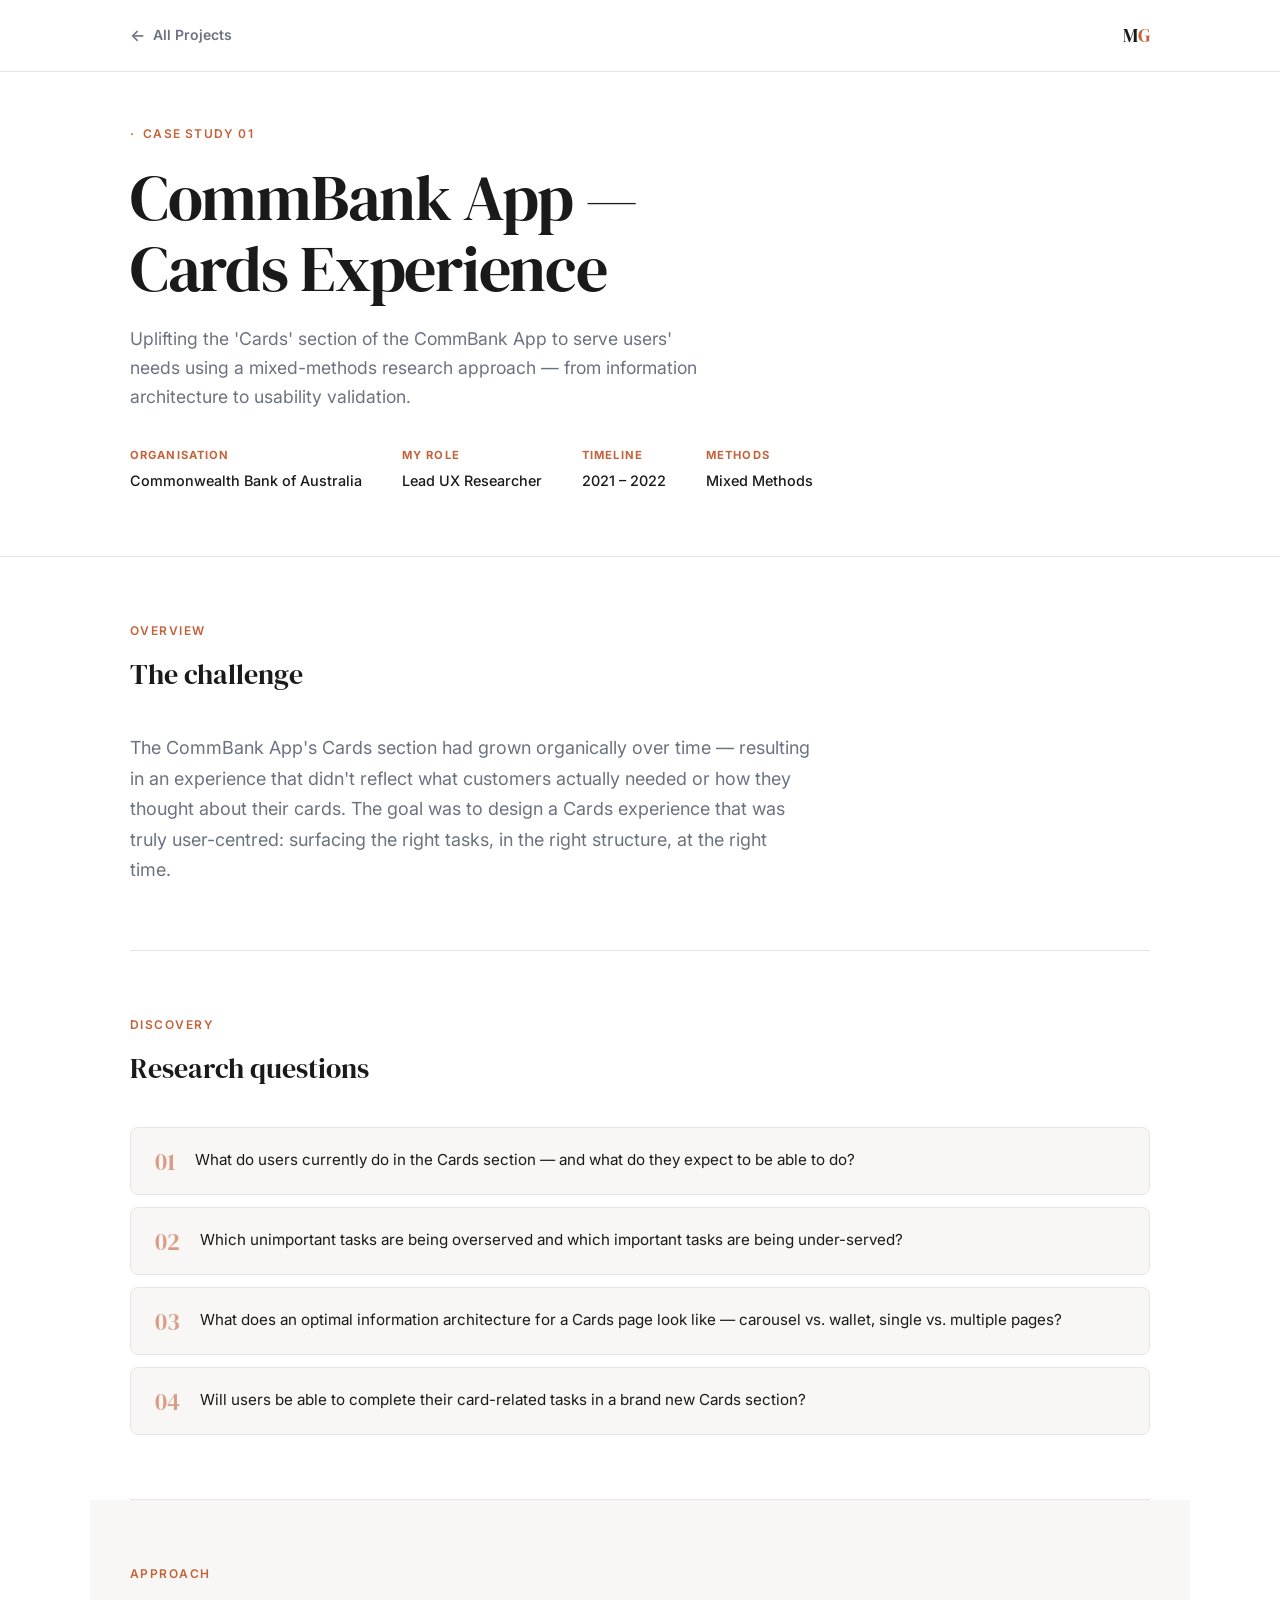
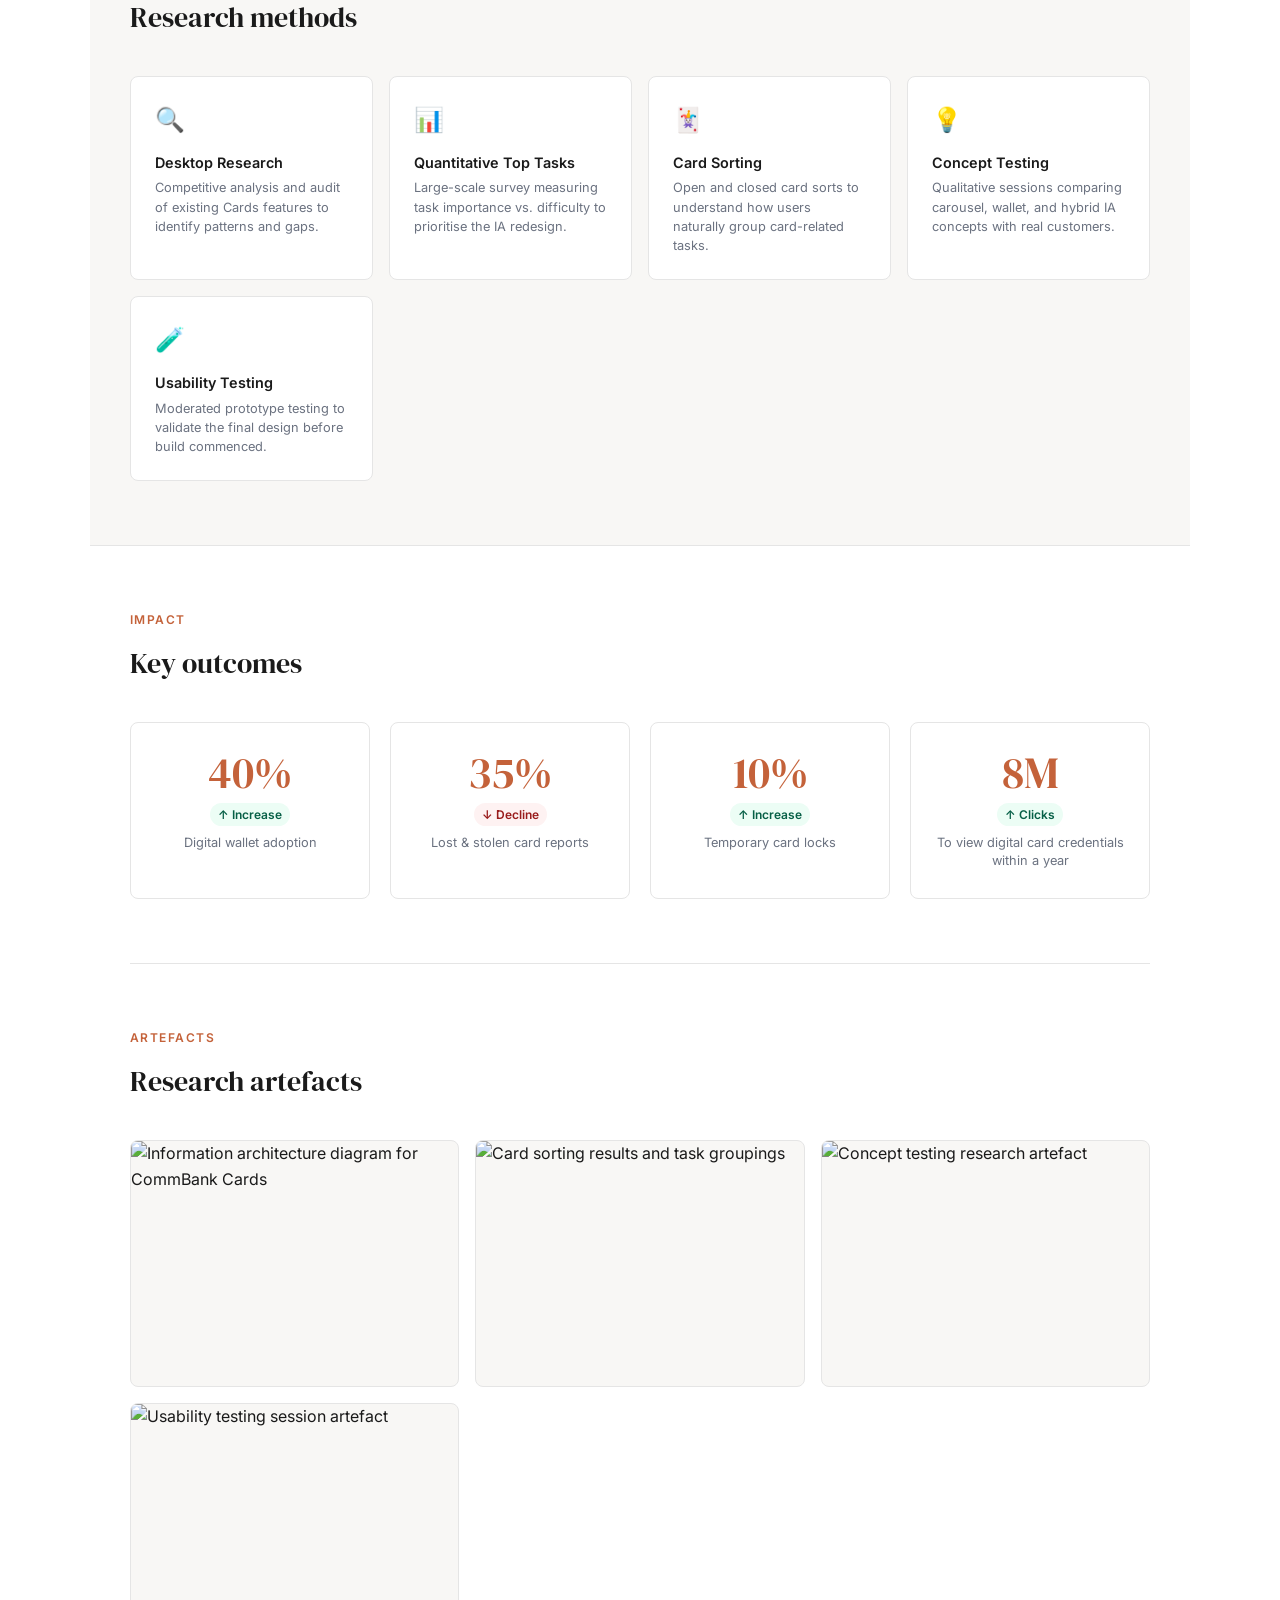
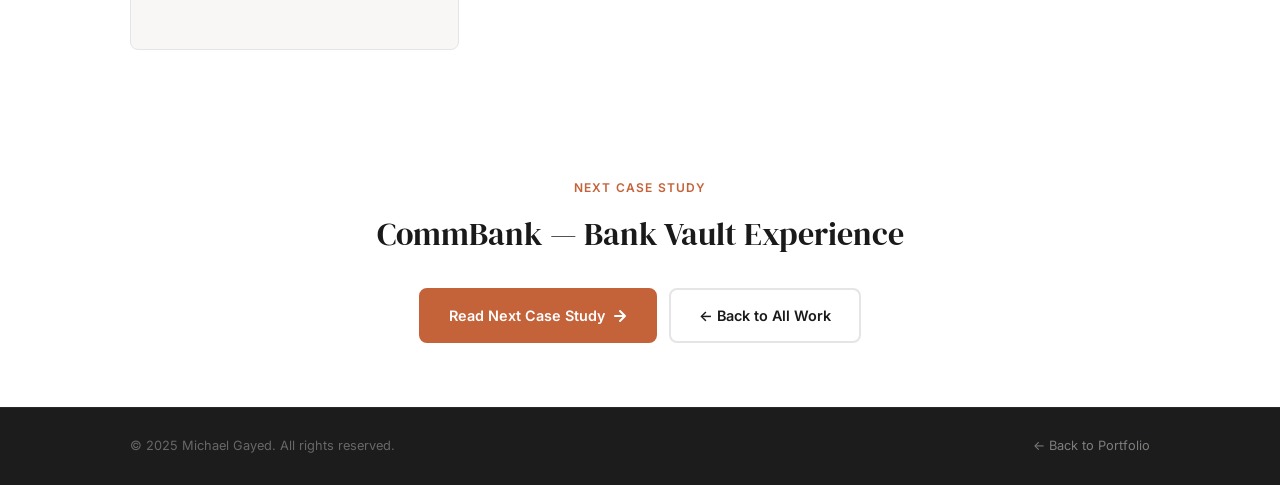
==== case-study-1.html @ c7fc8586 "Add portfolio website — HTML/CSS/JS with two case studies Builds the full personal portfolio for Mic" ====
<!DOCTYPE html>
<html lang="en">
<head>
  <meta charset="UTF-8" />
  <meta name="viewport" content="width=device-width, initial-scale=1.0" />
  <title>CommBank App — Cards Experience | Michael Gayed</title>
  <meta name="description" content="UX research case study: Uplifting the CommBank App Cards experience using mixed-methods research, resulting in 40% digital wallet adoption growth." />
  <link rel="preconnect" href="https://fonts.googleapis.com" />
  <link rel="preconnect" href="https://fonts.gstatic.com" crossorigin />
  <link href="https://fonts.googleapis.com/css2?family=DM+Serif+Display:ital@0;1&family=Inter:wght@400;500;600;700&display=swap" rel="stylesheet" />
  <link rel="stylesheet" href="css/styles.css" />
</head>
<body>

  <!-- NAV -->
  <nav class="cs-nav" role="navigation" aria-label="Case study navigation">
    <div class="cs-nav__inner">
      <a href="index.html#work" class="cs-nav__back">
        <span class="cs-nav__back-arrow">←</span>
        All Projects
      </a>
      <a href="index.html" class="cs-nav__logo">M<span>G</span></a>
    </div>
  </nav>

  <!-- HERO -->
  <header class="cs-hero">
    <div class="container">
      <div class="cs-hero__label fade-in">
        <span>·</span>
        Case Study 01
      </div>

      <h1 class="cs-hero__title fade-in fade-in-delay-1">
        CommBank App —<br>Cards Experience
      </h1>

      <p class="cs-hero__subtitle fade-in fade-in-delay-2">
        Uplifting the 'Cards' section of the CommBank App to serve users' needs using a mixed-methods research approach — from information architecture to usability validation.
      </p>

      <div class="cs-meta fade-in fade-in-delay-3">
        <div class="cs-meta__item">
          <div class="cs-meta__label">Organisation</div>
          <div class="cs-meta__value">Commonwealth Bank of Australia</div>
        </div>
        <div class="cs-meta__item">
          <div class="cs-meta__label">My Role</div>
          <div class="cs-meta__value">Lead UX Researcher</div>
        </div>
        <div class="cs-meta__item">
          <div class="cs-meta__label">Timeline</div>
          <div class="cs-meta__value">2021 – 2022</div>
        </div>
        <div class="cs-meta__item">
          <div class="cs-meta__label">Methods</div>
          <div class="cs-meta__value">Mixed Methods</div>
        </div>
      </div>
    </div>
  </header>

  <main>
    <div class="container">

      <!-- OVERVIEW -->
      <section class="cs-section fade-in">
        <div class="cs-section__header">
          <span class="section-label">Overview</span>
          <h2 class="cs-section__title">The challenge</h2>
        </div>
        <p class="body-lg text-secondary" style="max-width:680px">
          The CommBank App's Cards section had grown organically over time — resulting in an experience that didn't reflect what customers actually needed or how they thought about their cards. The goal was to design a Cards experience that was truly user-centred: surfacing the right tasks, in the right structure, at the right time.
        </p>
      </section>

      <!-- RESEARCH QUESTIONS -->
      <section class="cs-section">
        <div class="cs-section__header fade-in">
          <span class="section-label">Discovery</span>
          <h2 class="cs-section__title">Research questions</h2>
        </div>
        <div class="rq-list">
          <div class="rq-item fade-in fade-in-delay-1">
            <p class="rq-item__text">What do users currently do in the Cards section — and what do they expect to be able to do?</p>
          </div>
          <div class="rq-item fade-in fade-in-delay-2">
            <p class="rq-item__text">Which unimportant tasks are being overserved and which important tasks are being under-served?</p>
          </div>
          <div class="rq-item fade-in fade-in-delay-3">
            <p class="rq-item__text">What does an optimal information architecture for a Cards page look like — carousel vs. wallet, single vs. multiple pages?</p>
          </div>
          <div class="rq-item fade-in fade-in-delay-4">
            <p class="rq-item__text">Will users be able to complete their card-related tasks in a brand new Cards section?</p>
          </div>
        </div>
      </section>

      <!-- METHODS -->
      <section class="cs-section section--surface" style="padding-inline:0;margin-inline:-40px;padding-inline:40px">
        <div class="cs-section__header fade-in">
          <span class="section-label">Approach</span>
          <h2 class="cs-section__title">Research methods</h2>
        </div>
        <div class="methods-grid">
          <div class="method-card fade-in fade-in-delay-1">
            <div class="method-card__icon">🔍</div>
            <div class="method-card__name">Desktop Research</div>
            <div class="method-card__desc">Competitive analysis and audit of existing Cards features to identify patterns and gaps.</div>
          </div>
          <div class="method-card fade-in fade-in-delay-2">
            <div class="method-card__icon">📊</div>
            <div class="method-card__name">Quantitative Top Tasks</div>
            <div class="method-card__desc">Large-scale survey measuring task importance vs. difficulty to prioritise the IA redesign.</div>
          </div>
          <div class="method-card fade-in fade-in-delay-3">
            <div class="method-card__icon">🃏</div>
            <div class="method-card__name">Card Sorting</div>
            <div class="method-card__desc">Open and closed card sorts to understand how users naturally group card-related tasks.</div>
          </div>
          <div class="method-card fade-in fade-in-delay-4">
            <div class="method-card__icon">💡</div>
            <div class="method-card__name">Concept Testing</div>
            <div class="method-card__desc">Qualitative sessions comparing carousel, wallet, and hybrid IA concepts with real customers.</div>
          </div>
          <div class="method-card fade-in fade-in-delay-1">
            <div class="method-card__icon">🧪</div>
            <div class="method-card__name">Usability Testing</div>
            <div class="method-card__desc">Moderated prototype testing to validate the final design before build commenced.</div>
          </div>
        </div>
      </section>

      <!-- OUTCOMES -->
      <section class="cs-section">
        <div class="cs-section__header fade-in">
          <span class="section-label">Impact</span>
          <h2 class="cs-section__title">Key outcomes</h2>
        </div>
        <div class="stats-grid">
          <div class="stat-card fade-in fade-in-delay-1">
            <div class="stat-card__number">40%</div>
            <div class="stat-card__direction stat-card__direction--up">↑ Increase</div>
            <div class="stat-card__label">Digital wallet adoption</div>
          </div>
          <div class="stat-card fade-in fade-in-delay-2">
            <div class="stat-card__number">35%</div>
            <div class="stat-card__direction stat-card__direction--down">↓ Decline</div>
            <div class="stat-card__label">Lost &amp; stolen card reports</div>
          </div>
          <div class="stat-card fade-in fade-in-delay-3">
            <div class="stat-card__number">10%</div>
            <div class="stat-card__direction stat-card__direction--up">↑ Increase</div>
            <div class="stat-card__label">Temporary card locks</div>
          </div>
          <div class="stat-card fade-in fade-in-delay-4">
            <div class="stat-card__number">8M</div>
            <div class="stat-card__direction stat-card__direction--up">↑ Clicks</div>
            <div class="stat-card__label">To view digital card credentials within a year</div>
          </div>
        </div>
      </section>

      <!-- IMAGE GALLERY -->
      <section class="cs-section">
        <div class="cs-section__header fade-in">
          <span class="section-label">Artefacts</span>
          <h2 class="cs-section__title">Research artefacts</h2>
        </div>
        <div class="gallery">
          <div class="gallery__item fade-in fade-in-delay-1">
            <img
              src="Content/Assests/images/Case study 1 images/image 12.png"
              alt="Information architecture diagram for CommBank Cards"
              loading="lazy"
            />
          </div>
          <div class="gallery__item fade-in fade-in-delay-2">
            <img
              src="Content/Assests/images/Case study 1 images/image 23.png"
              alt="Card sorting results and task groupings"
              loading="lazy"
            />
          </div>
          <div class="gallery__item fade-in fade-in-delay-3">
            <img
              src="Content/Assests/images/Case study 1 images/image 23 (1).png"
              alt="Concept testing research artefact"
              loading="lazy"
            />
          </div>
          <div class="gallery__item fade-in fade-in-delay-4">
            <img
              src="Content/Assests/images/Case study 1 images/image 8.png"
              alt="Usability testing session artefact"
              loading="lazy"
            />
          </div>
        </div>
      </section>

    </div>

    <!-- CTA -->
    <div class="cs-cta container fade-in">
      <div class="cs-cta__label">Next Case Study</div>
      <h3 class="cs-cta__title">CommBank — Bank Vault Experience</h3>
      <div class="cs-cta__buttons">
        <a href="case-study-2.html" class="btn btn--primary">
          Read Next Case Study
          <svg width="14" height="14" viewBox="0 0 14 14" fill="none" stroke="currentColor" stroke-width="2" stroke-linecap="round" stroke-linejoin="round"><path d="M2 7h10M7 2l5 5-5 5"/></svg>
        </a>
        <a href="index.html#work" class="btn btn--outline">← Back to All Work</a>
      </div>
    </div>

  </main>

  <!-- FOOTER -->
  <footer class="footer">
    <div class="footer__inner">
      <span class="footer__copy">© 2025 Michael Gayed. All rights reserved.</span>
      <a href="index.html" class="footer__back">← Back to Portfolio</a>
    </div>
  </footer>

  <script src="js/main.js"></script>
</body>
</html>
---- css/styles.css ----
/* ============================================================
   DESIGN TOKENS
   ============================================================ */
:root {
  --white:        #FFFFFF;
  --surface:      #F8F7F5;
  --border:       #E5E5E5;
  --text-primary: #1A1A1A;
  --text-secondary:#6B7280;
  --accent:       #C4623A;
  --accent-light: #F2E8E4;
  --accent-dark:  #A34E2D;
  --dark-bg:      #1C1C1C;
  --dark-text:    #F5F4F2;

  --font-display: 'DM Serif Display', Georgia, serif;
  --font-body:    'Inter', -apple-system, sans-serif;

  --radius-sm:    4px;
  --radius-md:    8px;
  --radius-lg:    16px;

  --shadow-sm:    0 1px 3px rgba(0,0,0,0.06), 0 1px 2px rgba(0,0,0,0.04);
  --shadow-md:    0 4px 16px rgba(0,0,0,0.08), 0 2px 6px rgba(0,0,0,0.05);
  --shadow-lg:    0 12px 40px rgba(0,0,0,0.12), 0 4px 12px rgba(0,0,0,0.06);

  --max-width:    1100px;
  --section-pad:  96px;
}

/* ============================================================
   RESET & BASE
   ============================================================ */
*, *::before, *::after { box-sizing: border-box; margin: 0; padding: 0; }

html {
  scroll-behavior: smooth;
  font-size: 16px;
  -webkit-text-size-adjust: 100%;
}

body {
  font-family: var(--font-body);
  color: var(--text-primary);
  background: var(--white);
  line-height: 1.6;
  -webkit-font-smoothing: antialiased;
}

img {
  display: block;
  max-width: 100%;
  height: auto;
}

a {
  color: inherit;
  text-decoration: none;
}

ul { list-style: none; }

/* ============================================================
   TYPOGRAPHY
   ============================================================ */
.display-xl {
  font-family: var(--font-display);
  font-size: clamp(3rem, 6vw, 5.5rem);
  font-weight: 400;
  line-height: 1.08;
  letter-spacing: -0.02em;
}

.display-lg {
  font-family: var(--font-display);
  font-size: clamp(2rem, 4vw, 3.5rem);
  font-weight: 400;
  line-height: 1.15;
  letter-spacing: -0.01em;
}

.display-md {
  font-family: var(--font-display);
  font-size: clamp(1.5rem, 2.5vw, 2.25rem);
  font-weight: 400;
  line-height: 1.2;
}

h1, h2, h3, h4 {
  font-family: var(--font-body);
  font-weight: 600;
}

.section-label {
  font-size: 0.75rem;
  font-weight: 600;
  letter-spacing: 0.12em;
  text-transform: uppercase;
  color: var(--accent);
  display: block;
  margin-bottom: 12px;
}

.body-lg { font-size: 1.125rem; line-height: 1.7; }
.body-md { font-size: 1rem;     line-height: 1.6; }
.body-sm { font-size: 0.875rem; line-height: 1.55; }
.text-secondary { color: var(--text-secondary); }

/* ============================================================
   LAYOUT
   ============================================================ */
.container {
  width: 100%;
  max-width: var(--max-width);
  margin-inline: auto;
  padding-inline: 40px;
}

.section {
  padding-block: var(--section-pad);
}

.section--surface {
  background: var(--surface);
}

.section--dark {
  background: var(--dark-bg);
  color: var(--dark-text);
}

.grid-2 {
  display: grid;
  grid-template-columns: 1fr 1fr;
  gap: 32px;
}

.grid-3 {
  display: grid;
  grid-template-columns: repeat(3, 1fr);
  gap: 24px;
}

.flex-between {
  display: flex;
  align-items: center;
  justify-content: space-between;
}

/* ============================================================
   NAV
   ============================================================ */
.nav {
  position: fixed;
  top: 0;
  left: 0;
  right: 0;
  z-index: 100;
  padding: 20px 0;
  transition: background 0.3s, box-shadow 0.3s, padding 0.3s;
}

.nav.scrolled {
  background: rgba(255,255,255,0.92);
  backdrop-filter: blur(12px);
  -webkit-backdrop-filter: blur(12px);
  box-shadow: 0 1px 0 var(--border);
  padding: 14px 0;
}

.nav__inner {
  display: flex;
  align-items: center;
  justify-content: space-between;
  max-width: var(--max-width);
  margin-inline: auto;
  padding-inline: 40px;
}

.nav__logo {
  font-family: var(--font-display);
  font-size: 1.375rem;
  font-weight: 400;
  color: var(--text-primary);
  letter-spacing: -0.01em;
}

.nav__logo span {
  color: var(--accent);
}

.nav__links {
  display: flex;
  gap: 36px;
  align-items: center;
}

.nav__links a {
  font-size: 0.9rem;
  font-weight: 500;
  color: var(--text-secondary);
  transition: color 0.2s;
}

.nav__links a:hover {
  color: var(--text-primary);
}

/* ============================================================
   BUTTONS
   ============================================================ */
.btn {
  display: inline-flex;
  align-items: center;
  gap: 8px;
  font-family: var(--font-body);
  font-size: 0.9rem;
  font-weight: 600;
  border-radius: var(--radius-md);
  padding: 14px 28px;
  cursor: pointer;
  border: 2px solid transparent;
  transition: background 0.2s, color 0.2s, border-color 0.2s, transform 0.15s, box-shadow 0.2s;
  white-space: nowrap;
  text-decoration: none;
}

.btn:hover { transform: translateY(-1px); }
.btn:active { transform: translateY(0); }

.btn--primary {
  background: var(--accent);
  color: var(--white);
  border-color: var(--accent);
}

.btn--primary:hover {
  background: var(--accent-dark);
  border-color: var(--accent-dark);
  box-shadow: 0 4px 16px rgba(196,98,58,0.3);
}

.btn--outline {
  background: transparent;
  color: var(--text-primary);
  border-color: var(--border);
}

.btn--outline:hover {
  border-color: var(--text-primary);
  box-shadow: var(--shadow-sm);
}

.btn--outline-white {
  background: transparent;
  color: var(--dark-text);
  border-color: rgba(255,255,255,0.3);
}

.btn--outline-white:hover {
  border-color: rgba(255,255,255,0.7);
}

.btn--sm {
  font-size: 0.8rem;
  padding: 10px 20px;
}

/* ============================================================
   HERO
   ============================================================ */
.hero {
  min-height: 100vh;
  display: flex;
  align-items: center;
  padding-top: 80px;
  overflow: hidden;
  position: relative;
}

.hero__inner {
  display: grid;
  grid-template-columns: 1fr 0.55fr;
  gap: 60px;
  align-items: center;
  width: 100%;
}

.hero__eyebrow {
  display: flex;
  align-items: center;
  gap: 12px;
  margin-bottom: 28px;
}

.hero__eyebrow-line {
  width: 32px;
  height: 2px;
  background: var(--accent);
}

.hero__eyebrow-text {
  font-size: 0.8rem;
  font-weight: 600;
  letter-spacing: 0.1em;
  text-transform: uppercase;
  color: var(--accent);
}

.hero__name {
  font-family: var(--font-display);
  font-size: clamp(3.5rem, 7vw, 6.5rem);
  font-weight: 400;
  line-height: 1.04;
  letter-spacing: -0.025em;
  margin-bottom: 16px;
}

.hero__title {
  font-size: clamp(1.1rem, 2vw, 1.5rem);
  font-weight: 400;
  color: var(--text-secondary);
  margin-bottom: 20px;
  font-family: var(--font-display);
  font-style: italic;
}

.hero__tagline {
  font-size: 1.05rem;
  color: var(--text-secondary);
  max-width: 480px;
  line-height: 1.65;
  margin-bottom: 40px;
}

.hero__ctas {
  display: flex;
  gap: 16px;
  flex-wrap: wrap;
}

.hero__visual {
  position: relative;
  display: flex;
  align-items: center;
  justify-content: center;
}

.hero__abstract {
  position: relative;
  width: 100%;
  aspect-ratio: 1;
  max-width: 380px;
  margin-inline: auto;
}

.hero__abstract-text {
  font-family: var(--font-display);
  font-size: clamp(7rem, 14vw, 12rem);
  font-weight: 400;
  color: var(--accent-light);
  line-height: 1;
  user-select: none;
  position: absolute;
  top: 50%;
  left: 50%;
  transform: translate(-50%, -50%);
  white-space: nowrap;
}

.hero__badge-stack {
  position: absolute;
  bottom: 0;
  right: 0;
  display: flex;
  flex-direction: column;
  gap: 10px;
}

.hero__badge {
  background: var(--white);
  border: 1px solid var(--border);
  border-radius: var(--radius-md);
  padding: 12px 16px;
  box-shadow: var(--shadow-md);
  display: flex;
  align-items: center;
  gap: 10px;
  min-width: 180px;
}

.hero__badge-dot {
  width: 8px;
  height: 8px;
  border-radius: 50%;
  background: var(--accent);
  flex-shrink: 0;
}

.hero__badge-label {
  font-size: 0.8rem;
  font-weight: 600;
  color: var(--text-primary);
}

.hero__badge-sub {
  font-size: 0.7rem;
  color: var(--text-secondary);
  margin-top: 1px;
}

.hero__scroll {
  position: absolute;
  bottom: 40px;
  left: 50%;
  transform: translateX(-50%);
  display: flex;
  flex-direction: column;
  align-items: center;
  gap: 8px;
  color: var(--text-secondary);
  font-size: 0.75rem;
  font-weight: 500;
  letter-spacing: 0.05em;
  text-transform: uppercase;
}

.hero__scroll-line {
  width: 1px;
  height: 40px;
  background: linear-gradient(to bottom, var(--accent), transparent);
  animation: scroll-pulse 2s ease-in-out infinite;
}

@keyframes scroll-pulse {
  0%, 100% { opacity: 0.4; transform: scaleY(1); }
  50% { opacity: 1; transform: scaleY(1.1); }
}

/* ============================================================
   CASE STUDY CARDS
   ============================================================ */
.work__header {
  display: flex;
  align-items: flex-end;
  justify-content: space-between;
  margin-bottom: 56px;
  gap: 24px;
}

.work__heading-group {}

.card {
  background: var(--white);
  border: 1px solid var(--border);
  border-radius: var(--radius-lg);
  overflow: hidden;
  transition: transform 0.25s ease, box-shadow 0.25s ease, border-color 0.25s ease;
  display: flex;
  flex-direction: column;
}

.card:hover {
  transform: translateY(-6px);
  box-shadow: var(--shadow-lg);
  border-color: transparent;
}

.card__thumb {
  aspect-ratio: 16/10;
  overflow: hidden;
  background: var(--surface);
  position: relative;
}

.card__thumb img {
  width: 100%;
  height: 100%;
  object-fit: cover;
  transition: transform 0.4s ease;
}

.card:hover .card__thumb img {
  transform: scale(1.03);
}

.card__thumb-placeholder {
  width: 100%;
  height: 100%;
  display: flex;
  align-items: center;
  justify-content: center;
  background: linear-gradient(135deg, var(--accent-light) 0%, #EDD5C8 100%);
}

.card__thumb-icon {
  font-family: var(--font-display);
  font-size: 3rem;
  color: var(--accent);
  opacity: 0.5;
}

.card__tags {
  position: absolute;
  top: 16px;
  left: 16px;
  display: flex;
  gap: 6px;
  flex-wrap: wrap;
}

.tag {
  font-size: 0.7rem;
  font-weight: 600;
  letter-spacing: 0.05em;
  padding: 4px 10px;
  border-radius: 99px;
  background: rgba(255,255,255,0.9);
  backdrop-filter: blur(4px);
  color: var(--text-primary);
  border: 1px solid rgba(255,255,255,0.6);
}

.card__body {
  padding: 28px 28px 24px;
  flex: 1;
  display: flex;
  flex-direction: column;
}

.card__org {
  font-size: 0.75rem;
  font-weight: 600;
  letter-spacing: 0.08em;
  text-transform: uppercase;
  color: var(--accent);
  margin-bottom: 8px;
}

.card__title {
  font-family: var(--font-display);
  font-size: 1.5rem;
  font-weight: 400;
  line-height: 1.2;
  margin-bottom: 12px;
  color: var(--text-primary);
}

.card__summary {
  font-size: 0.95rem;
  color: var(--text-secondary);
  line-height: 1.6;
  margin-bottom: 24px;
  flex: 1;
}

.card__footer {
  display: flex;
  align-items: center;
  justify-content: space-between;
  padding-top: 20px;
  border-top: 1px solid var(--border);
}

.card__link {
  display: inline-flex;
  align-items: center;
  gap: 6px;
  font-size: 0.875rem;
  font-weight: 600;
  color: var(--accent);
  transition: gap 0.2s;
}

.card__link:hover { gap: 10px; }

.card__meta-row {
  display: flex;
  gap: 12px;
}

.card__meta-item {
  font-size: 0.75rem;
  color: var(--text-secondary);
  display: flex;
  align-items: center;
  gap: 4px;
}

/* ============================================================
   CV / ABOUT
   ============================================================ */
.about__top {
  display: grid;
  grid-template-columns: 1.1fr 0.9fr;
  gap: 60px;
  margin-bottom: 64px;
}

.about__bio {
  font-size: 1.1rem;
  line-height: 1.75;
  color: var(--text-secondary);
}

.about__bio p + p { margin-top: 16px; }

.about__bio strong {
  color: var(--text-primary);
  font-weight: 600;
}

.skills-grid {
  display: grid;
  grid-template-columns: 1fr 1fr;
  gap: 24px;
}

.skills-group__label {
  font-size: 0.7rem;
  font-weight: 700;
  letter-spacing: 0.1em;
  text-transform: uppercase;
  color: var(--accent);
  margin-bottom: 12px;
}

.skills-group__tags {
  display: flex;
  flex-wrap: wrap;
  gap: 8px;
}

.skill-tag {
  font-size: 0.8rem;
  font-weight: 500;
  padding: 5px 12px;
  border-radius: 99px;
  background: var(--surface);
  color: var(--text-primary);
  border: 1px solid var(--border);
  transition: background 0.15s, border-color 0.15s;
}

.skill-tag:hover {
  background: var(--accent-light);
  border-color: var(--accent);
  color: var(--accent-dark);
}

/* Timeline */
.timeline {
  position: relative;
  margin-bottom: 48px;
}

.timeline::before {
  content: '';
  position: absolute;
  left: 0;
  top: 8px;
  bottom: 0;
  width: 1px;
  background: var(--border);
}

.timeline__item {
  position: relative;
  padding-left: 28px;
  padding-bottom: 40px;
}

.timeline__item:last-child { padding-bottom: 0; }

.timeline__dot {
  position: absolute;
  left: -5px;
  top: 8px;
  width: 11px;
  height: 11px;
  border-radius: 50%;
  background: var(--accent);
  border: 2px solid var(--white);
  box-shadow: 0 0 0 2px var(--accent);
}

.timeline__date {
  font-size: 0.75rem;
  font-weight: 600;
  color: var(--accent);
  letter-spacing: 0.05em;
  margin-bottom: 4px;
}

.timeline__role {
  font-size: 1rem;
  font-weight: 600;
  color: var(--text-primary);
  margin-bottom: 2px;
}

.timeline__org {
  font-size: 0.875rem;
  color: var(--text-secondary);
  margin-bottom: 12px;
}

.timeline__desc {
  font-size: 0.9rem;
  color: var(--text-secondary);
  line-height: 1.6;
  margin-bottom: 12px;
}

.timeline__achievements {
  list-style: none;
  display: flex;
  flex-direction: column;
  gap: 8px;
}

.timeline__achievements li {
  font-size: 0.875rem;
  color: var(--text-secondary);
  line-height: 1.55;
  padding-left: 16px;
  position: relative;
}

.timeline__achievements li::before {
  content: '→';
  position: absolute;
  left: 0;
  color: var(--accent);
  font-size: 0.75rem;
  top: 1px;
}

.about__bottom {
  display: grid;
  grid-template-columns: 1fr 1fr;
  gap: 32px;
  margin-bottom: 48px;
}

.about__section-title {
  font-size: 0.7rem;
  font-weight: 700;
  letter-spacing: 0.1em;
  text-transform: uppercase;
  color: var(--accent);
  margin-bottom: 16px;
}

.edu-item {
  margin-bottom: 16px;
}

.edu-item__degree {
  font-size: 0.95rem;
  font-weight: 600;
  color: var(--text-primary);
  margin-bottom: 2px;
}

.edu-item__school {
  font-size: 0.875rem;
  color: var(--text-secondary);
}

.pub-item {
  font-size: 0.875rem;
  color: var(--text-secondary);
  line-height: 1.55;
  padding-left: 16px;
  position: relative;
  margin-bottom: 12px;
}

.pub-item::before {
  content: '↗';
  position: absolute;
  left: 0;
  color: var(--accent);
  font-size: 0.75rem;
  top: 2px;
}

.pub-item strong {
  color: var(--text-primary);
  display: block;
  margin-bottom: 2px;
}

.about__cv-cta {
  display: flex;
  align-items: center;
  gap: 20px;
  padding: 28px 32px;
  background: var(--surface);
  border-radius: var(--radius-lg);
  border: 1px solid var(--border);
}

.about__cv-text {
  flex: 1;
}

.about__cv-text h4 {
  font-size: 1rem;
  font-weight: 600;
  margin-bottom: 4px;
}

.about__cv-text p {
  font-size: 0.875rem;
  color: var(--text-secondary);
}

/* ============================================================
   CONTACT
   ============================================================ */
.contact__inner {
  max-width: 680px;
  margin-inline: auto;
  text-align: center;
}

.contact__heading {
  font-family: var(--font-display);
  font-size: clamp(2.2rem, 4vw, 3.5rem);
  font-weight: 400;
  color: var(--dark-text);
  margin-bottom: 16px;
  line-height: 1.15;
}

.contact__sub {
  font-size: 1.05rem;
  color: rgba(245,244,242,0.6);
  margin-bottom: 48px;
  line-height: 1.6;
}

.contact__links {
  display: flex;
  flex-direction: column;
  gap: 12px;
  margin-bottom: 40px;
}

.contact__link {
  display: flex;
  align-items: center;
  justify-content: space-between;
  padding: 20px 28px;
  border: 1px solid rgba(255,255,255,0.12);
  border-radius: var(--radius-md);
  transition: background 0.2s, border-color 0.2s;
  background: rgba(255,255,255,0.04);
}

.contact__link:hover {
  background: rgba(255,255,255,0.08);
  border-color: rgba(255,255,255,0.25);
}

.contact__link-left {
  display: flex;
  align-items: center;
  gap: 16px;
}

.contact__link-icon {
  width: 40px;
  height: 40px;
  border-radius: var(--radius-sm);
  background: rgba(255,255,255,0.1);
  display: flex;
  align-items: center;
  justify-content: center;
  flex-shrink: 0;
}

.contact__link-icon svg {
  width: 18px;
  height: 18px;
  fill: var(--dark-text);
}

.contact__link-label {
  font-size: 0.75rem;
  font-weight: 600;
  letter-spacing: 0.08em;
  text-transform: uppercase;
  color: rgba(245,244,242,0.5);
  margin-bottom: 2px;
}

.contact__link-value {
  font-size: 0.95rem;
  font-weight: 500;
  color: var(--dark-text);
}

.contact__arrow {
  color: rgba(245,244,242,0.4);
  font-size: 1.2rem;
  transition: color 0.2s, transform 0.2s;
}

.contact__link:hover .contact__arrow {
  color: var(--dark-text);
  transform: translateX(4px);
}

/* ============================================================
   FOOTER
   ============================================================ */
.footer {
  background: var(--dark-bg);
  border-top: 1px solid rgba(255,255,255,0.06);
  padding: 28px 0;
}

.footer__inner {
  display: flex;
  align-items: center;
  justify-content: space-between;
  max-width: var(--max-width);
  margin-inline: auto;
  padding-inline: 40px;
}

.footer__copy {
  font-size: 0.8rem;
  color: rgba(245,244,242,0.35);
}

.footer__back {
  font-size: 0.8rem;
  color: rgba(245,244,242,0.45);
  transition: color 0.2s;
}

.footer__back:hover { color: var(--dark-text); }

/* ============================================================
   CASE STUDY PAGE
   ============================================================ */
.cs-nav {
  position: fixed;
  top: 0; left: 0; right: 0;
  z-index: 100;
  padding: 20px 0;
  background: rgba(255,255,255,0.92);
  backdrop-filter: blur(12px);
  -webkit-backdrop-filter: blur(12px);
  border-bottom: 1px solid var(--border);
  transition: padding 0.3s;
}

.cs-nav__inner {
  display: flex;
  align-items: center;
  justify-content: space-between;
  max-width: var(--max-width);
  margin-inline: auto;
  padding-inline: 40px;
}

.cs-nav__back {
  display: inline-flex;
  align-items: center;
  gap: 8px;
  font-size: 0.875rem;
  font-weight: 600;
  color: var(--text-secondary);
  transition: color 0.2s, gap 0.2s;
}

.cs-nav__back:hover {
  color: var(--text-primary);
  gap: 12px;
}

.cs-nav__back-arrow {
  font-size: 1rem;
  transition: transform 0.2s;
}

.cs-nav__back:hover .cs-nav__back-arrow {
  transform: translateX(-3px);
}

.cs-nav__logo {
  font-family: var(--font-display);
  font-size: 1.2rem;
  color: var(--text-primary);
}

.cs-nav__logo span { color: var(--accent); }

/* Case study hero */
.cs-hero {
  padding-top: 120px;
  padding-bottom: 64px;
  border-bottom: 1px solid var(--border);
}

.cs-hero__label {
  display: inline-flex;
  align-items: center;
  gap: 8px;
  font-size: 0.75rem;
  font-weight: 600;
  letter-spacing: 0.1em;
  text-transform: uppercase;
  color: var(--accent);
  margin-bottom: 20px;
}

.cs-hero__title {
  font-family: var(--font-display);
  font-size: clamp(2.2rem, 5vw, 4rem);
  font-weight: 400;
  line-height: 1.1;
  letter-spacing: -0.02em;
  max-width: 700px;
  margin-bottom: 20px;
}

.cs-hero__subtitle {
  font-size: 1.1rem;
  color: var(--text-secondary);
  max-width: 580px;
  line-height: 1.65;
  margin-bottom: 36px;
}

.cs-meta {
  display: flex;
  gap: 40px;
  flex-wrap: wrap;
}

.cs-meta__item {}

.cs-meta__label {
  font-size: 0.7rem;
  font-weight: 700;
  letter-spacing: 0.1em;
  text-transform: uppercase;
  color: var(--accent);
  margin-bottom: 4px;
}

.cs-meta__value {
  font-size: 0.9rem;
  font-weight: 500;
  color: var(--text-primary);
}

/* Case study sections */
.cs-section {
  padding-block: 64px;
  border-bottom: 1px solid var(--border);
}

.cs-section:last-of-type { border-bottom: none; }

.cs-section__header {
  margin-bottom: 36px;
}

.cs-section__title {
  font-family: var(--font-display);
  font-size: 1.75rem;
  font-weight: 400;
  color: var(--text-primary);
  margin-top: 8px;
}

/* Research questions */
.rq-list {
  display: flex;
  flex-direction: column;
  gap: 12px;
  counter-reset: rq;
}

.rq-item {
  display: flex;
  align-items: flex-start;
  gap: 20px;
  padding: 20px 24px;
  background: var(--surface);
  border-radius: var(--radius-md);
  border: 1px solid var(--border);
  counter-increment: rq;
}

.rq-item::before {
  content: counter(rq, decimal-leading-zero);
  font-family: var(--font-display);
  font-size: 1.5rem;
  color: var(--accent);
  opacity: 0.6;
  flex-shrink: 0;
  line-height: 1;
  margin-top: 2px;
}

.rq-item__text {
  font-size: 0.95rem;
  line-height: 1.6;
  color: var(--text-primary);
}

/* Methods */
.methods-grid {
  display: grid;
  grid-template-columns: repeat(auto-fit, minmax(200px, 1fr));
  gap: 16px;
}

.method-card {
  padding: 24px;
  border: 1px solid var(--border);
  border-radius: var(--radius-md);
  background: var(--white);
  transition: border-color 0.2s, box-shadow 0.2s;
}

.method-card:hover {
  border-color: var(--accent);
  box-shadow: 0 4px 16px rgba(196,98,58,0.1);
}

.method-card__icon {
  font-size: 1.5rem;
  margin-bottom: 12px;
}

.method-card__name {
  font-size: 0.9rem;
  font-weight: 600;
  color: var(--text-primary);
  margin-bottom: 4px;
}

.method-card__desc {
  font-size: 0.8rem;
  color: var(--text-secondary);
  line-height: 1.5;
}

/* Stats */
.stats-grid {
  display: grid;
  grid-template-columns: repeat(auto-fit, minmax(180px, 1fr));
  gap: 20px;
}

.stat-card {
  padding: 28px 24px;
  border-radius: var(--radius-md);
  background: var(--white);
  border: 1px solid var(--border);
  text-align: center;
  transition: border-color 0.2s, transform 0.2s;
}

.stat-card:hover {
  border-color: var(--accent);
  transform: translateY(-2px);
}

.stat-card__number {
  font-family: var(--font-display);
  font-size: 2.75rem;
  font-weight: 400;
  color: var(--accent);
  line-height: 1;
  margin-bottom: 6px;
}

.stat-card__direction {
  display: inline-flex;
  align-items: center;
  gap: 4px;
  font-size: 0.75rem;
  font-weight: 600;
  padding: 2px 8px;
  border-radius: 99px;
  margin-bottom: 8px;
}

.stat-card__direction--up {
  background: #ECFDF5;
  color: #065F46;
}

.stat-card__direction--down {
  background: #FEF2F2;
  color: #991B1B;
}

.stat-card__label {
  font-size: 0.8rem;
  color: var(--text-secondary);
  line-height: 1.4;
}

/* Insights */
.insights-grid {
  display: grid;
  grid-template-columns: 1fr 1fr;
  gap: 20px;
  margin-bottom: 32px;
}

.insight-card {
  padding: 28px;
  border-radius: var(--radius-md);
  border: 1px solid var(--border);
  background: var(--white);
}

.insight-card--accent {
  background: var(--accent-light);
  border-color: rgba(196,98,58,0.2);
}

.insight-card__icon {
  font-size: 1.75rem;
  margin-bottom: 12px;
}

.insight-card__title {
  font-size: 1rem;
  font-weight: 700;
  color: var(--text-primary);
  margin-bottom: 8px;
}

.insight-card__text {
  font-size: 0.875rem;
  color: var(--text-secondary);
  line-height: 1.6;
}

/* Gallery */
.gallery {
  display: grid;
  grid-template-columns: repeat(auto-fit, minmax(260px, 1fr));
  gap: 16px;
}

.gallery__item {
  border-radius: var(--radius-md);
  overflow: hidden;
  background: var(--surface);
  border: 1px solid var(--border);
  aspect-ratio: 4/3;
}

.gallery__item img {
  width: 100%;
  height: 100%;
  object-fit: cover;
  transition: transform 0.4s ease;
}

.gallery__item:hover img {
  transform: scale(1.04);
}

/* Outcome block */
.outcome-block {
  padding: 36px;
  background: var(--dark-bg);
  border-radius: var(--radius-lg);
  color: var(--dark-text);
}

.outcome-block__title {
  font-family: var(--font-display);
  font-size: 1.4rem;
  font-weight: 400;
  margin-bottom: 12px;
  color: var(--dark-text);
}

.outcome-block__text {
  font-size: 0.95rem;
  line-height: 1.7;
  color: rgba(245,244,242,0.7);
}

/* Case study CTA */
.cs-cta {
  padding-block: 64px;
  text-align: center;
}

.cs-cta__label {
  font-size: 0.75rem;
  font-weight: 600;
  letter-spacing: 0.1em;
  text-transform: uppercase;
  color: var(--accent);
  margin-bottom: 12px;
}

.cs-cta__title {
  font-family: var(--font-display);
  font-size: 2rem;
  font-weight: 400;
  color: var(--text-primary);
  margin-bottom: 28px;
}

.cs-cta__buttons {
  display: flex;
  gap: 12px;
  justify-content: center;
  flex-wrap: wrap;
}

/* ============================================================
   ANIMATIONS
   ============================================================ */
.fade-in {
  opacity: 0;
  transform: translateY(24px);
  transition: opacity 0.65s ease, transform 0.65s ease;
}

.fade-in.visible {
  opacity: 1;
  transform: translateY(0);
}

.fade-in-delay-1 { transition-delay: 0.1s; }
.fade-in-delay-2 { transition-delay: 0.2s; }
.fade-in-delay-3 { transition-delay: 0.3s; }
.fade-in-delay-4 { transition-delay: 0.4s; }

/* ============================================================
   RESPONSIVE
   ============================================================ */
@media (max-width: 768px) {
  :root {
    --section-pad: 56px;
  }

  .container { padding-inline: 20px; }

  /* nav */
  .nav__links { display: none; }
  .nav__inner { padding-inline: 20px; }

  /* hero */
  .hero__inner {
    grid-template-columns: 1fr;
    text-align: left;
    gap: 40px;
  }

  .hero__visual { display: none; }

  .hero__ctas { gap: 12px; }

  .hero__scroll { display: none; }

  /* work */
  .work__header { flex-direction: column; align-items: flex-start; }
  .grid-2 { grid-template-columns: 1fr; }
  .grid-3 { grid-template-columns: 1fr; }

  /* about */
  .about__top { grid-template-columns: 1fr; gap: 40px; }
  .about__bottom { grid-template-columns: 1fr; }
  .skills-grid { grid-template-columns: 1fr; }
  .about__cv-cta { flex-direction: column; text-align: center; }

  /* contact */
  .contact__link { padding: 16px 20px; }

  /* footer */
  .footer__inner { flex-direction: column; gap: 8px; text-align: center; }
  .footer__inner { padding-inline: 20px; }

  /* case study */
  .cs-nav__inner { padding-inline: 20px; }
  .cs-meta { gap: 20px; }
  .stats-grid { grid-template-columns: 1fr 1fr; }
  .insights-grid { grid-template-columns: 1fr; }
  .methods-grid { grid-template-columns: 1fr 1fr; }
}

@media (max-width: 480px) {
  .hero__ctas { flex-direction: column; }
  .hero__ctas .btn { width: 100%; justify-content: center; }
  .stats-grid { grid-template-columns: 1fr; }
  .methods-grid { grid-template-columns: 1fr; }
  .cs-cta__buttons { flex-direction: column; align-items: center; }
}
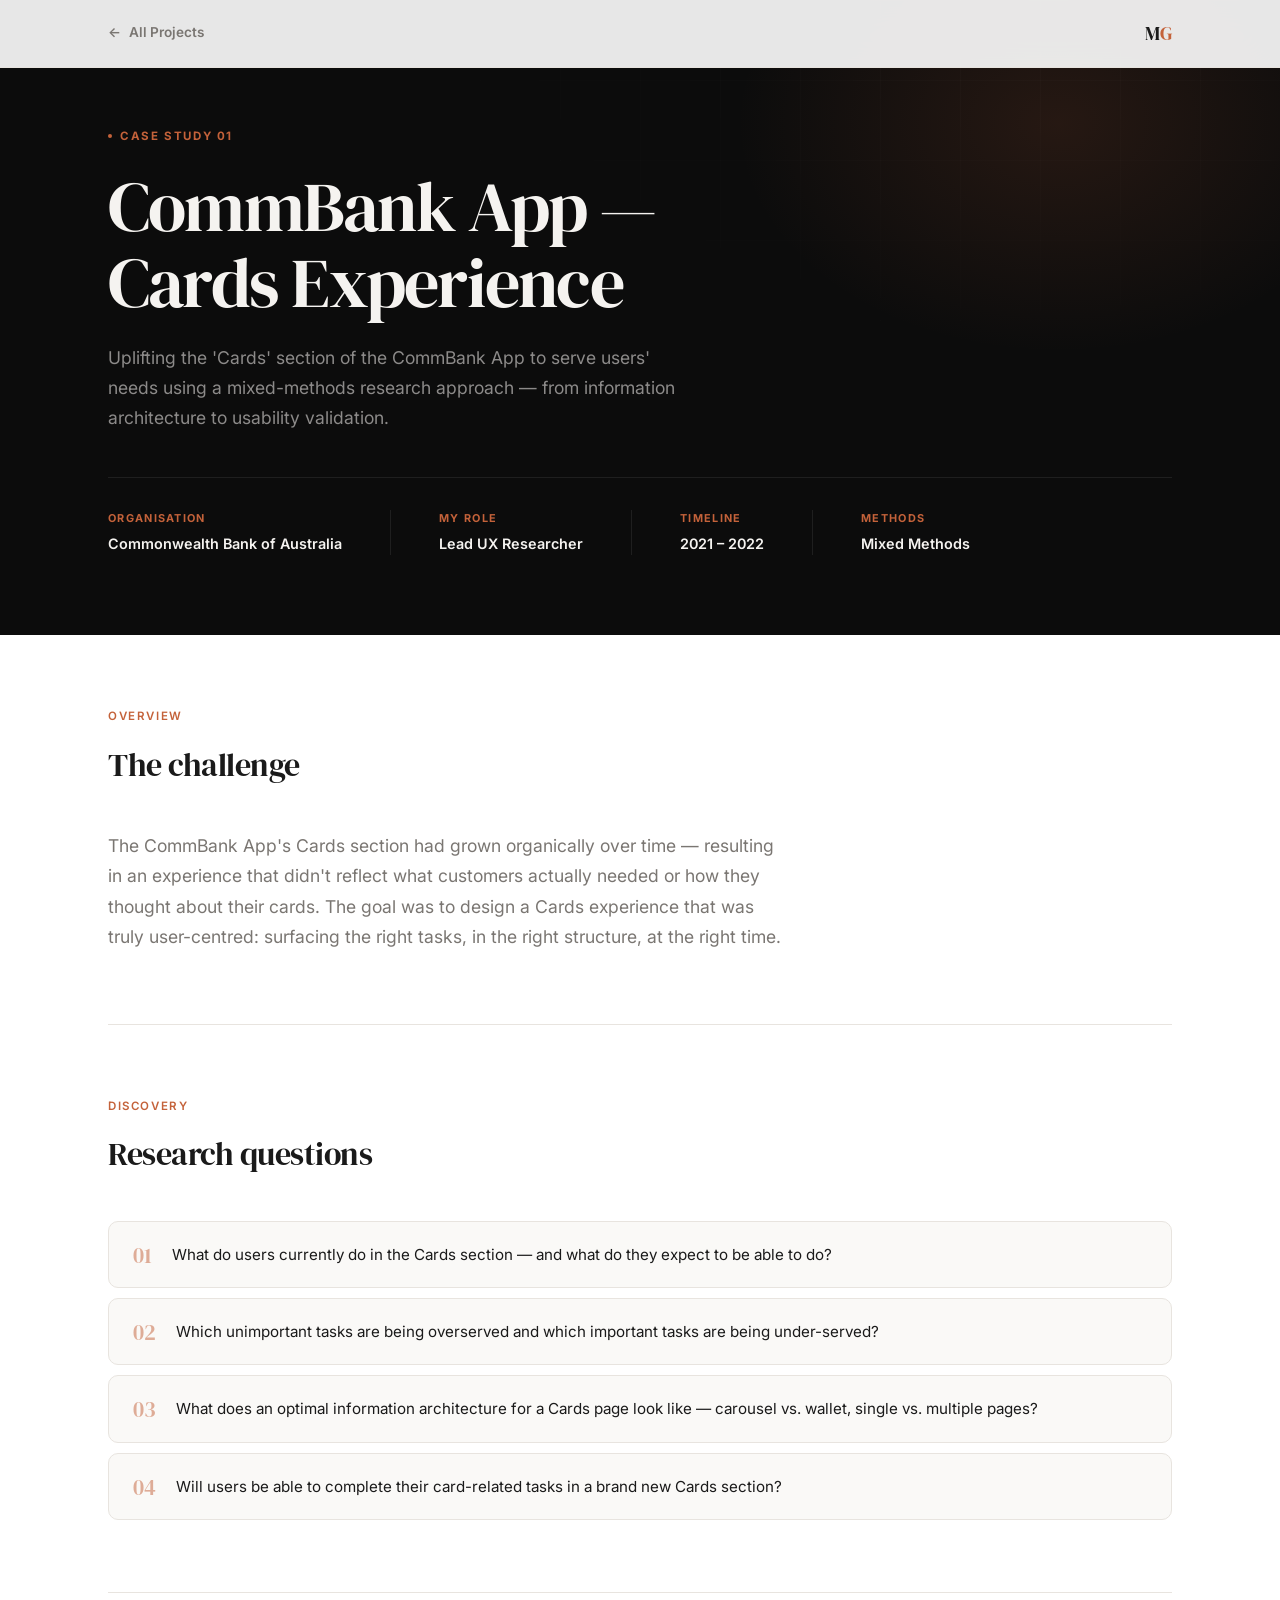
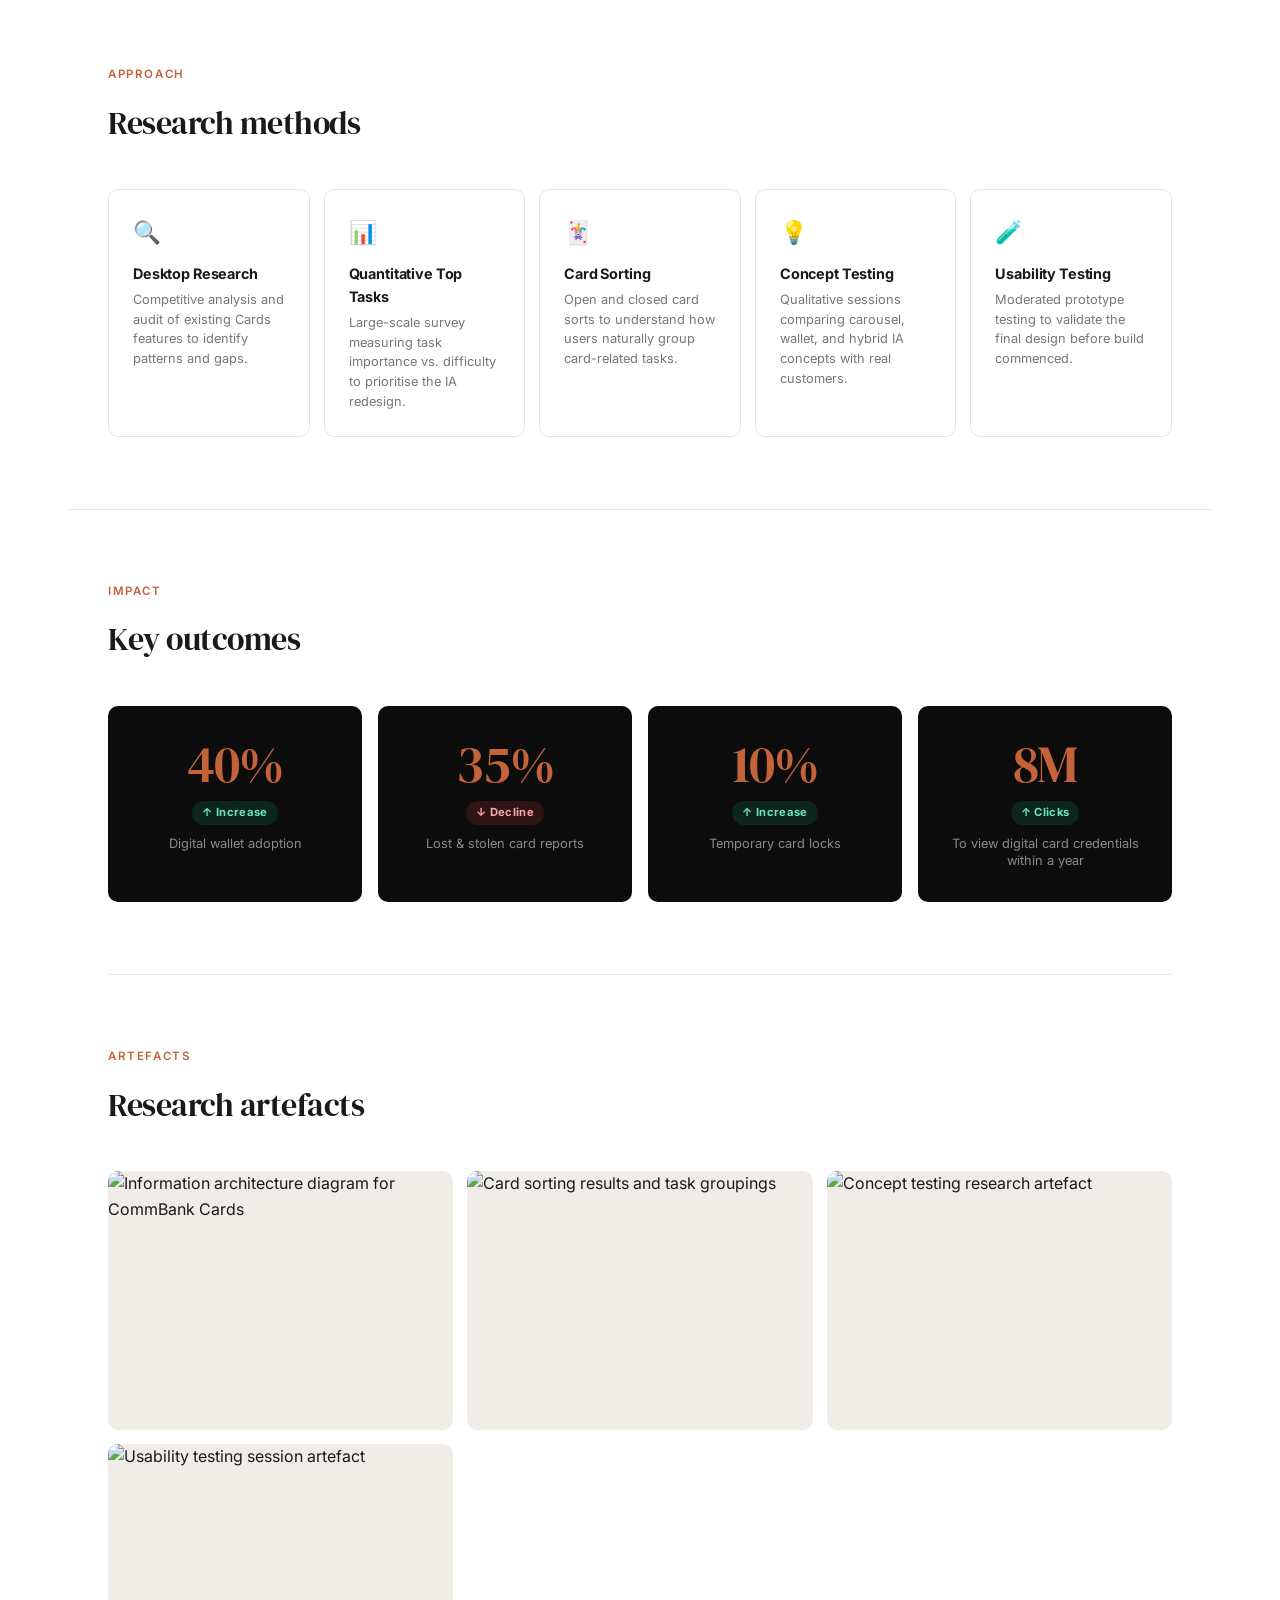
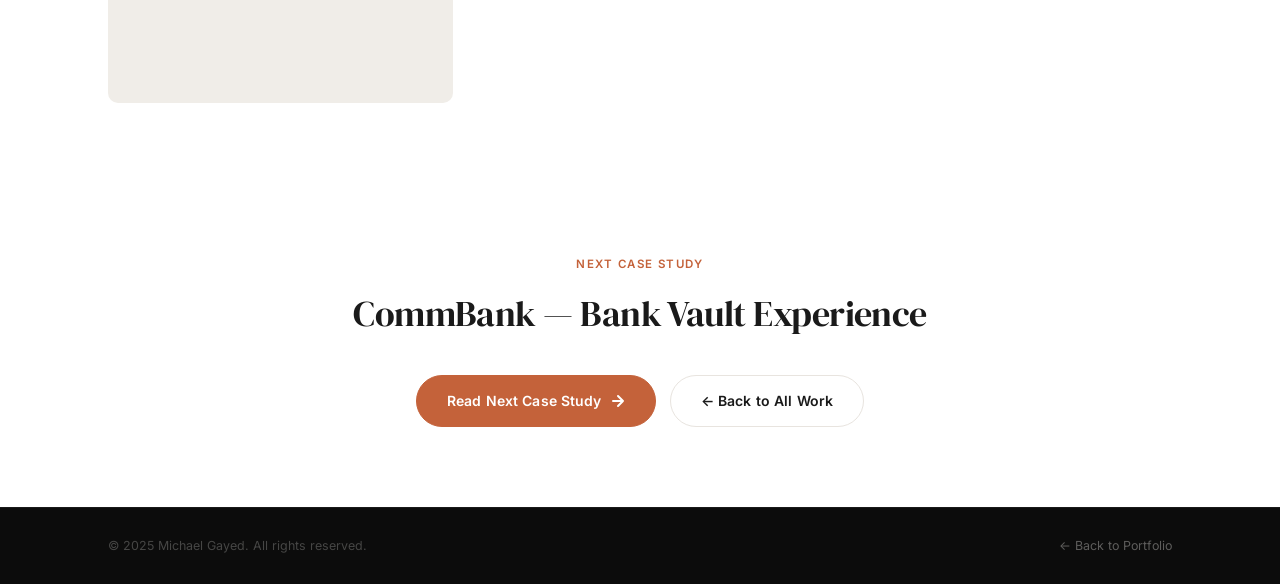
==== commit f307c39e: "Redesign: dark hero, stats band, editorial cards, refined typography - Hero: cinematic near-black ba" ====
--- a/case-study-1.html
+++ b/case-study-1.html
@@ -25,9 +25,9 @@
 
   <!-- HERO -->
   <header class="cs-hero">
-    <div class="container">
+    <div class="container cs-hero__inner">
       <div class="cs-hero__label fade-in">
-        <span>·</span>
+        <span class="cs-hero__label-dot"></span>
         Case Study 01
       </div>
 
--- a/css/styles.css
+++ b/css/styles.css
@@ -2,30 +2,44 @@
    DESIGN TOKENS
    ============================================================ */
 :root {
+  /* Palette */
   --white:        #FFFFFF;
-  --surface:      #F8F7F5;
-  --border:       #E5E5E5;
+  --cream:        #FAF9F7;
+  --sand:         #F0EDE8;
+  --border:       #E8E4DF;
+  --border-dark:  rgba(255,255,255,0.1);
   --text-primary: #1A1A1A;
-  --text-secondary:#6B7280;
+  --text-mid:     #4A4A4A;
+  --text-secondary:#7A7672;
   --accent:       #C4623A;
-  --accent-light: #F2E8E4;
+  --accent-light: #F5EBE5;
   --accent-dark:  #A34E2D;
-  --dark-bg:      #1C1C1C;
-  --dark-text:    #F5F4F2;
-
+  --accent-glow:  rgba(196, 98, 58, 0.18);
+  --ink:          #0C0C0C;
+  --ink-text:     #F5F3F0;
+  --ink-mid:      rgba(245,243,240,0.55);
+  --ink-faint:    rgba(245,243,240,0.12);
+
+  /* Type */
   --font-display: 'DM Serif Display', Georgia, serif;
-  --font-body:    'Inter', -apple-system, sans-serif;
-
+  --font-body:    'Inter', -apple-system, BlinkMacSystemFont, sans-serif;
+
+  /* Radii */
   --radius-sm:    4px;
-  --radius-md:    8px;
-  --radius-lg:    16px;
-
-  --shadow-sm:    0 1px 3px rgba(0,0,0,0.06), 0 1px 2px rgba(0,0,0,0.04);
-  --shadow-md:    0 4px 16px rgba(0,0,0,0.08), 0 2px 6px rgba(0,0,0,0.05);
-  --shadow-lg:    0 12px 40px rgba(0,0,0,0.12), 0 4px 12px rgba(0,0,0,0.06);
-
-  --max-width:    1100px;
-  --section-pad:  96px;
+  --radius-md:    10px;
+  --radius-lg:    20px;
+  --radius-pill:  999px;
+
+  /* Shadows */
+  --shadow-sm:  0 1px 4px rgba(0,0,0,0.06);
+  --shadow-md:  0 4px 20px rgba(0,0,0,0.09), 0 1px 4px rgba(0,0,0,0.04);
+  --shadow-lg:  0 16px 56px rgba(0,0,0,0.14), 0 4px 16px rgba(0,0,0,0.06);
+  --shadow-xl:  0 24px 80px rgba(0,0,0,0.18), 0 8px 24px rgba(0,0,0,0.08);
+  --shadow-accent: 0 8px 28px rgba(196,98,58,0.35);
+
+  /* Layout */
+  --max-width:   1160px;
+  --section-pad: 112px;
 }
 
 /* ============================================================
@@ -45,65 +59,39 @@
   background: var(--white);
   line-height: 1.6;
   -webkit-font-smoothing: antialiased;
-}
-
-img {
-  display: block;
-  max-width: 100%;
-  height: auto;
-}
-
-a {
-  color: inherit;
-  text-decoration: none;
-}
-
+  -moz-osx-font-smoothing: grayscale;
+}
+
+img { display: block; max-width: 100%; height: auto; }
+a { color: inherit; text-decoration: none; }
 ul { list-style: none; }
 
 /* ============================================================
    TYPOGRAPHY
    ============================================================ */
-.display-xl {
-  font-family: var(--font-display);
-  font-size: clamp(3rem, 6vw, 5.5rem);
-  font-weight: 400;
-  line-height: 1.08;
-  letter-spacing: -0.02em;
-}
-
-.display-lg {
-  font-family: var(--font-display);
-  font-size: clamp(2rem, 4vw, 3.5rem);
-  font-weight: 400;
-  line-height: 1.15;
-  letter-spacing: -0.01em;
-}
-
-.display-md {
-  font-family: var(--font-display);
-  font-size: clamp(1.5rem, 2.5vw, 2.25rem);
-  font-weight: 400;
-  line-height: 1.2;
-}
-
-h1, h2, h3, h4 {
-  font-family: var(--font-body);
+.section-label {
+  font-size: 0.72rem;
   font-weight: 600;
-}
-
-.section-label {
-  font-size: 0.75rem;
-  font-weight: 600;
-  letter-spacing: 0.12em;
+  letter-spacing: 0.14em;
   text-transform: uppercase;
   color: var(--accent);
   display: block;
-  margin-bottom: 12px;
-}
-
-.body-lg { font-size: 1.125rem; line-height: 1.7; }
-.body-md { font-size: 1rem;     line-height: 1.6; }
-.body-sm { font-size: 0.875rem; line-height: 1.55; }
+  margin-bottom: 14px;
+}
+
+.section-label--dark { color: rgba(196,98,58,0.85); }
+
+.display-lg {
+  font-family: var(--font-display);
+  font-size: clamp(2.2rem, 4vw, 3.75rem);
+  font-weight: 400;
+  line-height: 1.1;
+  letter-spacing: -0.02em;
+}
+
+.body-lg { font-size: 1.1rem; line-height: 1.72; }
+.body-md { font-size: 1rem;   line-height: 1.65; }
+.body-sm { font-size: 0.875rem; line-height: 1.6; }
 .text-secondary { color: var(--text-secondary); }
 
 /* ============================================================
@@ -113,60 +101,60 @@
   width: 100%;
   max-width: var(--max-width);
   margin-inline: auto;
-  padding-inline: 40px;
-}
-
-.section {
-  padding-block: var(--section-pad);
-}
-
-.section--surface {
-  background: var(--surface);
-}
-
-.section--dark {
-  background: var(--dark-bg);
-  color: var(--dark-text);
-}
-
-.grid-2 {
-  display: grid;
-  grid-template-columns: 1fr 1fr;
-  gap: 32px;
-}
-
-.grid-3 {
-  display: grid;
-  grid-template-columns: repeat(3, 1fr);
-  gap: 24px;
-}
-
-.flex-between {
-  display: flex;
-  align-items: center;
-  justify-content: space-between;
-}
+  padding-inline: 48px;
+}
+
+.section { padding-block: var(--section-pad); }
+.section--cream { background: var(--cream); }
+.section--sand  { background: var(--sand);  }
+.section--ink   { background: var(--ink); color: var(--ink-text); }
 
 /* ============================================================
    NAV
    ============================================================ */
 .nav {
   position: fixed;
-  top: 0;
-  left: 0;
-  right: 0;
+  top: 0; left: 0; right: 0;
   z-index: 100;
-  padding: 20px 0;
-  transition: background 0.3s, box-shadow 0.3s, padding 0.3s;
-}
-
+  padding: 24px 0;
+  transition: padding 0.35s ease, background 0.35s ease, box-shadow 0.35s ease;
+}
+
+/* Default state: nav sits over dark hero — show light text */
+.nav__logo {
+  font-family: var(--font-display);
+  font-size: 1.4rem;
+  font-weight: 400;
+  letter-spacing: -0.01em;
+  color: var(--ink-text);
+  transition: color 0.35s ease;
+}
+.nav__logo span { color: var(--accent); }
+
+.nav__links {
+  display: flex;
+  gap: 40px;
+  align-items: center;
+}
+.nav__links a {
+  font-size: 0.875rem;
+  font-weight: 500;
+  color: var(--ink-mid);
+  transition: color 0.2s;
+}
+.nav__links a:hover { color: var(--ink-text); }
+
+/* Scrolled: frosted glass, dark text */
 .nav.scrolled {
-  background: rgba(255,255,255,0.92);
-  backdrop-filter: blur(12px);
-  -webkit-backdrop-filter: blur(12px);
-  box-shadow: 0 1px 0 var(--border);
-  padding: 14px 0;
-}
+  background: rgba(255,255,255,0.88);
+  backdrop-filter: blur(16px);
+  -webkit-backdrop-filter: blur(16px);
+  box-shadow: 0 1px 0 var(--border), 0 4px 24px rgba(0,0,0,0.04);
+  padding: 16px 0;
+}
+.nav.scrolled .nav__logo { color: var(--text-primary); }
+.nav.scrolled .nav__links a { color: var(--text-secondary); }
+.nav.scrolled .nav__links a:hover { color: var(--text-primary); }
 
 .nav__inner {
   display: flex;
@@ -174,36 +162,7 @@
   justify-content: space-between;
   max-width: var(--max-width);
   margin-inline: auto;
-  padding-inline: 40px;
-}
-
-.nav__logo {
-  font-family: var(--font-display);
-  font-size: 1.375rem;
-  font-weight: 400;
-  color: var(--text-primary);
-  letter-spacing: -0.01em;
-}
-
-.nav__logo span {
-  color: var(--accent);
-}
-
-.nav__links {
-  display: flex;
-  gap: 36px;
-  align-items: center;
-}
-
-.nav__links a {
-  font-size: 0.9rem;
-  font-weight: 500;
-  color: var(--text-secondary);
-  transition: color 0.2s;
-}
-
-.nav__links a:hover {
-  color: var(--text-primary);
+  padding-inline: 48px;
 }
 
 /* ============================================================
@@ -212,20 +171,20 @@
 .btn {
   display: inline-flex;
   align-items: center;
-  gap: 8px;
+  gap: 9px;
   font-family: var(--font-body);
-  font-size: 0.9rem;
+  font-size: 0.875rem;
   font-weight: 600;
-  border-radius: var(--radius-md);
-  padding: 14px 28px;
+  border-radius: var(--radius-pill);
+  padding: 14px 30px;
   cursor: pointer;
-  border: 2px solid transparent;
-  transition: background 0.2s, color 0.2s, border-color 0.2s, transform 0.15s, box-shadow 0.2s;
+  border: 1.5px solid transparent;
+  transition: background 0.22s ease, color 0.22s ease, border-color 0.22s ease,
+              transform 0.18s ease, box-shadow 0.22s ease;
   white-space: nowrap;
-  text-decoration: none;
-}
-
-.btn:hover { transform: translateY(-1px); }
+  letter-spacing: 0.01em;
+}
+.btn:hover  { transform: translateY(-2px); }
 .btn:active { transform: translateY(0); }
 
 .btn--primary {
@@ -233,11 +192,20 @@
   color: var(--white);
   border-color: var(--accent);
 }
-
 .btn--primary:hover {
   background: var(--accent-dark);
   border-color: var(--accent-dark);
-  box-shadow: 0 4px 16px rgba(196,98,58,0.3);
+  box-shadow: var(--shadow-accent);
+}
+
+.btn--outline-dark {
+  background: transparent;
+  color: var(--ink-text);
+  border-color: rgba(255,255,255,0.22);
+}
+.btn--outline-dark:hover {
+  background: rgba(255,255,255,0.07);
+  border-color: rgba(255,255,255,0.5);
 }
 
 .btn--outline {
@@ -245,170 +213,189 @@
   color: var(--text-primary);
   border-color: var(--border);
 }
-
 .btn--outline:hover {
   border-color: var(--text-primary);
-  box-shadow: var(--shadow-sm);
-}
-
-.btn--outline-white {
+  background: var(--cream);
+}
+
+.btn--ghost {
   background: transparent;
-  color: var(--dark-text);
-  border-color: rgba(255,255,255,0.3);
-}
-
-.btn--outline-white:hover {
-  border-color: rgba(255,255,255,0.7);
-}
-
-.btn--sm {
-  font-size: 0.8rem;
-  padding: 10px 20px;
-}
-
-/* ============================================================
-   HERO
+  color: var(--text-secondary);
+  border-color: transparent;
+  padding-inline: 4px;
+}
+.btn--ghost:hover { color: var(--text-primary); transform: none; }
+
+/* ============================================================
+   HERO  (dark section)
    ============================================================ */
 .hero {
+  background: var(--ink);
+  color: var(--ink-text);
   min-height: 100vh;
   display: flex;
-  align-items: center;
-  padding-top: 80px;
+  flex-direction: column;
+  justify-content: center;
+  padding-top: 88px;
+  padding-bottom: 80px;
+  position: relative;
   overflow: hidden;
+}
+
+/* Radial warm glow from top */
+.hero::before {
+  content: '';
+  position: absolute;
+  top: -10%;
+  left: 50%;
+  transform: translateX(-50%);
+  width: 900px;
+  height: 600px;
+  background: radial-gradient(ellipse at center top,
+    rgba(196,98,58,0.22) 0%,
+    rgba(196,98,58,0.06) 45%,
+    transparent 70%);
+  pointer-events: none;
+}
+
+/* Subtle grid texture */
+.hero::after {
+  content: '';
+  position: absolute;
+  inset: 0;
+  background-image:
+    linear-gradient(rgba(255,255,255,0.025) 1px, transparent 1px),
+    linear-gradient(90deg, rgba(255,255,255,0.025) 1px, transparent 1px);
+  background-size: 80px 80px;
+  pointer-events: none;
+  mask-image: radial-gradient(ellipse 80% 100% at 50% 0%, black 30%, transparent 80%);
+}
+
+.hero__inner {
   position: relative;
-}
-
-.hero__inner {
+  z-index: 1;
   display: grid;
-  grid-template-columns: 1fr 0.55fr;
-  gap: 60px;
-  align-items: center;
-  width: 100%;
-}
+  grid-template-columns: 1fr auto;
+  gap: 64px;
+  align-items: center;
+}
+
+/* Left content */
+.hero__content {}
 
 .hero__eyebrow {
-  display: flex;
-  align-items: center;
-  gap: 12px;
-  margin-bottom: 28px;
-}
-
-.hero__eyebrow-line {
-  width: 32px;
-  height: 2px;
+  display: inline-flex;
+  align-items: center;
+  gap: 10px;
+  margin-bottom: 36px;
+  padding: 7px 16px;
+  border-radius: var(--radius-pill);
+  border: 1px solid var(--ink-faint);
+  background: rgba(255,255,255,0.04);
+}
+.hero__eyebrow-dot {
+  width: 6px;
+  height: 6px;
+  border-radius: 50%;
   background: var(--accent);
-}
-
+  box-shadow: 0 0 8px var(--accent);
+  animation: pulse-dot 2.5s ease-in-out infinite;
+}
+@keyframes pulse-dot {
+  0%, 100% { opacity: 1; box-shadow: 0 0 8px var(--accent); }
+  50%       { opacity: 0.6; box-shadow: 0 0 16px var(--accent), 0 0 4px var(--accent); }
+}
 .hero__eyebrow-text {
-  font-size: 0.8rem;
+  font-size: 0.75rem;
   font-weight: 600;
   letter-spacing: 0.1em;
   text-transform: uppercase;
-  color: var(--accent);
+  color: var(--ink-mid);
 }
 
 .hero__name {
   font-family: var(--font-display);
-  font-size: clamp(3.5rem, 7vw, 6.5rem);
-  font-weight: 400;
-  line-height: 1.04;
-  letter-spacing: -0.025em;
-  margin-bottom: 16px;
+  font-size: clamp(4rem, 8vw, 7.5rem);
+  font-weight: 400;
+  line-height: 1.0;
+  letter-spacing: -0.03em;
+  margin-bottom: 20px;
+  color: var(--ink-text);
 }
 
 .hero__title {
-  font-size: clamp(1.1rem, 2vw, 1.5rem);
-  font-weight: 400;
-  color: var(--text-secondary);
-  margin-bottom: 20px;
   font-family: var(--font-display);
   font-style: italic;
+  font-size: clamp(1.1rem, 2vw, 1.6rem);
+  color: var(--ink-mid);
+  margin-bottom: 24px;
+  font-weight: 400;
 }
 
 .hero__tagline {
   font-size: 1.05rem;
-  color: var(--text-secondary);
-  max-width: 480px;
-  line-height: 1.65;
-  margin-bottom: 40px;
+  color: rgba(245,243,240,0.6);
+  max-width: 460px;
+  line-height: 1.7;
+  margin-bottom: 44px;
 }
 
 .hero__ctas {
   display: flex;
-  gap: 16px;
+  gap: 14px;
   flex-wrap: wrap;
 }
 
+/* Right — decorative number stack */
 .hero__visual {
-  position: relative;
-  display: flex;
-  align-items: center;
-  justify-content: center;
-}
-
-.hero__abstract {
-  position: relative;
-  width: 100%;
-  aspect-ratio: 1;
-  max-width: 380px;
-  margin-inline: auto;
-}
-
-.hero__abstract-text {
-  font-family: var(--font-display);
-  font-size: clamp(7rem, 14vw, 12rem);
-  font-weight: 400;
-  color: var(--accent-light);
-  line-height: 1;
+  display: flex;
+  flex-direction: column;
+  align-items: flex-end;
+  gap: 0;
   user-select: none;
-  position: absolute;
-  top: 50%;
-  left: 50%;
-  transform: translate(-50%, -50%);
-  white-space: nowrap;
-}
-
-.hero__badge-stack {
-  position: absolute;
-  bottom: 0;
-  right: 0;
+}
+
+.hero__big-num {
+  font-family: var(--font-display);
+  font-size: clamp(5rem, 10vw, 9rem);
+  font-weight: 400;
+  line-height: 0.9;
+  letter-spacing: -0.04em;
+  color: transparent;
+  -webkit-text-stroke: 1px rgba(255,255,255,0.12);
+  transition: color 0.3s, -webkit-text-stroke 0.3s;
+}
+.hero__big-num--accent {
+  color: transparent;
+  -webkit-text-stroke: 1px rgba(196,98,58,0.35);
+}
+
+.hero__micro-stats {
+  margin-top: 24px;
   display: flex;
   flex-direction: column;
-  gap: 10px;
-}
-
-.hero__badge {
-  background: var(--white);
-  border: 1px solid var(--border);
-  border-radius: var(--radius-md);
-  padding: 12px 16px;
-  box-shadow: var(--shadow-md);
-  display: flex;
-  align-items: center;
-  gap: 10px;
-  min-width: 180px;
-}
-
-.hero__badge-dot {
-  width: 8px;
-  height: 8px;
-  border-radius: 50%;
-  background: var(--accent);
-  flex-shrink: 0;
-}
-
-.hero__badge-label {
-  font-size: 0.8rem;
-  font-weight: 600;
-  color: var(--text-primary);
-}
-
-.hero__badge-sub {
-  font-size: 0.7rem;
-  color: var(--text-secondary);
-  margin-top: 1px;
-}
-
+  gap: 2px;
+  align-items: flex-end;
+}
+.hero__micro-stat {
+  display: flex;
+  align-items: baseline;
+  gap: 8px;
+}
+.hero__micro-num {
+  font-family: var(--font-display);
+  font-size: 1.1rem;
+  font-weight: 400;
+  color: var(--accent);
+}
+.hero__micro-label {
+  font-size: 0.72rem;
+  font-weight: 500;
+  color: var(--ink-mid);
+  letter-spacing: 0.04em;
+}
+
+/* Scroll indicator */
 .hero__scroll {
   position: absolute;
   bottom: 40px;
@@ -417,993 +404,933 @@
   display: flex;
   flex-direction: column;
   align-items: center;
-  gap: 8px;
+  gap: 10px;
+  z-index: 1;
+}
+.hero__scroll-track {
+  width: 1px;
+  height: 44px;
+  background: rgba(255,255,255,0.1);
+  border-radius: 1px;
+  overflow: hidden;
+}
+.hero__scroll-fill {
+  width: 100%;
+  height: 50%;
+  background: var(--accent);
+  border-radius: 1px;
+  animation: scroll-drop 2s ease-in-out infinite;
+}
+@keyframes scroll-drop {
+  0%   { transform: translateY(-100%); opacity: 1; }
+  60%  { transform: translateY(200%);  opacity: 0.4; }
+  61%  { transform: translateY(-100%); opacity: 0; }
+  100% { transform: translateY(-100%); opacity: 1; }
+}
+.hero__scroll-label {
+  font-size: 0.65rem;
+  font-weight: 600;
+  letter-spacing: 0.15em;
+  text-transform: uppercase;
+  color: rgba(255,255,255,0.25);
+}
+
+/* ============================================================
+   STATS BAND
+   ============================================================ */
+.stats-band {
+  background: #141414;
+  border-top: 1px solid rgba(255,255,255,0.06);
+  border-bottom: 1px solid rgba(255,255,255,0.06);
+  padding-block: 36px;
+}
+
+.stats-band__inner {
+  display: grid;
+  grid-template-columns: repeat(4, 1fr);
+  gap: 0;
+  max-width: var(--max-width);
+  margin-inline: auto;
+  padding-inline: 48px;
+}
+
+.stats-band__item {
+  padding: 8px 32px;
+  border-right: 1px solid rgba(255,255,255,0.07);
+  text-align: center;
+}
+.stats-band__item:first-child { border-left: 1px solid rgba(255,255,255,0.07); }
+
+.stats-band__num {
+  font-family: var(--font-display);
+  font-size: clamp(2rem, 3.5vw, 2.75rem);
+  font-weight: 400;
+  color: var(--ink-text);
+  line-height: 1;
+  margin-bottom: 6px;
+}
+.stats-band__num em {
+  font-style: normal;
+  color: var(--accent);
+}
+
+.stats-band__label {
+  font-size: 0.78rem;
+  font-weight: 500;
+  color: rgba(245,243,240,0.45);
+  letter-spacing: 0.03em;
+  line-height: 1.4;
+}
+
+/* ============================================================
+   WORK / CASE STUDY CARDS
+   ============================================================ */
+.work__header {
+  display: grid;
+  grid-template-columns: 1fr 1fr;
+  align-items: end;
+  gap: 32px;
+  margin-bottom: 64px;
+}
+
+.work__desc {
+  font-size: 1.05rem;
   color: var(--text-secondary);
-  font-size: 0.75rem;
-  font-weight: 500;
-  letter-spacing: 0.05em;
-  text-transform: uppercase;
-}
-
-.hero__scroll-line {
-  width: 1px;
-  height: 40px;
-  background: linear-gradient(to bottom, var(--accent), transparent);
-  animation: scroll-pulse 2s ease-in-out infinite;
-}
-
-@keyframes scroll-pulse {
-  0%, 100% { opacity: 0.4; transform: scaleY(1); }
-  50% { opacity: 1; transform: scaleY(1.1); }
-}
-
-/* ============================================================
-   CASE STUDY CARDS
-   ============================================================ */
-.work__header {
-  display: flex;
-  align-items: flex-end;
-  justify-content: space-between;
-  margin-bottom: 56px;
-  gap: 24px;
-}
-
-.work__heading-group {}
+  line-height: 1.7;
+  max-width: 380px;
+  justify-self: end;
+}
+
+/* Cards grid */
+.cards-grid {
+  display: grid;
+  grid-template-columns: 1fr 1fr;
+  gap: 28px;
+}
 
 .card {
   background: var(--white);
-  border: 1px solid var(--border);
   border-radius: var(--radius-lg);
   overflow: hidden;
-  transition: transform 0.25s ease, box-shadow 0.25s ease, border-color 0.25s ease;
   display: flex;
   flex-direction: column;
-}
-
+  transition: transform 0.3s cubic-bezier(0.34, 1.56, 0.64, 1),
+              box-shadow 0.3s ease;
+  box-shadow: var(--shadow-md);
+  position: relative;
+}
+.card::before {
+  content: '';
+  position: absolute;
+  inset: 0;
+  border-radius: var(--radius-lg);
+  border: 1px solid var(--border);
+  pointer-events: none;
+  z-index: 2;
+  transition: border-color 0.25s;
+}
 .card:hover {
-  transform: translateY(-6px);
-  box-shadow: var(--shadow-lg);
+  transform: translateY(-8px);
+  box-shadow: var(--shadow-xl);
+}
+.card:hover::before {
   border-color: transparent;
 }
 
 .card__thumb {
-  aspect-ratio: 16/10;
+  aspect-ratio: 16/9;
   overflow: hidden;
-  background: var(--surface);
+  background: var(--sand);
   position: relative;
 }
-
 .card__thumb img {
   width: 100%;
   height: 100%;
   object-fit: cover;
-  transition: transform 0.4s ease;
-}
-
-.card:hover .card__thumb img {
-  transform: scale(1.03);
-}
-
-.card__thumb-placeholder {
-  width: 100%;
-  height: 100%;
-  display: flex;
-  align-items: center;
-  justify-content: center;
-  background: linear-gradient(135deg, var(--accent-light) 0%, #EDD5C8 100%);
-}
-
-.card__thumb-icon {
-  font-family: var(--font-display);
-  font-size: 3rem;
-  color: var(--accent);
-  opacity: 0.5;
+  transition: transform 0.5s cubic-bezier(0.25, 0.46, 0.45, 0.94);
+}
+.card:hover .card__thumb img { transform: scale(1.05); }
+
+.card__num {
+  position: absolute;
+  top: 20px;
+  right: 20px;
+  font-family: var(--font-display);
+  font-size: 0.85rem;
+  font-weight: 400;
+  padding: 6px 14px;
+  border-radius: var(--radius-pill);
+  background: rgba(12,12,12,0.55);
+  backdrop-filter: blur(8px);
+  -webkit-backdrop-filter: blur(8px);
+  color: rgba(255,255,255,0.7);
+  letter-spacing: 0.04em;
+  z-index: 1;
 }
 
 .card__tags {
   position: absolute;
-  top: 16px;
+  bottom: 16px;
   left: 16px;
   display: flex;
   gap: 6px;
-  flex-wrap: wrap;
-}
-
+}
 .tag {
-  font-size: 0.7rem;
+  font-size: 0.68rem;
   font-weight: 600;
   letter-spacing: 0.05em;
-  padding: 4px 10px;
-  border-radius: 99px;
-  background: rgba(255,255,255,0.9);
-  backdrop-filter: blur(4px);
+  padding: 4px 11px;
+  border-radius: var(--radius-pill);
+  background: rgba(255,255,255,0.92);
+  backdrop-filter: blur(6px);
   color: var(--text-primary);
-  border: 1px solid rgba(255,255,255,0.6);
 }
 
 .card__body {
-  padding: 28px 28px 24px;
+  padding: 28px 32px 28px;
   flex: 1;
   display: flex;
   flex-direction: column;
 }
 
 .card__org {
-  font-size: 0.75rem;
-  font-weight: 600;
-  letter-spacing: 0.08em;
-  text-transform: uppercase;
-  color: var(--accent);
-  margin-bottom: 8px;
-}
-
-.card__title {
-  font-family: var(--font-display);
-  font-size: 1.5rem;
-  font-weight: 400;
-  line-height: 1.2;
-  margin-bottom: 12px;
-  color: var(--text-primary);
-}
-
-.card__summary {
-  font-size: 0.95rem;
-  color: var(--text-secondary);
-  line-height: 1.6;
-  margin-bottom: 24px;
-  flex: 1;
-}
-
-.card__footer {
-  display: flex;
-  align-items: center;
-  justify-content: space-between;
-  padding-top: 20px;
-  border-top: 1px solid var(--border);
-}
-
-.card__link {
-  display: inline-flex;
-  align-items: center;
-  gap: 6px;
-  font-size: 0.875rem;
-  font-weight: 600;
-  color: var(--accent);
-  transition: gap 0.2s;
-}
-
-.card__link:hover { gap: 10px; }
-
-.card__meta-row {
-  display: flex;
-  gap: 12px;
-}
-
-.card__meta-item {
-  font-size: 0.75rem;
-  color: var(--text-secondary);
-  display: flex;
-  align-items: center;
-  gap: 4px;
-}
-
-/* ============================================================
-   CV / ABOUT
-   ============================================================ */
-.about__top {
-  display: grid;
-  grid-template-columns: 1.1fr 0.9fr;
-  gap: 60px;
-  margin-bottom: 64px;
-}
-
-.about__bio {
-  font-size: 1.1rem;
-  line-height: 1.75;
-  color: var(--text-secondary);
-}
-
-.about__bio p + p { margin-top: 16px; }
-
-.about__bio strong {
-  color: var(--text-primary);
-  font-weight: 600;
-}
-
-.skills-grid {
-  display: grid;
-  grid-template-columns: 1fr 1fr;
-  gap: 24px;
-}
-
-.skills-group__label {
   font-size: 0.7rem;
   font-weight: 700;
   letter-spacing: 0.1em;
   text-transform: uppercase;
   color: var(--accent);
+  margin-bottom: 10px;
+}
+
+.card__title {
+  font-family: var(--font-display);
+  font-size: 1.6rem;
+  font-weight: 400;
+  line-height: 1.15;
+  margin-bottom: 14px;
+  color: var(--text-primary);
+  letter-spacing: -0.01em;
+}
+
+.card__summary {
+  font-size: 0.925rem;
+  color: var(--text-secondary);
+  line-height: 1.65;
+  margin-bottom: 28px;
+  flex: 1;
+}
+
+.card__footer {
+  display: flex;
+  align-items: center;
+  justify-content: space-between;
+  padding-top: 20px;
+  border-top: 1px solid var(--border);
+}
+
+.card__link {
+  display: inline-flex;
+  align-items: center;
+  gap: 7px;
+  font-size: 0.85rem;
+  font-weight: 700;
+  color: var(--accent);
+  letter-spacing: 0.01em;
+  transition: gap 0.2s;
+}
+.card__link:hover { gap: 12px; }
+
+.card__year {
+  font-size: 0.75rem;
+  color: var(--text-secondary);
+  font-weight: 500;
+}
+
+/* ============================================================
+   ABOUT / CV
+   ============================================================ */
+.about__header {
+  margin-bottom: 72px;
+}
+
+.about__top {
+  display: grid;
+  grid-template-columns: 1fr 1fr;
+  gap: 64px;
+  align-items: start;
+  margin-bottom: 72px;
+}
+
+.about__bio {
+  font-size: 1.1rem;
+  line-height: 1.78;
+  color: var(--text-secondary);
+}
+.about__bio p + p { margin-top: 18px; }
+.about__bio strong { color: var(--text-primary); font-weight: 600; }
+
+/* Skills */
+.skills-panel {
+  display: flex;
+  flex-direction: column;
+  gap: 28px;
+}
+.skills-group__label {
+  font-size: 0.68rem;
+  font-weight: 700;
+  letter-spacing: 0.12em;
+  text-transform: uppercase;
+  color: var(--accent);
   margin-bottom: 12px;
 }
-
 .skills-group__tags {
   display: flex;
   flex-wrap: wrap;
   gap: 8px;
 }
-
 .skill-tag {
   font-size: 0.8rem;
   font-weight: 500;
-  padding: 5px 12px;
-  border-radius: 99px;
-  background: var(--surface);
-  color: var(--text-primary);
+  padding: 6px 14px;
+  border-radius: var(--radius-pill);
+  background: var(--cream);
+  color: var(--text-mid);
   border: 1px solid var(--border);
-  transition: background 0.15s, border-color 0.15s;
-}
-
+  transition: background 0.15s, border-color 0.15s, color 0.15s;
+  cursor: default;
+}
 .skill-tag:hover {
   background: var(--accent-light);
-  border-color: var(--accent);
+  border-color: rgba(196,98,58,0.3);
   color: var(--accent-dark);
 }
 
 /* Timeline */
 .timeline {
   position: relative;
-  margin-bottom: 48px;
-}
-
+  margin-bottom: 60px;
+}
 .timeline::before {
   content: '';
   position: absolute;
-  left: 0;
-  top: 8px;
-  bottom: 0;
+  left: 0; top: 10px; bottom: 0;
   width: 1px;
-  background: var(--border);
+  background: linear-gradient(to bottom, var(--accent) 0%, var(--border) 100%);
 }
 
 .timeline__item {
   position: relative;
-  padding-left: 28px;
-  padding-bottom: 40px;
-}
-
+  padding-left: 32px;
+  padding-bottom: 48px;
+}
 .timeline__item:last-child { padding-bottom: 0; }
 
 .timeline__dot {
   position: absolute;
-  left: -5px;
-  top: 8px;
-  width: 11px;
-  height: 11px;
+  left: -6px; top: 6px;
+  width: 13px; height: 13px;
   border-radius: 50%;
   background: var(--accent);
-  border: 2px solid var(--white);
-  box-shadow: 0 0 0 2px var(--accent);
+  border: 3px solid var(--white);
+  box-shadow: 0 0 0 1px var(--accent);
 }
 
 .timeline__date {
-  font-size: 0.75rem;
-  font-weight: 600;
+  font-size: 0.72rem;
+  font-weight: 700;
   color: var(--accent);
-  letter-spacing: 0.05em;
-  margin-bottom: 4px;
-}
-
+  letter-spacing: 0.06em;
+  text-transform: uppercase;
+  margin-bottom: 6px;
+}
 .timeline__role {
-  font-size: 1rem;
-  font-weight: 600;
+  font-size: 1.05rem;
+  font-weight: 700;
   color: var(--text-primary);
   margin-bottom: 2px;
-}
-
+  letter-spacing: -0.01em;
+}
 .timeline__org {
   font-size: 0.875rem;
   color: var(--text-secondary);
-  margin-bottom: 12px;
-}
-
+  margin-bottom: 14px;
+  font-weight: 500;
+}
 .timeline__desc {
   font-size: 0.9rem;
   color: var(--text-secondary);
-  line-height: 1.6;
-  margin-bottom: 12px;
-}
-
+  line-height: 1.65;
+  margin-bottom: 14px;
+}
 .timeline__achievements {
-  list-style: none;
   display: flex;
   flex-direction: column;
-  gap: 8px;
-}
-
+  gap: 9px;
+}
 .timeline__achievements li {
   font-size: 0.875rem;
   color: var(--text-secondary);
-  line-height: 1.55;
-  padding-left: 16px;
+  line-height: 1.6;
+  padding-left: 18px;
   position: relative;
 }
-
 .timeline__achievements li::before {
   content: '→';
   position: absolute;
   left: 0;
   color: var(--accent);
-  font-size: 0.75rem;
-  top: 1px;
-}
-
-.about__bottom {
+  font-size: 0.72rem;
+  top: 3px;
+}
+
+/* Education + Pubs */
+.about__lower {
   display: grid;
   grid-template-columns: 1fr 1fr;
-  gap: 32px;
-  margin-bottom: 48px;
-}
-
-.about__section-title {
+  gap: 40px;
+  margin-bottom: 56px;
+}
+.about__lower-label {
+  font-size: 0.68rem;
+  font-weight: 700;
+  letter-spacing: 0.12em;
+  text-transform: uppercase;
+  color: var(--accent);
+  margin-bottom: 18px;
+}
+.edu-item { margin-bottom: 18px; }
+.edu-item__degree {
+  font-size: 0.95rem;
+  font-weight: 700;
+  color: var(--text-primary);
+  letter-spacing: -0.01em;
+  margin-bottom: 2px;
+}
+.edu-item__school { font-size: 0.875rem; color: var(--text-secondary); }
+
+.pub-item {
+  font-size: 0.875rem;
+  color: var(--text-secondary);
+  line-height: 1.6;
+  padding-left: 18px;
+  position: relative;
+  margin-bottom: 14px;
+}
+.pub-item::before {
+  content: '↗';
+  position: absolute;
+  left: 0; top: 2px;
+  color: var(--accent);
+  font-size: 0.72rem;
+}
+.pub-item strong { color: var(--text-primary); display: block; margin-bottom: 2px; }
+
+/* CV CTA banner */
+.cv-banner {
+  display: flex;
+  align-items: center;
+  gap: 24px;
+  padding: 32px 36px;
+  background: var(--ink);
+  border-radius: var(--radius-lg);
+  color: var(--ink-text);
+}
+.cv-banner__text { flex: 1; }
+.cv-banner__title {
+  font-family: var(--font-display);
+  font-size: 1.3rem;
+  font-weight: 400;
+  margin-bottom: 4px;
+  letter-spacing: -0.01em;
+}
+.cv-banner__sub {
+  font-size: 0.875rem;
+  color: var(--ink-mid);
+}
+
+/* ============================================================
+   CONTACT
+   ============================================================ */
+.contact__body {
+  display: grid;
+  grid-template-columns: 1fr 1fr;
+  gap: 80px;
+  align-items: center;
+}
+
+.contact__left {}
+.contact__heading {
+  font-family: var(--font-display);
+  font-size: clamp(2.5rem, 5vw, 4.25rem);
+  font-weight: 400;
+  color: var(--ink-text);
+  line-height: 1.08;
+  letter-spacing: -0.025em;
+  margin-bottom: 20px;
+}
+.contact__desc {
+  font-size: 1rem;
+  color: var(--ink-mid);
+  line-height: 1.7;
+  max-width: 380px;
+}
+
+.contact__links {
+  display: flex;
+  flex-direction: column;
+  gap: 14px;
+}
+.contact__link {
+  display: flex;
+  align-items: center;
+  justify-content: space-between;
+  padding: 22px 24px;
+  border: 1px solid var(--ink-faint);
+  border-radius: var(--radius-md);
+  background: rgba(255,255,255,0.03);
+  transition: background 0.2s, border-color 0.2s, transform 0.2s;
+}
+.contact__link:hover {
+  background: rgba(255,255,255,0.07);
+  border-color: rgba(255,255,255,0.2);
+  transform: translateX(4px);
+}
+.contact__link-left {
+  display: flex;
+  align-items: center;
+  gap: 16px;
+}
+.contact__link-icon {
+  width: 42px; height: 42px;
+  border-radius: var(--radius-sm);
+  background: rgba(255,255,255,0.08);
+  display: flex; align-items: center; justify-content: center;
+  flex-shrink: 0;
+  transition: background 0.2s;
+}
+.contact__link:hover .contact__link-icon { background: rgba(196,98,58,0.2); }
+.contact__link-icon svg { width: 18px; height: 18px; fill: var(--ink-text); }
+.contact__link-label {
   font-size: 0.7rem;
   font-weight: 700;
   letter-spacing: 0.1em;
   text-transform: uppercase;
-  color: var(--accent);
-  margin-bottom: 16px;
-}
-
-.edu-item {
-  margin-bottom: 16px;
-}
-
-.edu-item__degree {
-  font-size: 0.95rem;
-  font-weight: 600;
-  color: var(--text-primary);
-  margin-bottom: 2px;
-}
-
-.edu-item__school {
-  font-size: 0.875rem;
-  color: var(--text-secondary);
-}
-
-.pub-item {
-  font-size: 0.875rem;
-  color: var(--text-secondary);
-  line-height: 1.55;
-  padding-left: 16px;
-  position: relative;
-  margin-bottom: 12px;
-}
-
-.pub-item::before {
-  content: '↗';
-  position: absolute;
-  left: 0;
-  color: var(--accent);
-  font-size: 0.75rem;
-  top: 2px;
-}
-
-.pub-item strong {
-  color: var(--text-primary);
-  display: block;
-  margin-bottom: 2px;
-}
-
-.about__cv-cta {
-  display: flex;
-  align-items: center;
-  gap: 20px;
-  padding: 28px 32px;
-  background: var(--surface);
-  border-radius: var(--radius-lg);
-  border: 1px solid var(--border);
-}
-
-.about__cv-text {
-  flex: 1;
-}
-
-.about__cv-text h4 {
-  font-size: 1rem;
-  font-weight: 600;
-  margin-bottom: 4px;
-}
-
-.about__cv-text p {
-  font-size: 0.875rem;
-  color: var(--text-secondary);
-}
-
-/* ============================================================
-   CONTACT
-   ============================================================ */
-.contact__inner {
-  max-width: 680px;
-  margin-inline: auto;
-  text-align: center;
-}
-
-.contact__heading {
-  font-family: var(--font-display);
-  font-size: clamp(2.2rem, 4vw, 3.5rem);
-  font-weight: 400;
-  color: var(--dark-text);
-  margin-bottom: 16px;
-  line-height: 1.15;
-}
-
-.contact__sub {
-  font-size: 1.05rem;
-  color: rgba(245,244,242,0.6);
-  margin-bottom: 48px;
-  line-height: 1.6;
-}
-
-.contact__links {
-  display: flex;
-  flex-direction: column;
-  gap: 12px;
-  margin-bottom: 40px;
-}
-
-.contact__link {
-  display: flex;
-  align-items: center;
-  justify-content: space-between;
-  padding: 20px 28px;
-  border: 1px solid rgba(255,255,255,0.12);
-  border-radius: var(--radius-md);
-  transition: background 0.2s, border-color 0.2s;
-  background: rgba(255,255,255,0.04);
-}
-
-.contact__link:hover {
-  background: rgba(255,255,255,0.08);
-  border-color: rgba(255,255,255,0.25);
-}
-
-.contact__link-left {
-  display: flex;
-  align-items: center;
-  gap: 16px;
-}
-
-.contact__link-icon {
-  width: 40px;
-  height: 40px;
-  border-radius: var(--radius-sm);
-  background: rgba(255,255,255,0.1);
-  display: flex;
-  align-items: center;
-  justify-content: center;
-  flex-shrink: 0;
-}
-
-.contact__link-icon svg {
-  width: 18px;
-  height: 18px;
-  fill: var(--dark-text);
-}
-
-.contact__link-label {
-  font-size: 0.75rem;
-  font-weight: 600;
-  letter-spacing: 0.08em;
-  text-transform: uppercase;
-  color: rgba(245,244,242,0.5);
-  margin-bottom: 2px;
-}
-
-.contact__link-value {
-  font-size: 0.95rem;
-  font-weight: 500;
-  color: var(--dark-text);
-}
-
+  color: rgba(245,243,240,0.4);
+  margin-bottom: 3px;
+}
+.contact__link-value { font-size: 0.95rem; font-weight: 500; color: var(--ink-text); }
 .contact__arrow {
-  color: rgba(245,244,242,0.4);
-  font-size: 1.2rem;
+  font-size: 1.1rem;
+  color: rgba(245,243,240,0.3);
   transition: color 0.2s, transform 0.2s;
 }
-
-.contact__link:hover .contact__arrow {
-  color: var(--dark-text);
-  transform: translateX(4px);
-}
+.contact__link:hover .contact__arrow { color: var(--accent); transform: translateX(0); }
 
 /* ============================================================
    FOOTER
    ============================================================ */
 .footer {
-  background: var(--dark-bg);
+  background: var(--ink);
   border-top: 1px solid rgba(255,255,255,0.06);
   padding: 28px 0;
 }
-
 .footer__inner {
   display: flex;
   align-items: center;
   justify-content: space-between;
   max-width: var(--max-width);
   margin-inline: auto;
-  padding-inline: 40px;
-}
-
-.footer__copy {
-  font-size: 0.8rem;
-  color: rgba(245,244,242,0.35);
-}
-
-.footer__back {
-  font-size: 0.8rem;
-  color: rgba(245,244,242,0.45);
-  transition: color 0.2s;
-}
-
-.footer__back:hover { color: var(--dark-text); }
-
-/* ============================================================
-   CASE STUDY PAGE
+  padding-inline: 48px;
+}
+.footer__copy { font-size: 0.78rem; color: rgba(245,243,240,0.25); }
+.footer__back { font-size: 0.78rem; color: rgba(245,243,240,0.35); transition: color 0.2s; }
+.footer__back:hover { color: var(--ink-text); }
+
+/* ============================================================
+   CASE STUDY PAGES
    ============================================================ */
 .cs-nav {
   position: fixed;
   top: 0; left: 0; right: 0;
   z-index: 100;
-  padding: 20px 0;
-  background: rgba(255,255,255,0.92);
-  backdrop-filter: blur(12px);
-  -webkit-backdrop-filter: blur(12px);
+  padding: 18px 0;
+  background: rgba(255,255,255,0.9);
+  backdrop-filter: blur(16px);
+  -webkit-backdrop-filter: blur(16px);
   border-bottom: 1px solid var(--border);
-  transition: padding 0.3s;
-}
-
+}
 .cs-nav__inner {
   display: flex;
   align-items: center;
   justify-content: space-between;
   max-width: var(--max-width);
   margin-inline: auto;
-  padding-inline: 40px;
-}
-
+  padding-inline: 48px;
+}
 .cs-nav__back {
   display: inline-flex;
   align-items: center;
   gap: 8px;
-  font-size: 0.875rem;
+  font-size: 0.85rem;
   font-weight: 600;
   color: var(--text-secondary);
-  transition: color 0.2s, gap 0.2s;
-}
-
-.cs-nav__back:hover {
-  color: var(--text-primary);
-  gap: 12px;
-}
-
-.cs-nav__back-arrow {
-  font-size: 1rem;
-  transition: transform 0.2s;
-}
-
-.cs-nav__back:hover .cs-nav__back-arrow {
-  transform: translateX(-3px);
-}
-
-.cs-nav__logo {
-  font-family: var(--font-display);
-  font-size: 1.2rem;
-  color: var(--text-primary);
-}
-
+  transition: color 0.2s;
+}
+.cs-nav__back:hover { color: var(--accent); }
+.cs-nav__back-arrow { transition: transform 0.2s; }
+.cs-nav__back:hover .cs-nav__back-arrow { transform: translateX(-4px); }
+.cs-nav__logo { font-family: var(--font-display); font-size: 1.2rem; color: var(--text-primary); }
 .cs-nav__logo span { color: var(--accent); }
 
-/* Case study hero */
+/* Case study dark hero */
 .cs-hero {
+  background: var(--ink);
+  color: var(--ink-text);
   padding-top: 120px;
-  padding-bottom: 64px;
-  border-bottom: 1px solid var(--border);
+  padding-bottom: 80px;
+  position: relative;
+  overflow: hidden;
+}
+.cs-hero::before {
+  content: '';
+  position: absolute;
+  top: -20%;
+  right: -10%;
+  width: 700px;
+  height: 500px;
+  background: radial-gradient(ellipse at center,
+    rgba(196,98,58,0.14) 0%,
+    transparent 65%);
+  pointer-events: none;
+}
+.cs-hero::after {
+  content: '';
+  position: absolute;
+  inset: 0;
+  background-image:
+    linear-gradient(rgba(255,255,255,0.02) 1px, transparent 1px),
+    linear-gradient(90deg, rgba(255,255,255,0.02) 1px, transparent 1px);
+  background-size: 80px 80px;
+  pointer-events: none;
+  mask-image: radial-gradient(ellipse 80% 100% at 80% 0%, black 0%, transparent 70%);
+}
+
+.cs-hero__inner {
+  position: relative;
+  z-index: 1;
 }
 
 .cs-hero__label {
   display: inline-flex;
   align-items: center;
   gap: 8px;
-  font-size: 0.75rem;
-  font-weight: 600;
-  letter-spacing: 0.1em;
+  font-size: 0.72rem;
+  font-weight: 700;
+  letter-spacing: 0.14em;
   text-transform: uppercase;
   color: var(--accent);
-  margin-bottom: 20px;
+  margin-bottom: 24px;
+}
+.cs-hero__label-dot {
+  width: 4px; height: 4px;
+  border-radius: 50%;
+  background: var(--accent);
 }
 
 .cs-hero__title {
   font-family: var(--font-display);
-  font-size: clamp(2.2rem, 5vw, 4rem);
-  font-weight: 400;
-  line-height: 1.1;
-  letter-spacing: -0.02em;
-  max-width: 700px;
-  margin-bottom: 20px;
-}
-
+  font-size: clamp(2.5rem, 5.5vw, 4.5rem);
+  font-weight: 400;
+  line-height: 1.08;
+  letter-spacing: -0.025em;
+  max-width: 760px;
+  margin-bottom: 22px;
+  color: var(--ink-text);
+}
 .cs-hero__subtitle {
   font-size: 1.1rem;
-  color: var(--text-secondary);
+  color: var(--ink-mid);
   max-width: 580px;
-  line-height: 1.65;
-  margin-bottom: 36px;
-}
-
+  line-height: 1.7;
+  margin-bottom: 44px;
+}
 .cs-meta {
   display: flex;
-  gap: 40px;
+  gap: 0;
   flex-wrap: wrap;
-}
-
-.cs-meta__item {}
-
+  border-top: 1px solid rgba(255,255,255,0.08);
+  padding-top: 32px;
+}
+.cs-meta__item {
+  padding-right: 48px;
+  margin-right: 48px;
+  border-right: 1px solid rgba(255,255,255,0.08);
+}
+.cs-meta__item:last-child { border-right: none; margin-right: 0; padding-right: 0; }
 .cs-meta__label {
-  font-size: 0.7rem;
+  font-size: 0.68rem;
   font-weight: 700;
-  letter-spacing: 0.1em;
+  letter-spacing: 0.12em;
   text-transform: uppercase;
   color: var(--accent);
-  margin-bottom: 4px;
-}
-
+  margin-bottom: 5px;
+}
 .cs-meta__value {
   font-size: 0.9rem;
-  font-weight: 500;
-  color: var(--text-primary);
-}
-
-/* Case study sections */
+  font-weight: 600;
+  color: var(--ink-text);
+}
+
+/* Case study content sections */
 .cs-section {
-  padding-block: 64px;
+  padding-block: 72px;
   border-bottom: 1px solid var(--border);
 }
-
 .cs-section:last-of-type { border-bottom: none; }
-
-.cs-section__header {
-  margin-bottom: 36px;
-}
-
+.cs-section__header { margin-bottom: 40px; }
 .cs-section__title {
   font-family: var(--font-display);
-  font-size: 1.75rem;
+  font-size: 2rem;
   font-weight: 400;
   color: var(--text-primary);
   margin-top: 8px;
+  letter-spacing: -0.015em;
 }
 
 /* Research questions */
 .rq-list {
   display: flex;
   flex-direction: column;
-  gap: 12px;
+  gap: 10px;
   counter-reset: rq;
 }
-
 .rq-item {
   display: flex;
   align-items: flex-start;
   gap: 20px;
   padding: 20px 24px;
-  background: var(--surface);
+  background: var(--cream);
   border-radius: var(--radius-md);
   border: 1px solid var(--border);
   counter-increment: rq;
-}
-
+  transition: border-color 0.2s, background 0.2s;
+}
+.rq-item:hover { border-color: rgba(196,98,58,0.3); background: var(--accent-light); }
 .rq-item::before {
   content: counter(rq, decimal-leading-zero);
   font-family: var(--font-display);
-  font-size: 1.5rem;
+  font-size: 1.4rem;
   color: var(--accent);
-  opacity: 0.6;
+  opacity: 0.5;
   flex-shrink: 0;
   line-height: 1;
-  margin-top: 2px;
-}
-
-.rq-item__text {
-  font-size: 0.95rem;
-  line-height: 1.6;
-  color: var(--text-primary);
-}
+  margin-top: 3px;
+}
+.rq-item__text { font-size: 0.95rem; line-height: 1.65; color: var(--text-primary); }
 
 /* Methods */
 .methods-grid {
   display: grid;
-  grid-template-columns: repeat(auto-fit, minmax(200px, 1fr));
-  gap: 16px;
-}
-
+  grid-template-columns: repeat(auto-fit, minmax(190px, 1fr));
+  gap: 14px;
+}
 .method-card {
   padding: 24px;
   border: 1px solid var(--border);
   border-radius: var(--radius-md);
   background: var(--white);
-  transition: border-color 0.2s, box-shadow 0.2s;
-}
-
+  transition: border-color 0.2s, box-shadow 0.2s, transform 0.2s;
+}
 .method-card:hover {
   border-color: var(--accent);
-  box-shadow: 0 4px 16px rgba(196,98,58,0.1);
-}
-
-.method-card__icon {
-  font-size: 1.5rem;
-  margin-bottom: 12px;
-}
-
-.method-card__name {
-  font-size: 0.9rem;
-  font-weight: 600;
-  color: var(--text-primary);
-  margin-bottom: 4px;
-}
-
-.method-card__desc {
-  font-size: 0.8rem;
-  color: var(--text-secondary);
-  line-height: 1.5;
-}
+  box-shadow: 0 4px 20px rgba(196,98,58,0.12);
+  transform: translateY(-3px);
+}
+.method-card__icon { font-size: 1.4rem; margin-bottom: 12px; }
+.method-card__name { font-size: 0.9rem; font-weight: 700; color: var(--text-primary); margin-bottom: 5px; letter-spacing: -0.01em; }
+.method-card__desc { font-size: 0.8rem; color: var(--text-secondary); line-height: 1.55; }
 
 /* Stats */
 .stats-grid {
   display: grid;
-  grid-template-columns: repeat(auto-fit, minmax(180px, 1fr));
-  gap: 20px;
-}
-
+  grid-template-columns: repeat(auto-fit, minmax(200px, 1fr));
+  gap: 16px;
+}
 .stat-card {
-  padding: 28px 24px;
+  padding: 32px 24px;
   border-radius: var(--radius-md);
-  background: var(--white);
-  border: 1px solid var(--border);
+  background: var(--ink);
+  color: var(--ink-text);
   text-align: center;
-  transition: border-color 0.2s, transform 0.2s;
-}
-
-.stat-card:hover {
-  border-color: var(--accent);
-  transform: translateY(-2px);
-}
-
+  transition: transform 0.25s cubic-bezier(0.34, 1.56, 0.64, 1), box-shadow 0.25s ease;
+}
+.stat-card:hover { transform: translateY(-4px) scale(1.01); box-shadow: 0 12px 32px rgba(0,0,0,0.25); }
 .stat-card__number {
   font-family: var(--font-display);
-  font-size: 2.75rem;
+  font-size: 3.25rem;
   font-weight: 400;
   color: var(--accent);
   line-height: 1;
-  margin-bottom: 6px;
-}
-
+  margin-bottom: 8px;
+  letter-spacing: -0.02em;
+}
 .stat-card__direction {
   display: inline-flex;
   align-items: center;
   gap: 4px;
-  font-size: 0.75rem;
-  font-weight: 600;
-  padding: 2px 8px;
-  border-radius: 99px;
-  margin-bottom: 8px;
-}
-
-.stat-card__direction--up {
-  background: #ECFDF5;
-  color: #065F46;
-}
-
-.stat-card__direction--down {
-  background: #FEF2F2;
-  color: #991B1B;
-}
-
-.stat-card__label {
-  font-size: 0.8rem;
-  color: var(--text-secondary);
-  line-height: 1.4;
-}
+  font-size: 0.7rem;
+  font-weight: 700;
+  padding: 3px 10px;
+  border-radius: var(--radius-pill);
+  margin-bottom: 10px;
+  letter-spacing: 0.03em;
+}
+.stat-card__direction--up  { background: rgba(16,185,129,0.15); color: #6EE7B7; }
+.stat-card__direction--down { background: rgba(239,68,68,0.15);  color: #FCA5A5; }
+.stat-card__label { font-size: 0.8rem; color: var(--ink-mid); line-height: 1.4; }
 
 /* Insights */
 .insights-grid {
   display: grid;
   grid-template-columns: 1fr 1fr;
-  gap: 20px;
-  margin-bottom: 32px;
-}
-
+  gap: 16px;
+  margin-bottom: 28px;
+}
 .insight-card {
   padding: 28px;
   border-radius: var(--radius-md);
   border: 1px solid var(--border);
   background: var(--white);
-}
-
+  transition: border-color 0.2s;
+}
 .insight-card--accent {
   background: var(--accent-light);
-  border-color: rgba(196,98,58,0.2);
-}
-
-.insight-card__icon {
-  font-size: 1.75rem;
-  margin-bottom: 12px;
-}
-
-.insight-card__title {
-  font-size: 1rem;
-  font-weight: 700;
-  color: var(--text-primary);
-  margin-bottom: 8px;
-}
-
-.insight-card__text {
-  font-size: 0.875rem;
-  color: var(--text-secondary);
-  line-height: 1.6;
-}
+  border-color: rgba(196,98,58,0.18);
+}
+.insight-card__icon { font-size: 1.6rem; margin-bottom: 14px; }
+.insight-card__title { font-size: 1rem; font-weight: 700; color: var(--text-primary); margin-bottom: 8px; letter-spacing: -0.01em; }
+.insight-card__text { font-size: 0.875rem; color: var(--text-secondary); line-height: 1.65; }
 
 /* Gallery */
 .gallery {
   display: grid;
   grid-template-columns: repeat(auto-fit, minmax(260px, 1fr));
-  gap: 16px;
-}
-
+  gap: 14px;
+}
 .gallery__item {
   border-radius: var(--radius-md);
   overflow: hidden;
-  background: var(--surface);
-  border: 1px solid var(--border);
+  background: var(--sand);
   aspect-ratio: 4/3;
 }
-
 .gallery__item img {
-  width: 100%;
-  height: 100%;
+  width: 100%; height: 100%;
   object-fit: cover;
-  transition: transform 0.4s ease;
-}
-
-.gallery__item:hover img {
-  transform: scale(1.04);
-}
-
-/* Outcome block */
+  transition: transform 0.45s cubic-bezier(0.25, 0.46, 0.45, 0.94);
+}
+.gallery__item:hover img { transform: scale(1.06); }
+
+/* Outcome */
 .outcome-block {
-  padding: 36px;
-  background: var(--dark-bg);
+  padding: 40px;
+  background: var(--ink);
   border-radius: var(--radius-lg);
-  color: var(--dark-text);
-}
-
+  color: var(--ink-text);
+  position: relative;
+  overflow: hidden;
+}
+.outcome-block::before {
+  content: '';
+  position: absolute;
+  top: -50%; right: -20%;
+  width: 400px; height: 400px;
+  background: radial-gradient(ellipse, rgba(196,98,58,0.12) 0%, transparent 65%);
+  pointer-events: none;
+}
 .outcome-block__title {
   font-family: var(--font-display);
-  font-size: 1.4rem;
-  font-weight: 400;
-  margin-bottom: 12px;
-  color: var(--dark-text);
-}
-
+  font-size: 1.5rem;
+  font-weight: 400;
+  margin-bottom: 14px;
+  color: var(--ink-text);
+  letter-spacing: -0.01em;
+  position: relative;
+}
 .outcome-block__text {
   font-size: 0.95rem;
-  line-height: 1.7;
-  color: rgba(245,244,242,0.7);
+  line-height: 1.75;
+  color: var(--ink-mid);
+  position: relative;
+  max-width: 680px;
 }
 
 /* Case study CTA */
 .cs-cta {
-  padding-block: 64px;
+  padding-block: 80px;
   text-align: center;
 }
-
-.cs-cta__label {
-  font-size: 0.75rem;
-  font-weight: 600;
-  letter-spacing: 0.1em;
-  text-transform: uppercase;
-  color: var(--accent);
-  margin-bottom: 12px;
-}
-
-.cs-cta__title {
-  font-family: var(--font-display);
-  font-size: 2rem;
-  font-weight: 400;
-  color: var(--text-primary);
-  margin-bottom: 28px;
-}
-
-.cs-cta__buttons {
-  display: flex;
-  gap: 12px;
-  justify-content: center;
-  flex-wrap: wrap;
-}
+.cs-cta__label { font-size: 0.72rem; font-weight: 600; letter-spacing: 0.12em; text-transform: uppercase; color: var(--accent); margin-bottom: 12px; }
+.cs-cta__title { font-family: var(--font-display); font-size: 2.25rem; font-weight: 400; color: var(--text-primary); margin-bottom: 32px; letter-spacing: -0.015em; }
+.cs-cta__buttons { display: flex; gap: 14px; justify-content: center; flex-wrap: wrap; }
 
 /* ============================================================
    ANIMATIONS
    ============================================================ */
 .fade-in {
   opacity: 0;
-  transform: translateY(24px);
-  transition: opacity 0.65s ease, transform 0.65s ease;
-}
-
-.fade-in.visible {
-  opacity: 1;
-  transform: translateY(0);
-}
+  transform: translateY(28px);
+  transition: opacity 0.7s cubic-bezier(0.16, 1, 0.3, 1),
+              transform 0.7s cubic-bezier(0.16, 1, 0.3, 1);
+}
+.fade-in.visible { opacity: 1; transform: translateY(0); }
 
 .fade-in-delay-1 { transition-delay: 0.1s; }
 .fade-in-delay-2 { transition-delay: 0.2s; }
-.fade-in-delay-3 { transition-delay: 0.3s; }
-.fade-in-delay-4 { transition-delay: 0.4s; }
+.fade-in-delay-3 { transition-delay: 0.32s; }
+.fade-in-delay-4 { transition-delay: 0.44s; }
 
 /* ============================================================
    RESPONSIVE
    ============================================================ */
+@media (max-width: 900px) {
+  .hero__inner          { grid-template-columns: 1fr; }
+  .hero__visual         { display: none; }
+  .stats-band__inner    { grid-template-columns: repeat(2, 1fr); }
+  .stats-band__item:nth-child(2) { border-right: none; }
+  .stats-band__item:nth-child(3) { border-left: 1px solid rgba(255,255,255,0.07); }
+  .work__header         { grid-template-columns: 1fr; }
+  .work__desc           { justify-self: start; }
+  .cards-grid           { grid-template-columns: 1fr; }
+  .about__top           { grid-template-columns: 1fr; gap: 48px; }
+  .about__lower         { grid-template-columns: 1fr; }
+  .contact__body        { grid-template-columns: 1fr; gap: 48px; }
+  .insights-grid        { grid-template-columns: 1fr; }
+}
+
 @media (max-width: 768px) {
-  :root {
-    --section-pad: 56px;
-  }
-
-  .container { padding-inline: 20px; }
-
-  /* nav */
+  :root { --section-pad: 64px; }
+  .container { padding-inline: 24px; }
   .nav__links { display: none; }
-  .nav__inner { padding-inline: 20px; }
-
-  /* hero */
-  .hero__inner {
-    grid-template-columns: 1fr;
-    text-align: left;
-    gap: 40px;
-  }
-
-  .hero__visual { display: none; }
-
-  .hero__ctas { gap: 12px; }
-
+  .nav__inner { padding-inline: 24px; }
+  .stats-band__inner { padding-inline: 24px; grid-template-columns: 1fr 1fr; }
   .hero__scroll { display: none; }
-
-  /* work */
-  .work__header { flex-direction: column; align-items: flex-start; }
-  .grid-2 { grid-template-columns: 1fr; }
-  .grid-3 { grid-template-columns: 1fr; }
-
-  /* about */
-  .about__top { grid-template-columns: 1fr; gap: 40px; }
-  .about__bottom { grid-template-columns: 1fr; }
-  .skills-grid { grid-template-columns: 1fr; }
-  .about__cv-cta { flex-direction: column; text-align: center; }
-
-  /* contact */
-  .contact__link { padding: 16px 20px; }
-
-  /* footer */
-  .footer__inner { flex-direction: column; gap: 8px; text-align: center; }
-  .footer__inner { padding-inline: 20px; }
-
-  /* case study */
-  .cs-nav__inner { padding-inline: 20px; }
-  .cs-meta { gap: 20px; }
+  .cs-nav__inner { padding-inline: 24px; }
+  .footer__inner { flex-direction: column; gap: 8px; text-align: center; padding-inline: 24px; }
+  .cs-meta { gap: 0; }
+  .cs-meta__item { padding-right: 24px; margin-right: 24px; }
   .stats-grid { grid-template-columns: 1fr 1fr; }
-  .insights-grid { grid-template-columns: 1fr; }
   .methods-grid { grid-template-columns: 1fr 1fr; }
+  .cv-banner { flex-direction: column; text-align: center; gap: 20px; }
 }
 
 @media (max-width: 480px) {
   .hero__ctas { flex-direction: column; }
-  .hero__ctas .btn { width: 100%; justify-content: center; }
+  .hero__ctas .btn { justify-content: center; }
+  .stats-band__inner { grid-template-columns: 1fr 1fr; }
   .stats-grid { grid-template-columns: 1fr; }
   .methods-grid { grid-template-columns: 1fr; }
   .cs-cta__buttons { flex-direction: column; align-items: center; }
-}
+  .cs-meta { flex-direction: column; gap: 20px; }
+  .cs-meta__item { border-right: none; border-bottom: 1px solid rgba(255,255,255,0.08); padding-bottom: 16px; margin-bottom: 0; padding-right: 0; margin-right: 0; }
+  .cs-meta__item:last-child { border-bottom: none; }
+}
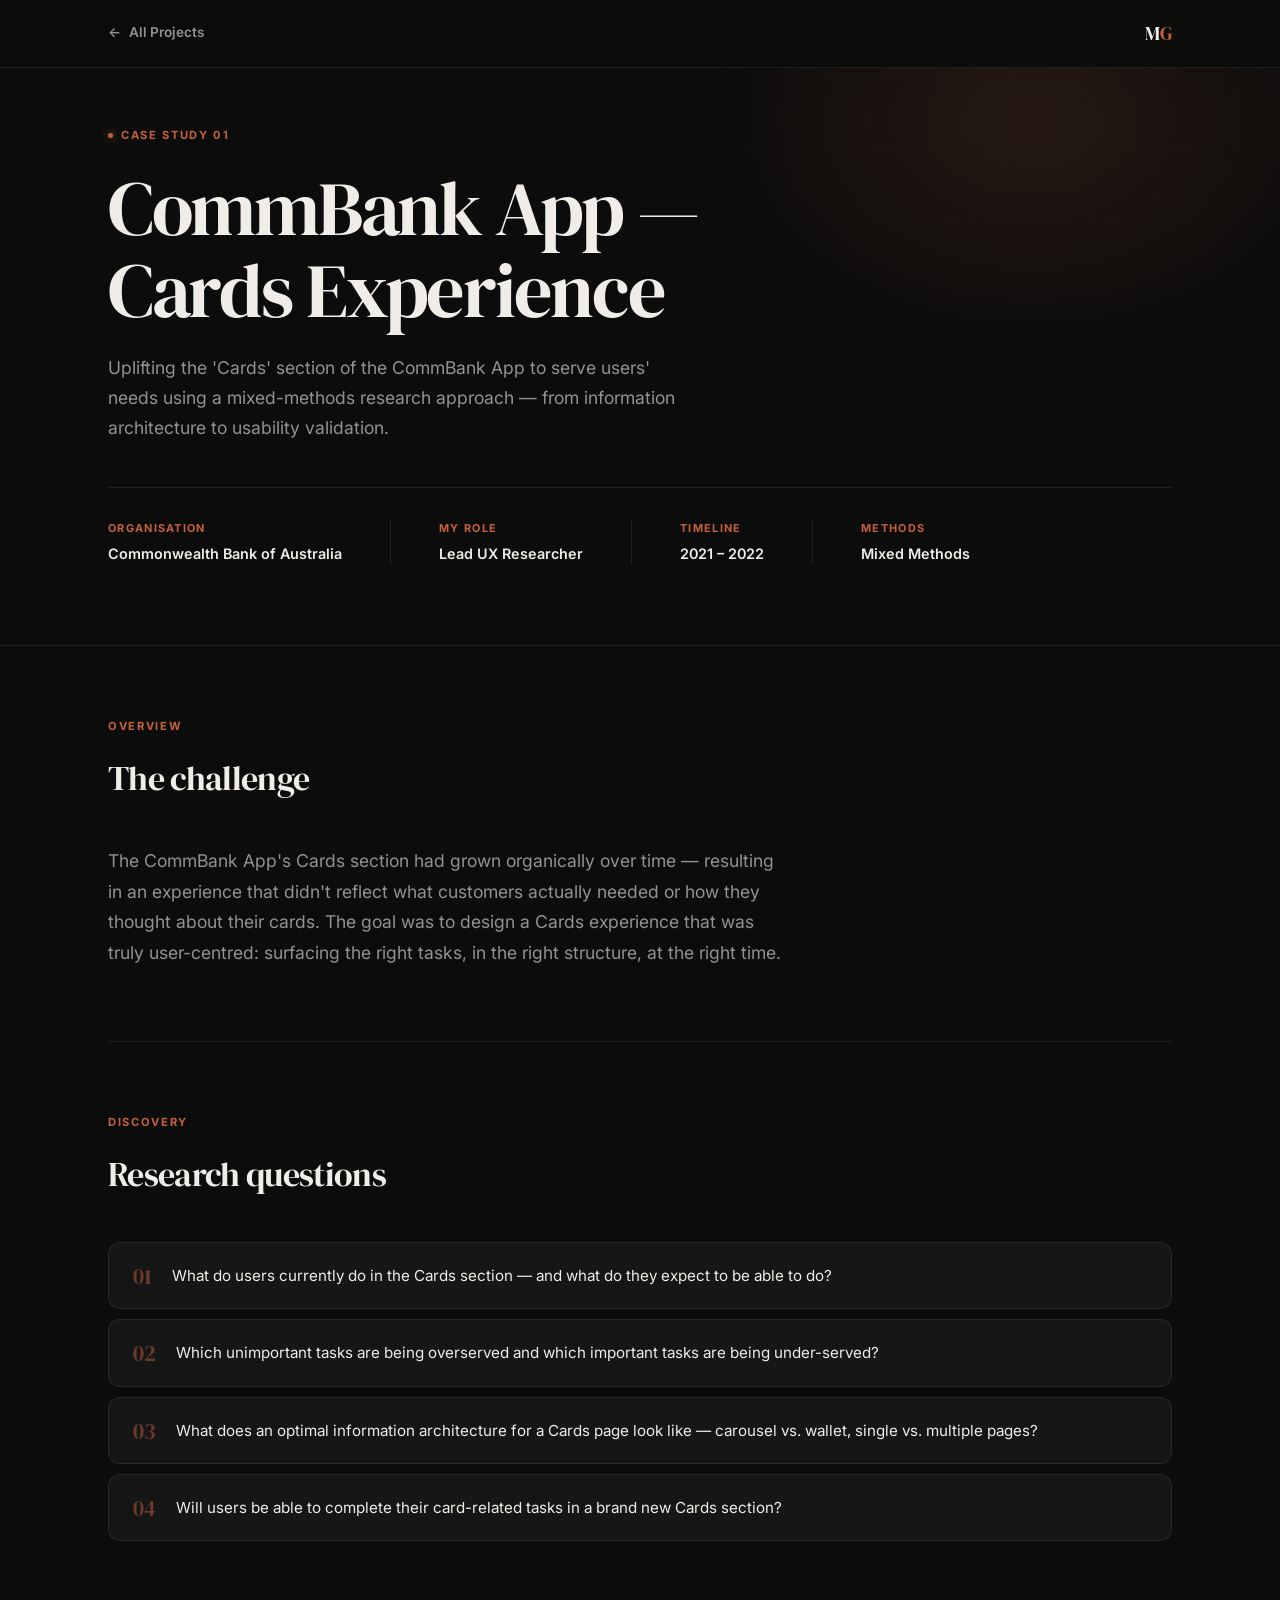
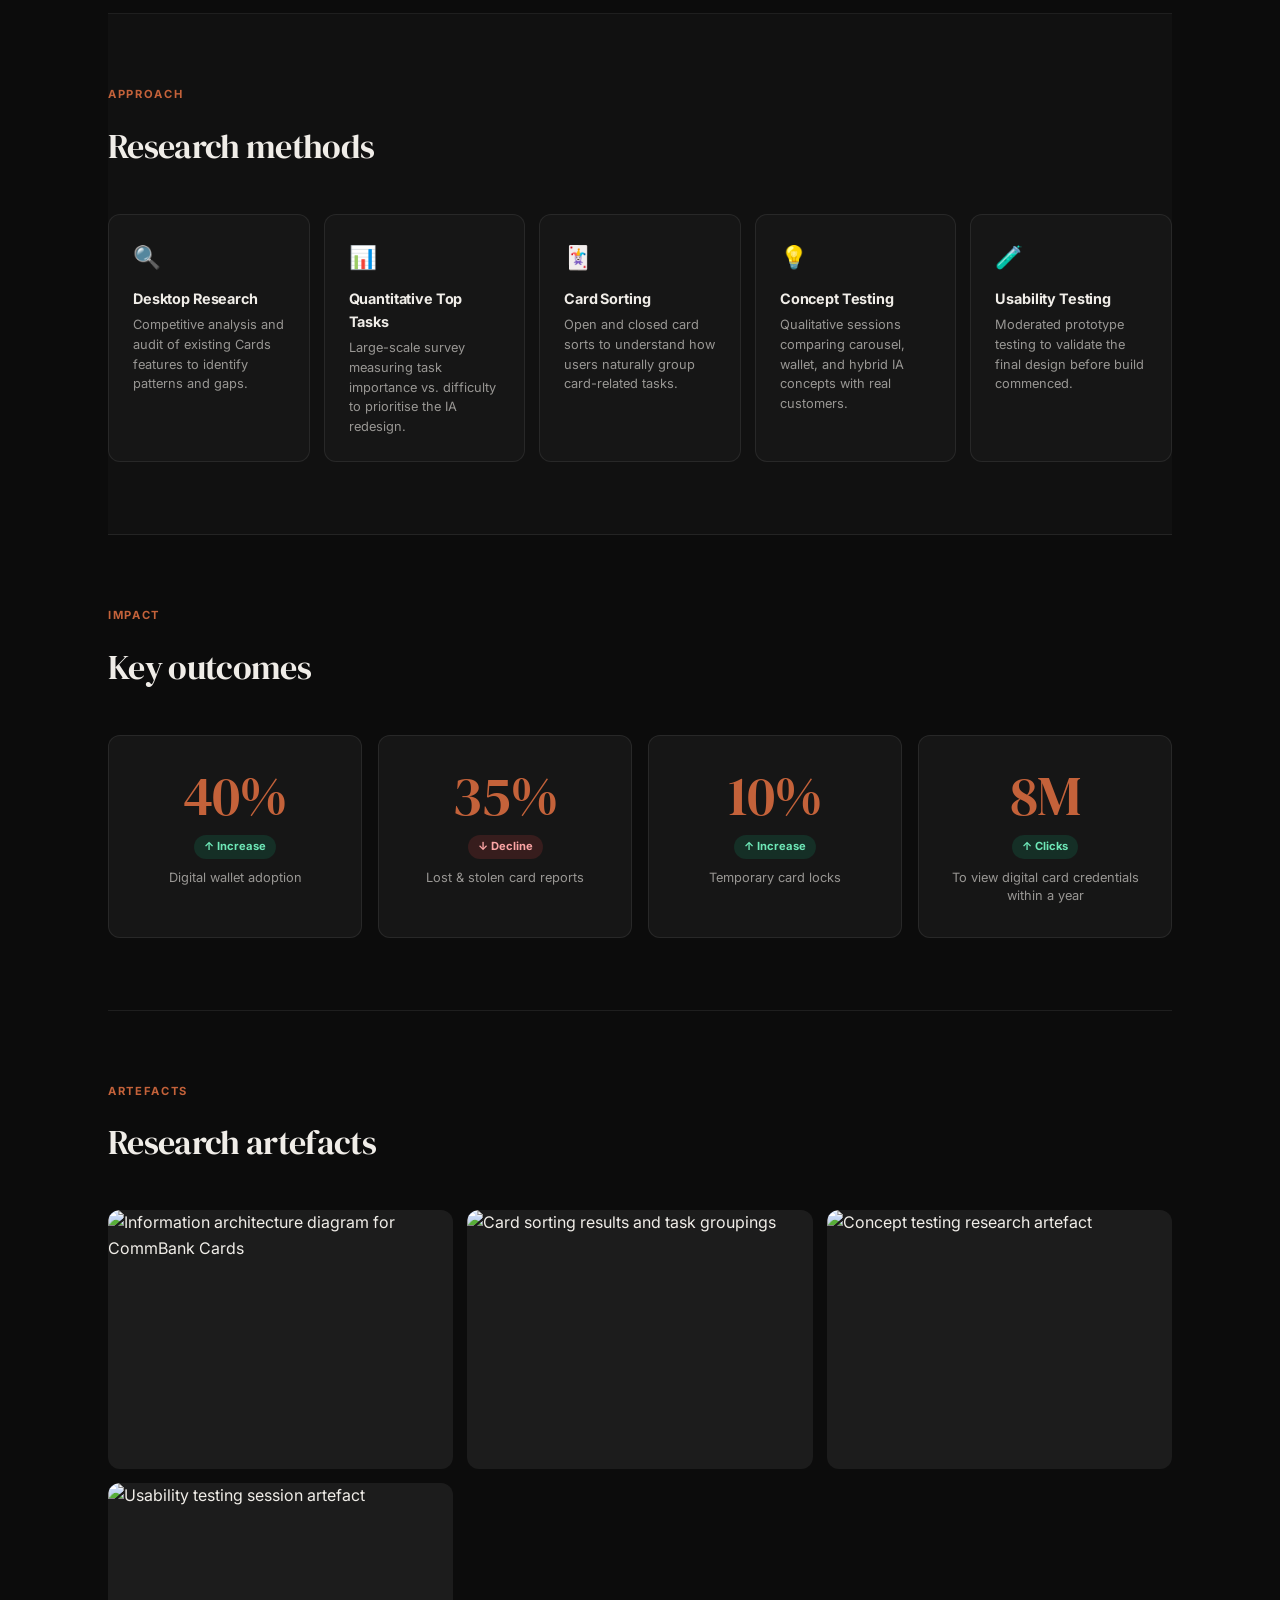
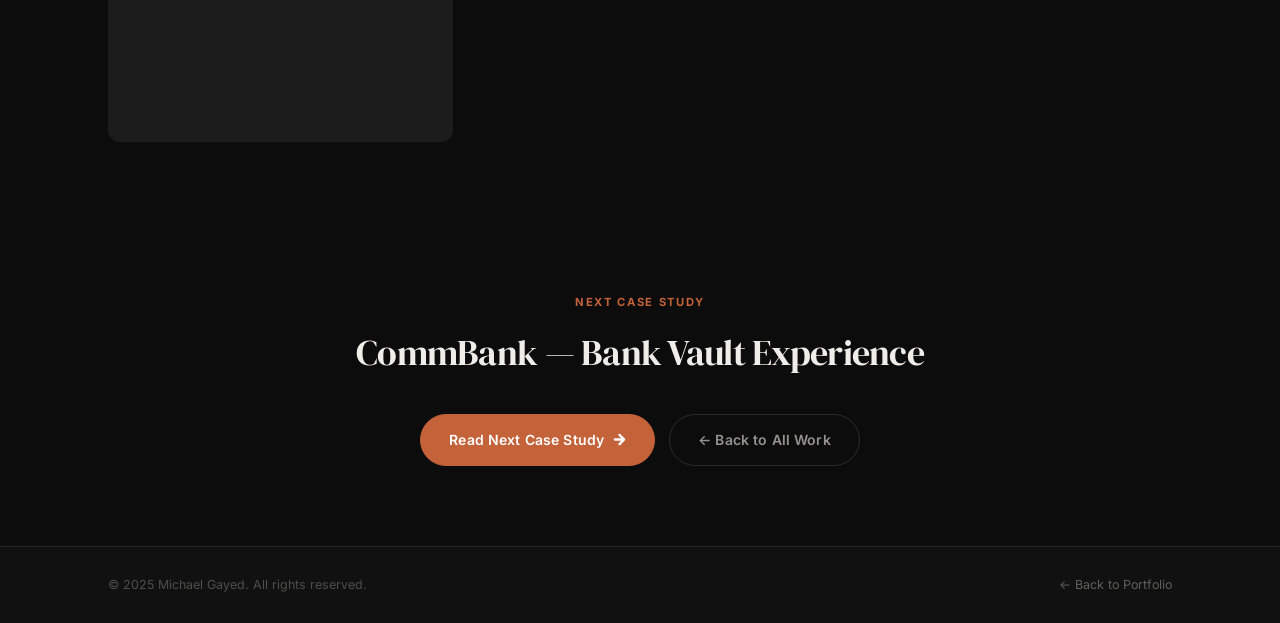
==== commit 9c362fbd: "Full dark theme + directional scroll animation system Dark theme: - All sections now dark (#0C0C0C b" ====
--- a/case-study-1.html
+++ b/case-study-1.html
@@ -26,20 +26,20 @@
   <!-- HERO -->
   <header class="cs-hero">
     <div class="container cs-hero__inner">
-      <div class="cs-hero__label fade-in">
+      <div class="cs-hero__label" data-anim="up" style="--delay:.05s">
         <span class="cs-hero__label-dot"></span>
         Case Study 01
       </div>
 
-      <h1 class="cs-hero__title fade-in fade-in-delay-1">
+      <h1 class="cs-hero__title" data-anim="up-xl" style="--delay:.15s">
         CommBank App —<br>Cards Experience
       </h1>
 
-      <p class="cs-hero__subtitle fade-in fade-in-delay-2">
+      <p class="cs-hero__subtitle" data-anim="up" style="--delay:.28s">
         Uplifting the 'Cards' section of the CommBank App to serve users' needs using a mixed-methods research approach — from information architecture to usability validation.
       </p>
 
-      <div class="cs-meta fade-in fade-in-delay-3">
+      <div class="cs-meta" data-anim="up" style="--delay:.38s">
         <div class="cs-meta__item">
           <div class="cs-meta__label">Organisation</div>
           <div class="cs-meta__value">Commonwealth Bank of Australia</div>
@@ -64,66 +64,66 @@
     <div class="container">
 
       <!-- OVERVIEW -->
-      <section class="cs-section fade-in">
-        <div class="cs-section__header">
+      <section class="cs-section">
+        <div class="cs-section__header" data-anim="left">
           <span class="section-label">Overview</span>
           <h2 class="cs-section__title">The challenge</h2>
         </div>
-        <p class="body-lg text-secondary" style="max-width:680px">
+        <p class="body-lg text-secondary" style="max-width:680px" data-anim="up" style="--delay:.1s">
           The CommBank App's Cards section had grown organically over time — resulting in an experience that didn't reflect what customers actually needed or how they thought about their cards. The goal was to design a Cards experience that was truly user-centred: surfacing the right tasks, in the right structure, at the right time.
         </p>
       </section>
 
       <!-- RESEARCH QUESTIONS -->
       <section class="cs-section">
-        <div class="cs-section__header fade-in">
+        <div class="cs-section__header" data-anim="left">
           <span class="section-label">Discovery</span>
           <h2 class="cs-section__title">Research questions</h2>
         </div>
         <div class="rq-list">
-          <div class="rq-item fade-in fade-in-delay-1">
+          <div class="rq-item">
             <p class="rq-item__text">What do users currently do in the Cards section — and what do they expect to be able to do?</p>
           </div>
-          <div class="rq-item fade-in fade-in-delay-2">
+          <div class="rq-item">
             <p class="rq-item__text">Which unimportant tasks are being overserved and which important tasks are being under-served?</p>
           </div>
-          <div class="rq-item fade-in fade-in-delay-3">
+          <div class="rq-item">
             <p class="rq-item__text">What does an optimal information architecture for a Cards page look like — carousel vs. wallet, single vs. multiple pages?</p>
           </div>
-          <div class="rq-item fade-in fade-in-delay-4">
+          <div class="rq-item">
             <p class="rq-item__text">Will users be able to complete their card-related tasks in a brand new Cards section?</p>
           </div>
         </div>
       </section>
 
       <!-- METHODS -->
-      <section class="cs-section section--surface" style="padding-inline:0;margin-inline:-40px;padding-inline:40px">
-        <div class="cs-section__header fade-in">
+      <section class="cs-section section--b1">
+        <div class="cs-section__header" data-anim="left">
           <span class="section-label">Approach</span>
           <h2 class="cs-section__title">Research methods</h2>
         </div>
         <div class="methods-grid">
-          <div class="method-card fade-in fade-in-delay-1">
+          <div class="method-card">
             <div class="method-card__icon">🔍</div>
             <div class="method-card__name">Desktop Research</div>
             <div class="method-card__desc">Competitive analysis and audit of existing Cards features to identify patterns and gaps.</div>
           </div>
-          <div class="method-card fade-in fade-in-delay-2">
+          <div class="method-card">
             <div class="method-card__icon">📊</div>
             <div class="method-card__name">Quantitative Top Tasks</div>
             <div class="method-card__desc">Large-scale survey measuring task importance vs. difficulty to prioritise the IA redesign.</div>
           </div>
-          <div class="method-card fade-in fade-in-delay-3">
+          <div class="method-card">
             <div class="method-card__icon">🃏</div>
             <div class="method-card__name">Card Sorting</div>
             <div class="method-card__desc">Open and closed card sorts to understand how users naturally group card-related tasks.</div>
           </div>
-          <div class="method-card fade-in fade-in-delay-4">
+          <div class="method-card">
             <div class="method-card__icon">💡</div>
             <div class="method-card__name">Concept Testing</div>
             <div class="method-card__desc">Qualitative sessions comparing carousel, wallet, and hybrid IA concepts with real customers.</div>
           </div>
-          <div class="method-card fade-in fade-in-delay-1">
+          <div class="method-card">
             <div class="method-card__icon">🧪</div>
             <div class="method-card__name">Usability Testing</div>
             <div class="method-card__desc">Moderated prototype testing to validate the final design before build commenced.</div>
@@ -133,27 +133,27 @@
 
       <!-- OUTCOMES -->
       <section class="cs-section">
-        <div class="cs-section__header fade-in">
+        <div class="cs-section__header" data-anim="left">
           <span class="section-label">Impact</span>
           <h2 class="cs-section__title">Key outcomes</h2>
         </div>
         <div class="stats-grid">
-          <div class="stat-card fade-in fade-in-delay-1">
-            <div class="stat-card__number">40%</div>
+          <div class="stat-card">
+            <div class="stat-card__number" data-count="40" data-suffix="%">40%</div>
             <div class="stat-card__direction stat-card__direction--up">↑ Increase</div>
             <div class="stat-card__label">Digital wallet adoption</div>
           </div>
-          <div class="stat-card fade-in fade-in-delay-2">
-            <div class="stat-card__number">35%</div>
+          <div class="stat-card">
+            <div class="stat-card__number" data-count="35" data-suffix="%">35%</div>
             <div class="stat-card__direction stat-card__direction--down">↓ Decline</div>
             <div class="stat-card__label">Lost &amp; stolen card reports</div>
           </div>
-          <div class="stat-card fade-in fade-in-delay-3">
-            <div class="stat-card__number">10%</div>
+          <div class="stat-card">
+            <div class="stat-card__number" data-count="10" data-suffix="%">10%</div>
             <div class="stat-card__direction stat-card__direction--up">↑ Increase</div>
             <div class="stat-card__label">Temporary card locks</div>
           </div>
-          <div class="stat-card fade-in fade-in-delay-4">
+          <div class="stat-card">
             <div class="stat-card__number">8M</div>
             <div class="stat-card__direction stat-card__direction--up">↑ Clicks</div>
             <div class="stat-card__label">To view digital card credentials within a year</div>
@@ -163,38 +163,22 @@
 
       <!-- IMAGE GALLERY -->
       <section class="cs-section">
-        <div class="cs-section__header fade-in">
+        <div class="cs-section__header" data-anim="left">
           <span class="section-label">Artefacts</span>
           <h2 class="cs-section__title">Research artefacts</h2>
         </div>
         <div class="gallery">
-          <div class="gallery__item fade-in fade-in-delay-1">
-            <img
-              src="Content/Assests/images/Case study 1 images/image 12.png"
-              alt="Information architecture diagram for CommBank Cards"
-              loading="lazy"
-            />
-          </div>
-          <div class="gallery__item fade-in fade-in-delay-2">
-            <img
-              src="Content/Assests/images/Case study 1 images/image 23.png"
-              alt="Card sorting results and task groupings"
-              loading="lazy"
-            />
-          </div>
-          <div class="gallery__item fade-in fade-in-delay-3">
-            <img
-              src="Content/Assests/images/Case study 1 images/image 23 (1).png"
-              alt="Concept testing research artefact"
-              loading="lazy"
-            />
-          </div>
-          <div class="gallery__item fade-in fade-in-delay-4">
-            <img
-              src="Content/Assests/images/Case study 1 images/image 8.png"
-              alt="Usability testing session artefact"
-              loading="lazy"
-            />
+          <div class="gallery__item">
+            <img src="Content/Assests/images/Case study 1 images/image 12.png"  alt="Information architecture diagram for CommBank Cards" loading="lazy" />
+          </div>
+          <div class="gallery__item">
+            <img src="Content/Assests/images/Case study 1 images/image 23.png"  alt="Card sorting results and task groupings" loading="lazy" />
+          </div>
+          <div class="gallery__item">
+            <img src="Content/Assests/images/Case study 1 images/image 23 (1).png" alt="Concept testing research artefact" loading="lazy" />
+          </div>
+          <div class="gallery__item">
+            <img src="Content/Assests/images/Case study 1 images/image 8.png"   alt="Usability testing session artefact" loading="lazy" />
           </div>
         </div>
       </section>
@@ -202,13 +186,13 @@
     </div>
 
     <!-- CTA -->
-    <div class="cs-cta container fade-in">
+    <div class="cs-cta container" data-anim="up">
       <div class="cs-cta__label">Next Case Study</div>
       <h3 class="cs-cta__title">CommBank — Bank Vault Experience</h3>
       <div class="cs-cta__buttons">
         <a href="case-study-2.html" class="btn btn--primary">
           Read Next Case Study
-          <svg width="14" height="14" viewBox="0 0 14 14" fill="none" stroke="currentColor" stroke-width="2" stroke-linecap="round" stroke-linejoin="round"><path d="M2 7h10M7 2l5 5-5 5"/></svg>
+          <svg width="13" height="13" viewBox="0 0 14 14" fill="none" stroke="currentColor" stroke-width="2.5" stroke-linecap="round" stroke-linejoin="round"><path d="M2 7h10M7 2l5 5-5 5"/></svg>
         </a>
         <a href="index.html#work" class="btn btn--outline">← Back to All Work</a>
       </div>
@@ -216,7 +200,6 @@
 
   </main>
 
-  <!-- FOOTER -->
   <footer class="footer">
     <div class="footer__inner">
       <span class="footer__copy">© 2025 Michael Gayed. All rights reserved.</span>
--- a/css/styles.css
+++ b/css/styles.css
@@ -2,44 +2,46 @@
    DESIGN TOKENS
    ============================================================ */
 :root {
-  /* Palette */
-  --white:        #FFFFFF;
-  --cream:        #FAF9F7;
-  --sand:         #F0EDE8;
-  --border:       #E8E4DF;
-  --border-dark:  rgba(255,255,255,0.1);
-  --text-primary: #1A1A1A;
-  --text-mid:     #4A4A4A;
-  --text-secondary:#7A7672;
+  /* Dark palette */
+  --bg:           #0C0C0C;
+  --bg-1:         #111111;
+  --bg-2:         #161616;
+  --bg-3:         #1C1C1C;
+  --bg-4:         #222222;
+  --border:       rgba(255, 255, 255, 0.08);
+  --border-2:     rgba(255, 255, 255, 0.13);
+
+  /* Text */
+  --text:         #F0EDE8;
+  --text-mid:     rgba(240, 237, 232, 0.6);
+  --text-faint:   rgba(240, 237, 232, 0.28);
+
+  /* Accent */
   --accent:       #C4623A;
-  --accent-light: #F5EBE5;
+  --accent-dim:   rgba(196, 98, 58, 0.18);
+  --accent-glow:  rgba(196, 98, 58, 0.32);
   --accent-dark:  #A34E2D;
-  --accent-glow:  rgba(196, 98, 58, 0.18);
-  --ink:          #0C0C0C;
-  --ink-text:     #F5F3F0;
-  --ink-mid:      rgba(245,243,240,0.55);
-  --ink-faint:    rgba(245,243,240,0.12);
 
   /* Type */
   --font-display: 'DM Serif Display', Georgia, serif;
   --font-body:    'Inter', -apple-system, BlinkMacSystemFont, sans-serif;
 
   /* Radii */
-  --radius-sm:    4px;
-  --radius-md:    10px;
-  --radius-lg:    20px;
-  --radius-pill:  999px;
+  --r-sm:   6px;
+  --r-md:   12px;
+  --r-lg:   20px;
+  --r-pill: 999px;
 
   /* Shadows */
-  --shadow-sm:  0 1px 4px rgba(0,0,0,0.06);
-  --shadow-md:  0 4px 20px rgba(0,0,0,0.09), 0 1px 4px rgba(0,0,0,0.04);
-  --shadow-lg:  0 16px 56px rgba(0,0,0,0.14), 0 4px 16px rgba(0,0,0,0.06);
-  --shadow-xl:  0 24px 80px rgba(0,0,0,0.18), 0 8px 24px rgba(0,0,0,0.08);
-  --shadow-accent: 0 8px 28px rgba(196,98,58,0.35);
+  --shadow-sm:  0 1px 4px rgba(0, 0, 0, 0.3);
+  --shadow-md:  0 4px 24px rgba(0, 0, 0, 0.4), 0 1px 4px rgba(0, 0, 0, 0.2);
+  --shadow-lg:  0 16px 56px rgba(0, 0, 0, 0.5), 0 4px 16px rgba(0, 0, 0, 0.3);
+  --shadow-xl:  0 24px 80px rgba(0, 0, 0, 0.6), 0 8px 24px rgba(0, 0, 0, 0.35);
+  --shadow-accent: 0 8px 32px rgba(196, 98, 58, 0.4), 0 2px 8px rgba(196, 98, 58, 0.2);
 
   /* Layout */
-  --max-width:   1160px;
-  --section-pad: 112px;
+  --max-w:        1160px;
+  --section-pad:  112px;
 }
 
 /* ============================================================
@@ -55,79 +57,86 @@
 
 body {
   font-family: var(--font-body);
-  color: var(--text-primary);
-  background: var(--white);
+  background: var(--bg);
+  color: var(--text);
   line-height: 1.6;
   -webkit-font-smoothing: antialiased;
   -moz-osx-font-smoothing: grayscale;
 }
 
-img { display: block; max-width: 100%; height: auto; }
-a { color: inherit; text-decoration: none; }
-ul { list-style: none; }
+img  { display: block; max-width: 100%; height: auto; }
+a    { color: inherit; text-decoration: none; }
+ul   { list-style: none; }
 
 /* ============================================================
    TYPOGRAPHY
    ============================================================ */
 .section-label {
-  font-size: 0.72rem;
-  font-weight: 600;
-  letter-spacing: 0.14em;
+  font-size: 0.7rem;
+  font-weight: 700;
+  letter-spacing: 0.15em;
   text-transform: uppercase;
   color: var(--accent);
   display: block;
-  margin-bottom: 14px;
-}
-
-.section-label--dark { color: rgba(196,98,58,0.85); }
+  margin-bottom: 16px;
+}
 
 .display-lg {
   font-family: var(--font-display);
-  font-size: clamp(2.2rem, 4vw, 3.75rem);
+  font-size: clamp(2.4rem, 4.5vw, 4rem);
   font-weight: 400;
-  line-height: 1.1;
-  letter-spacing: -0.02em;
-}
-
-.body-lg { font-size: 1.1rem; line-height: 1.72; }
-.body-md { font-size: 1rem;   line-height: 1.65; }
-.body-sm { font-size: 0.875rem; line-height: 1.6; }
-.text-secondary { color: var(--text-secondary); }
+  line-height: 1.08;
+  letter-spacing: -0.025em;
+  color: var(--text);
+}
+
+.body-lg  { font-size: 1.1rem;   line-height: 1.75; }
+.body-md  { font-size: 1rem;     line-height: 1.65; }
+.body-sm  { font-size: 0.875rem; line-height: 1.6;  }
+.text-secondary { color: var(--text-mid); }
 
 /* ============================================================
    LAYOUT
    ============================================================ */
 .container {
   width: 100%;
-  max-width: var(--max-width);
+  max-width: var(--max-w);
   margin-inline: auto;
   padding-inline: 48px;
 }
 
-.section { padding-block: var(--section-pad); }
-.section--cream { background: var(--cream); }
-.section--sand  { background: var(--sand);  }
-.section--ink   { background: var(--ink); color: var(--ink-text); }
-
-/* ============================================================
-   NAV
+.section     { padding-block: var(--section-pad); }
+.section--b1 { background: var(--bg-1); }
+.section--b2 { background: var(--bg-2); }
+
+/* ============================================================
+   NAV  (transparent over dark hero → frosted on scroll)
    ============================================================ */
 .nav {
   position: fixed;
-  top: 0; left: 0; right: 0;
+  inset-block-start: 0;
+  inset-inline: 0;
   z-index: 100;
   padding: 24px 0;
-  transition: padding 0.35s ease, background 0.35s ease, box-shadow 0.35s ease;
-}
-
-/* Default state: nav sits over dark hero — show light text */
+  transition: padding .35s ease, background .35s ease, box-shadow .35s ease;
+}
+
+.nav__inner {
+  display: flex;
+  align-items: center;
+  justify-content: space-between;
+  max-width: var(--max-w);
+  margin-inline: auto;
+  padding-inline: 48px;
+}
+
 .nav__logo {
   font-family: var(--font-display);
   font-size: 1.4rem;
   font-weight: 400;
   letter-spacing: -0.01em;
-  color: var(--ink-text);
-  transition: color 0.35s ease;
+  color: var(--text);
+  transition: color .3s;
 }
 .nav__logo span { color: var(--accent); }
 
@@ -139,30 +148,17 @@
 .nav__links a {
   font-size: 0.875rem;
   font-weight: 500;
-  color: var(--ink-mid);
-  transition: color 0.2s;
-}
-.nav__links a:hover { color: var(--ink-text); }
-
-/* Scrolled: frosted glass, dark text */
+  color: var(--text-mid);
+  transition: color .2s;
+}
+.nav__links a:hover { color: var(--text); }
+
 .nav.scrolled {
-  background: rgba(255,255,255,0.88);
-  backdrop-filter: blur(16px);
-  -webkit-backdrop-filter: blur(16px);
-  box-shadow: 0 1px 0 var(--border), 0 4px 24px rgba(0,0,0,0.04);
+  background: rgba(12, 12, 12, 0.88);
+  backdrop-filter: blur(20px);
+  -webkit-backdrop-filter: blur(20px);
+  box-shadow: 0 1px 0 var(--border);
   padding: 16px 0;
-}
-.nav.scrolled .nav__logo { color: var(--text-primary); }
-.nav.scrolled .nav__links a { color: var(--text-secondary); }
-.nav.scrolled .nav__links a:hover { color: var(--text-primary); }
-
-.nav__inner {
-  display: flex;
-  align-items: center;
-  justify-content: space-between;
-  max-width: var(--max-width);
-  margin-inline: auto;
-  padding-inline: 48px;
 }
 
 /* ============================================================
@@ -175,21 +171,21 @@
   font-family: var(--font-body);
   font-size: 0.875rem;
   font-weight: 600;
-  border-radius: var(--radius-pill);
-  padding: 14px 30px;
+  border-radius: var(--r-pill);
+  padding: 14px 28px;
+  border: 1.5px solid transparent;
   cursor: pointer;
-  border: 1.5px solid transparent;
-  transition: background 0.22s ease, color 0.22s ease, border-color 0.22s ease,
-              transform 0.18s ease, box-shadow 0.22s ease;
+  letter-spacing: 0.01em;
   white-space: nowrap;
-  letter-spacing: 0.01em;
+  transition: background .22s, color .22s, border-color .22s,
+              transform .18s cubic-bezier(.34,1.56,.64,1), box-shadow .22s;
 }
 .btn:hover  { transform: translateY(-2px); }
 .btn:active { transform: translateY(0); }
 
 .btn--primary {
   background: var(--accent);
-  color: var(--white);
+  color: #fff;
   border-color: var(--accent);
 }
 .btn--primary:hover {
@@ -198,40 +194,33 @@
   box-shadow: var(--shadow-accent);
 }
 
-.btn--outline-dark {
+.btn--ghost-dark {
   background: transparent;
-  color: var(--ink-text);
-  border-color: rgba(255,255,255,0.22);
-}
-.btn--outline-dark:hover {
-  background: rgba(255,255,255,0.07);
-  border-color: rgba(255,255,255,0.5);
+  color: var(--text-mid);
+  border-color: var(--border-2);
+}
+.btn--ghost-dark:hover {
+  color: var(--text);
+  border-color: var(--text-mid);
+  background: rgba(255,255,255,.04);
 }
 
 .btn--outline {
   background: transparent;
-  color: var(--text-primary);
-  border-color: var(--border);
+  color: var(--text-mid);
+  border-color: var(--border-2);
 }
 .btn--outline:hover {
-  border-color: var(--text-primary);
-  background: var(--cream);
-}
-
-.btn--ghost {
-  background: transparent;
-  color: var(--text-secondary);
-  border-color: transparent;
-  padding-inline: 4px;
-}
-.btn--ghost:hover { color: var(--text-primary); transform: none; }
-
-/* ============================================================
-   HERO  (dark section)
+  color: var(--text);
+  border-color: var(--text-mid);
+}
+
+/* ============================================================
+   HERO
    ============================================================ */
 .hero {
-  background: var(--ink);
-  color: var(--ink-text);
+  background: var(--bg);
+  color: var(--text);
   min-height: 100vh;
   display: flex;
   flex-direction: column;
@@ -242,33 +231,31 @@
   overflow: hidden;
 }
 
-/* Radial warm glow from top */
 .hero::before {
   content: '';
   position: absolute;
-  top: -10%;
+  top: -15%;
   left: 50%;
   transform: translateX(-50%);
-  width: 900px;
-  height: 600px;
+  width: 1000px;
+  height: 700px;
   background: radial-gradient(ellipse at center top,
-    rgba(196,98,58,0.22) 0%,
-    rgba(196,98,58,0.06) 45%,
-    transparent 70%);
+    rgba(196,98,58,.2) 0%,
+    rgba(196,98,58,.06) 40%,
+    transparent 68%);
   pointer-events: none;
 }
 
-/* Subtle grid texture */
 .hero::after {
   content: '';
   position: absolute;
   inset: 0;
   background-image:
-    linear-gradient(rgba(255,255,255,0.025) 1px, transparent 1px),
-    linear-gradient(90deg, rgba(255,255,255,0.025) 1px, transparent 1px);
-  background-size: 80px 80px;
+    linear-gradient(rgba(255,255,255,.018) 1px, transparent 1px),
+    linear-gradient(90deg, rgba(255,255,255,.018) 1px, transparent 1px);
+  background-size: 72px 72px;
   pointer-events: none;
-  mask-image: radial-gradient(ellipse 80% 100% at 50% 0%, black 30%, transparent 80%);
+  mask-image: radial-gradient(ellipse 90% 90% at 50% 0%, black 20%, transparent 75%);
 }
 
 .hero__inner {
@@ -280,126 +267,97 @@
   align-items: center;
 }
 
-/* Left content */
-.hero__content {}
-
 .hero__eyebrow {
   display: inline-flex;
   align-items: center;
   gap: 10px;
   margin-bottom: 36px;
   padding: 7px 16px;
-  border-radius: var(--radius-pill);
-  border: 1px solid var(--ink-faint);
-  background: rgba(255,255,255,0.04);
+  border-radius: var(--r-pill);
+  border: 1px solid var(--border);
+  background: rgba(255,255,255,.03);
 }
 .hero__eyebrow-dot {
-  width: 6px;
-  height: 6px;
+  width: 6px; height: 6px;
   border-radius: 50%;
   background: var(--accent);
   box-shadow: 0 0 8px var(--accent);
   animation: pulse-dot 2.5s ease-in-out infinite;
 }
 @keyframes pulse-dot {
-  0%, 100% { opacity: 1; box-shadow: 0 0 8px var(--accent); }
-  50%       { opacity: 0.6; box-shadow: 0 0 16px var(--accent), 0 0 4px var(--accent); }
+  0%, 100% { box-shadow: 0 0 6px var(--accent); opacity: 1; }
+  50%       { box-shadow: 0 0 18px var(--accent), 0 0 4px var(--accent); opacity: .75; }
 }
 .hero__eyebrow-text {
-  font-size: 0.75rem;
+  font-size: 0.74rem;
   font-weight: 600;
-  letter-spacing: 0.1em;
+  letter-spacing: .1em;
   text-transform: uppercase;
-  color: var(--ink-mid);
+  color: var(--text-mid);
 }
 
 .hero__name {
   font-family: var(--font-display);
-  font-size: clamp(4rem, 8vw, 7.5rem);
+  font-size: clamp(4rem, 8.5vw, 8rem);
   font-weight: 400;
-  line-height: 1.0;
-  letter-spacing: -0.03em;
-  margin-bottom: 20px;
-  color: var(--ink-text);
+  line-height: .98;
+  letter-spacing: -.035em;
+  color: var(--text);
+  margin-bottom: 22px;
 }
 
 .hero__title {
   font-family: var(--font-display);
   font-style: italic;
-  font-size: clamp(1.1rem, 2vw, 1.6rem);
-  color: var(--ink-mid);
+  font-size: clamp(1.1rem, 2vw, 1.65rem);
+  font-weight: 400;
+  color: var(--text-mid);
   margin-bottom: 24px;
-  font-weight: 400;
 }
 
 .hero__tagline {
   font-size: 1.05rem;
-  color: rgba(245,243,240,0.6);
-  max-width: 460px;
+  color: rgba(240,237,232,.5);
+  max-width: 450px;
   line-height: 1.7;
   margin-bottom: 44px;
 }
 
-.hero__ctas {
-  display: flex;
-  gap: 14px;
-  flex-wrap: wrap;
-}
-
-/* Right — decorative number stack */
+.hero__ctas { display: flex; gap: 14px; flex-wrap: wrap; }
+
+/* Right decorative stack */
 .hero__visual {
   display: flex;
   flex-direction: column;
   align-items: flex-end;
-  gap: 0;
   user-select: none;
 }
-
 .hero__big-num {
   font-family: var(--font-display);
-  font-size: clamp(5rem, 10vw, 9rem);
+  font-size: clamp(5rem, 11vw, 10rem);
   font-weight: 400;
-  line-height: 0.9;
-  letter-spacing: -0.04em;
+  line-height: .88;
+  letter-spacing: -.05em;
   color: transparent;
-  -webkit-text-stroke: 1px rgba(255,255,255,0.12);
-  transition: color 0.3s, -webkit-text-stroke 0.3s;
-}
-.hero__big-num--accent {
-  color: transparent;
-  -webkit-text-stroke: 1px rgba(196,98,58,0.35);
-}
+  -webkit-text-stroke: 1px rgba(255,255,255,.1);
+}
+.hero__big-num--accent { -webkit-text-stroke: 1px rgba(196,98,58,.3); }
 
 .hero__micro-stats {
-  margin-top: 24px;
+  margin-top: 28px;
   display: flex;
   flex-direction: column;
-  gap: 2px;
+  gap: 4px;
   align-items: flex-end;
 }
-.hero__micro-stat {
-  display: flex;
-  align-items: baseline;
-  gap: 8px;
-}
-.hero__micro-num {
-  font-family: var(--font-display);
-  font-size: 1.1rem;
-  font-weight: 400;
-  color: var(--accent);
-}
-.hero__micro-label {
-  font-size: 0.72rem;
-  font-weight: 500;
-  color: var(--ink-mid);
-  letter-spacing: 0.04em;
-}
+.hero__micro-stat { display: flex; align-items: baseline; gap: 8px; }
+.hero__micro-num  { font-family: var(--font-display); font-size: 1.1rem; color: var(--accent); }
+.hero__micro-label { font-size: .7rem; font-weight: 500; color: var(--text-faint); letter-spacing: .04em; }
 
 /* Scroll indicator */
 .hero__scroll {
   position: absolute;
-  bottom: 40px;
-  left: 50%;
+  bottom: 40px; left: 50%;
   transform: translateX(-50%);
   display: flex;
   flex-direction: column;
@@ -408,82 +366,74 @@
   z-index: 1;
 }
 .hero__scroll-track {
-  width: 1px;
-  height: 44px;
-  background: rgba(255,255,255,0.1);
+  width: 1px; height: 48px;
+  background: rgba(255,255,255,.08);
   border-radius: 1px;
   overflow: hidden;
 }
 .hero__scroll-fill {
-  width: 100%;
-  height: 50%;
+  width: 100%; height: 45%;
   background: var(--accent);
   border-radius: 1px;
-  animation: scroll-drop 2s ease-in-out infinite;
+  animation: scroll-drop 2.2s cubic-bezier(.4,0,.2,1) infinite;
 }
 @keyframes scroll-drop {
-  0%   { transform: translateY(-100%); opacity: 1; }
-  60%  { transform: translateY(200%);  opacity: 0.4; }
-  61%  { transform: translateY(-100%); opacity: 0; }
-  100% { transform: translateY(-100%); opacity: 1; }
+  0%  { transform: translateY(-100%); opacity: 1; }
+  65% { transform: translateY(250%);  opacity: .3; }
+  66% { transform: translateY(-100%); opacity: 0; }
+  80% { opacity: 0; }
+  100%{ transform: translateY(-100%); opacity: 1; }
 }
 .hero__scroll-label {
-  font-size: 0.65rem;
-  font-weight: 600;
-  letter-spacing: 0.15em;
+  font-size: .62rem;
+  font-weight: 700;
+  letter-spacing: .18em;
   text-transform: uppercase;
-  color: rgba(255,255,255,0.25);
+  color: rgba(255,255,255,.2);
 }
 
 /* ============================================================
    STATS BAND
    ============================================================ */
 .stats-band {
-  background: #141414;
-  border-top: 1px solid rgba(255,255,255,0.06);
-  border-bottom: 1px solid rgba(255,255,255,0.06);
-  padding-block: 36px;
-}
-
+  background: var(--bg-1);
+  border-block: 1px solid var(--border);
+  padding-block: 40px;
+  overflow: hidden;
+}
 .stats-band__inner {
   display: grid;
   grid-template-columns: repeat(4, 1fr);
-  gap: 0;
-  max-width: var(--max-width);
+  max-width: var(--max-w);
   margin-inline: auto;
   padding-inline: 48px;
 }
-
 .stats-band__item {
-  padding: 8px 32px;
-  border-right: 1px solid rgba(255,255,255,0.07);
+  padding: 0 32px;
+  border-right: 1px solid var(--border);
   text-align: center;
 }
-.stats-band__item:first-child { border-left: 1px solid rgba(255,255,255,0.07); }
+.stats-band__item:first-child { border-left: 1px solid var(--border); }
 
 .stats-band__num {
   font-family: var(--font-display);
-  font-size: clamp(2rem, 3.5vw, 2.75rem);
+  font-size: clamp(2rem, 3.5vw, 3rem);
   font-weight: 400;
-  color: var(--ink-text);
+  color: var(--text);
   line-height: 1;
-  margin-bottom: 6px;
-}
-.stats-band__num em {
-  font-style: normal;
-  color: var(--accent);
-}
-
+  margin-bottom: 8px;
+}
+.stats-band__num em { font-style: normal; color: var(--accent); }
 .stats-band__label {
-  font-size: 0.78rem;
+  font-size: .78rem;
   font-weight: 500;
-  color: rgba(245,243,240,0.45);
-  letter-spacing: 0.03em;
+  color: var(--text-faint);
+  letter-spacing: .03em;
   line-height: 1.4;
 }
 
 /* ============================================================
-   WORK / CASE STUDY CARDS
+   CASE STUDY CARDS
    ============================================================ */
 .work__header {
   display: grid;
@@ -492,166 +442,102 @@
   gap: 32px;
   margin-bottom: 64px;
 }
-
-.work__desc {
-  font-size: 1.05rem;
-  color: var(--text-secondary);
-  line-height: 1.7;
-  max-width: 380px;
-  justify-self: end;
-}
-
-/* Cards grid */
+.work__desc { font-size: 1.05rem; color: var(--text-mid); line-height: 1.7; justify-self: end; max-width: 380px; }
+
 .cards-grid {
   display: grid;
   grid-template-columns: 1fr 1fr;
-  gap: 28px;
+  gap: 24px;
 }
 
 .card {
-  background: var(--white);
-  border-radius: var(--radius-lg);
+  background: var(--bg-2);
+  border-radius: var(--r-lg);
+  border: 1px solid var(--border);
   overflow: hidden;
   display: flex;
   flex-direction: column;
-  transition: transform 0.3s cubic-bezier(0.34, 1.56, 0.64, 1),
-              box-shadow 0.3s ease;
-  box-shadow: var(--shadow-md);
-  position: relative;
-}
-.card::before {
-  content: '';
-  position: absolute;
-  inset: 0;
-  border-radius: var(--radius-lg);
-  border: 1px solid var(--border);
-  pointer-events: none;
-  z-index: 2;
-  transition: border-color 0.25s;
+  transition: transform .35s cubic-bezier(.34,1.56,.64,1),
+              box-shadow .35s ease,
+              border-color .35s ease;
+  will-change: transform;
 }
 .card:hover {
-  transform: translateY(-8px);
   box-shadow: var(--shadow-xl);
-}
-.card:hover::before {
-  border-color: transparent;
+  border-color: rgba(255,255,255,.14);
 }
 
 .card__thumb {
   aspect-ratio: 16/9;
   overflow: hidden;
-  background: var(--sand);
+  background: var(--bg-3);
   position: relative;
 }
 .card__thumb img {
-  width: 100%;
-  height: 100%;
+  width: 100%; height: 100%;
   object-fit: cover;
-  transition: transform 0.5s cubic-bezier(0.25, 0.46, 0.45, 0.94);
-}
-.card:hover .card__thumb img { transform: scale(1.05); }
+  transition: transform .55s cubic-bezier(.25,.46,.45,.94);
+}
+.card:hover .card__thumb img { transform: scale(1.06); }
 
 .card__num {
   position: absolute;
-  top: 20px;
-  right: 20px;
-  font-family: var(--font-display);
-  font-size: 0.85rem;
-  font-weight: 400;
-  padding: 6px 14px;
-  border-radius: var(--radius-pill);
-  background: rgba(12,12,12,0.55);
+  top: 18px; right: 18px;
+  font-family: var(--font-display);
+  font-size: .82rem;
+  padding: 5px 13px;
+  border-radius: var(--r-pill);
+  background: rgba(12,12,12,.6);
   backdrop-filter: blur(8px);
   -webkit-backdrop-filter: blur(8px);
-  color: rgba(255,255,255,0.7);
-  letter-spacing: 0.04em;
+  color: rgba(255,255,255,.55);
+  letter-spacing: .05em;
   z-index: 1;
 }
 
 .card__tags {
   position: absolute;
-  bottom: 16px;
-  left: 16px;
-  display: flex;
-  gap: 6px;
+  bottom: 14px; left: 14px;
+  display: flex; gap: 6px;
 }
 .tag {
-  font-size: 0.68rem;
-  font-weight: 600;
-  letter-spacing: 0.05em;
+  font-size: .68rem;
+  font-weight: 700;
+  letter-spacing: .05em;
   padding: 4px 11px;
-  border-radius: var(--radius-pill);
-  background: rgba(255,255,255,0.92);
+  border-radius: var(--r-pill);
+  background: rgba(12,12,12,.7);
   backdrop-filter: blur(6px);
-  color: var(--text-primary);
-}
-
-.card__body {
-  padding: 28px 32px 28px;
-  flex: 1;
-  display: flex;
-  flex-direction: column;
-}
-
-.card__org {
-  font-size: 0.7rem;
-  font-weight: 700;
-  letter-spacing: 0.1em;
-  text-transform: uppercase;
-  color: var(--accent);
-  margin-bottom: 10px;
-}
-
+  color: rgba(240,237,232,.8);
+  border: 1px solid rgba(255,255,255,.12);
+}
+
+.card__body { padding: 28px 30px; flex: 1; display: flex; flex-direction: column; }
+.card__org  { font-size: .68rem; font-weight: 700; letter-spacing: .1em; text-transform: uppercase; color: var(--accent); margin-bottom: 10px; }
 .card__title {
   font-family: var(--font-display);
-  font-size: 1.6rem;
+  font-size: 1.65rem;
   font-weight: 400;
-  line-height: 1.15;
+  line-height: 1.12;
+  letter-spacing: -.015em;
+  color: var(--text);
   margin-bottom: 14px;
-  color: var(--text-primary);
-  letter-spacing: -0.01em;
-}
-
-.card__summary {
-  font-size: 0.925rem;
-  color: var(--text-secondary);
-  line-height: 1.65;
-  margin-bottom: 28px;
-  flex: 1;
-}
-
-.card__footer {
-  display: flex;
-  align-items: center;
-  justify-content: space-between;
-  padding-top: 20px;
-  border-top: 1px solid var(--border);
-}
-
+}
+.card__summary { font-size: .925rem; color: var(--text-mid); line-height: 1.65; margin-bottom: 24px; flex: 1; }
+.card__footer  { display: flex; align-items: center; justify-content: space-between; padding-top: 20px; border-top: 1px solid var(--border); }
 .card__link {
-  display: inline-flex;
-  align-items: center;
-  gap: 7px;
-  font-size: 0.85rem;
-  font-weight: 700;
-  color: var(--accent);
-  letter-spacing: 0.01em;
-  transition: gap 0.2s;
+  display: inline-flex; align-items: center; gap: 7px;
+  font-size: .84rem; font-weight: 700;
+  color: var(--accent); letter-spacing: .01em;
+  transition: gap .2s;
 }
 .card__link:hover { gap: 12px; }
-
-.card__year {
-  font-size: 0.75rem;
-  color: var(--text-secondary);
-  font-weight: 500;
-}
+.card__year { font-size: .72rem; color: var(--text-faint); font-weight: 500; }
 
 /* ============================================================
    ABOUT / CV
    ============================================================ */
-.about__header {
-  margin-bottom: 72px;
-}
+.about__header { margin-bottom: 72px; }
 
 .about__top {
   display: grid;
@@ -661,192 +547,102 @@
   margin-bottom: 72px;
 }
 
-.about__bio {
-  font-size: 1.1rem;
-  line-height: 1.78;
-  color: var(--text-secondary);
-}
+.about__bio { font-size: 1.1rem; line-height: 1.78; color: var(--text-mid); }
 .about__bio p + p { margin-top: 18px; }
-.about__bio strong { color: var(--text-primary); font-weight: 600; }
-
-/* Skills */
-.skills-panel {
-  display: flex;
-  flex-direction: column;
-  gap: 28px;
-}
+.about__bio strong { color: var(--text); font-weight: 600; }
+
+.skills-panel { display: flex; flex-direction: column; gap: 28px; }
 .skills-group__label {
-  font-size: 0.68rem;
-  font-weight: 700;
-  letter-spacing: 0.12em;
-  text-transform: uppercase;
-  color: var(--accent);
-  margin-bottom: 12px;
-}
-.skills-group__tags {
-  display: flex;
-  flex-wrap: wrap;
-  gap: 8px;
-}
+  font-size: .68rem; font-weight: 700; letter-spacing: .12em;
+  text-transform: uppercase; color: var(--accent); margin-bottom: 12px;
+}
+.skills-group__tags { display: flex; flex-wrap: wrap; gap: 8px; }
+
 .skill-tag {
-  font-size: 0.8rem;
-  font-weight: 500;
+  font-size: .78rem; font-weight: 500;
   padding: 6px 14px;
-  border-radius: var(--radius-pill);
-  background: var(--cream);
+  border-radius: var(--r-pill);
+  background: var(--bg-2);
   color: var(--text-mid);
   border: 1px solid var(--border);
-  transition: background 0.15s, border-color 0.15s, color 0.15s;
-  cursor: default;
+  transition: background .15s, border-color .15s, color .15s, transform .15s;
 }
 .skill-tag:hover {
-  background: var(--accent-light);
-  border-color: rgba(196,98,58,0.3);
-  color: var(--accent-dark);
+  background: var(--accent-dim);
+  border-color: rgba(196,98,58,.4);
+  color: var(--accent);
+  transform: translateY(-2px);
 }
 
 /* Timeline */
-.timeline {
-  position: relative;
-  margin-bottom: 60px;
-}
+.timeline { position: relative; margin-bottom: 64px; }
 .timeline::before {
   content: '';
   position: absolute;
-  left: 0; top: 10px; bottom: 0;
+  left: 0; top: 8px; bottom: 0;
   width: 1px;
   background: linear-gradient(to bottom, var(--accent) 0%, var(--border) 100%);
 }
-
-.timeline__item {
-  position: relative;
-  padding-left: 32px;
-  padding-bottom: 48px;
-}
+.timeline__item { position: relative; padding-left: 32px; padding-bottom: 48px; }
 .timeline__item:last-child { padding-bottom: 0; }
-
 .timeline__dot {
   position: absolute;
   left: -6px; top: 6px;
   width: 13px; height: 13px;
   border-radius: 50%;
   background: var(--accent);
-  border: 3px solid var(--white);
-  box-shadow: 0 0 0 1px var(--accent);
-}
-
-.timeline__date {
-  font-size: 0.72rem;
-  font-weight: 700;
-  color: var(--accent);
-  letter-spacing: 0.06em;
-  text-transform: uppercase;
-  margin-bottom: 6px;
-}
-.timeline__role {
-  font-size: 1.05rem;
-  font-weight: 700;
-  color: var(--text-primary);
-  margin-bottom: 2px;
-  letter-spacing: -0.01em;
-}
-.timeline__org {
-  font-size: 0.875rem;
-  color: var(--text-secondary);
-  margin-bottom: 14px;
-  font-weight: 500;
-}
-.timeline__desc {
-  font-size: 0.9rem;
-  color: var(--text-secondary);
-  line-height: 1.65;
-  margin-bottom: 14px;
-}
-.timeline__achievements {
-  display: flex;
-  flex-direction: column;
-  gap: 9px;
-}
+  border: 3px solid var(--bg);
+  box-shadow: 0 0 0 1px var(--accent), 0 0 12px var(--accent-glow);
+}
+.timeline__date { font-size: .7rem; font-weight: 700; color: var(--accent); letter-spacing: .06em; text-transform: uppercase; margin-bottom: 6px; }
+.timeline__role { font-size: 1.05rem; font-weight: 700; color: var(--text); margin-bottom: 2px; letter-spacing: -.01em; }
+.timeline__org  { font-size: .875rem; color: var(--text-mid); margin-bottom: 12px; }
+.timeline__desc { font-size: .9rem; color: var(--text-mid); line-height: 1.65; margin-bottom: 12px; }
+.timeline__achievements { display: flex; flex-direction: column; gap: 9px; }
 .timeline__achievements li {
-  font-size: 0.875rem;
-  color: var(--text-secondary);
-  line-height: 1.6;
-  padding-left: 18px;
-  position: relative;
+  font-size: .875rem; color: var(--text-mid); line-height: 1.6;
+  padding-left: 18px; position: relative;
 }
 .timeline__achievements li::before {
   content: '→';
-  position: absolute;
-  left: 0;
-  color: var(--accent);
-  font-size: 0.72rem;
-  top: 3px;
-}
-
-/* Education + Pubs */
-.about__lower {
-  display: grid;
-  grid-template-columns: 1fr 1fr;
-  gap: 40px;
-  margin-bottom: 56px;
-}
-.about__lower-label {
-  font-size: 0.68rem;
-  font-weight: 700;
-  letter-spacing: 0.12em;
-  text-transform: uppercase;
-  color: var(--accent);
-  margin-bottom: 18px;
-}
+  position: absolute; left: 0; top: 3px;
+  color: var(--accent); font-size: .7rem;
+}
+
+.about__lower { display: grid; grid-template-columns: 1fr 1fr; gap: 40px; margin-bottom: 56px; }
+.about__lower-label { font-size: .68rem; font-weight: 700; letter-spacing: .12em; text-transform: uppercase; color: var(--accent); margin-bottom: 18px; }
 .edu-item { margin-bottom: 18px; }
-.edu-item__degree {
-  font-size: 0.95rem;
-  font-weight: 700;
-  color: var(--text-primary);
-  letter-spacing: -0.01em;
-  margin-bottom: 2px;
-}
-.edu-item__school { font-size: 0.875rem; color: var(--text-secondary); }
-
-.pub-item {
-  font-size: 0.875rem;
-  color: var(--text-secondary);
-  line-height: 1.6;
-  padding-left: 18px;
-  position: relative;
-  margin-bottom: 14px;
-}
-.pub-item::before {
-  content: '↗';
-  position: absolute;
-  left: 0; top: 2px;
-  color: var(--accent);
-  font-size: 0.72rem;
-}
-.pub-item strong { color: var(--text-primary); display: block; margin-bottom: 2px; }
-
-/* CV CTA banner */
+.edu-item__degree { font-size: .95rem; font-weight: 700; color: var(--text); letter-spacing: -.01em; margin-bottom: 2px; }
+.edu-item__school { font-size: .875rem; color: var(--text-mid); }
+.pub-item { font-size: .875rem; color: var(--text-mid); line-height: 1.6; padding-left: 18px; position: relative; margin-bottom: 14px; }
+.pub-item::before { content: '↗'; position: absolute; left: 0; top: 2px; color: var(--accent); font-size: .7rem; }
+.pub-item strong { color: var(--text); display: block; margin-bottom: 2px; }
+
 .cv-banner {
   display: flex;
   align-items: center;
   gap: 24px;
   padding: 32px 36px;
-  background: var(--ink);
-  border-radius: var(--radius-lg);
-  color: var(--ink-text);
-}
-.cv-banner__text { flex: 1; }
+  background: var(--bg-2);
+  border: 1px solid var(--border-2);
+  border-radius: var(--r-lg);
+  position: relative;
+  overflow: hidden;
+}
+.cv-banner::before {
+  content: '';
+  position: absolute;
+  inset: 0;
+  background: linear-gradient(135deg, var(--accent-dim) 0%, transparent 60%);
+  pointer-events: none;
+}
+.cv-banner__text { flex: 1; position: relative; }
 .cv-banner__title {
   font-family: var(--font-display);
-  font-size: 1.3rem;
-  font-weight: 400;
-  margin-bottom: 4px;
-  letter-spacing: -0.01em;
-}
-.cv-banner__sub {
-  font-size: 0.875rem;
-  color: var(--ink-mid);
-}
+  font-size: 1.3rem; font-weight: 400; letter-spacing: -.01em;
+  color: var(--text); margin-bottom: 4px;
+}
+.cv-banner__sub { font-size: .875rem; color: var(--text-mid); }
 
 /* ============================================================
    CONTACT
@@ -857,480 +653,378 @@
   gap: 80px;
   align-items: center;
 }
-
-.contact__left {}
 .contact__heading {
   font-family: var(--font-display);
-  font-size: clamp(2.5rem, 5vw, 4.25rem);
+  font-size: clamp(2.6rem, 5.5vw, 4.5rem);
   font-weight: 400;
-  color: var(--ink-text);
-  line-height: 1.08;
-  letter-spacing: -0.025em;
+  color: var(--text);
+  line-height: 1.06;
+  letter-spacing: -.03em;
   margin-bottom: 20px;
 }
-.contact__desc {
-  font-size: 1rem;
-  color: var(--ink-mid);
-  line-height: 1.7;
-  max-width: 380px;
-}
-
-.contact__links {
-  display: flex;
-  flex-direction: column;
-  gap: 14px;
-}
+.contact__desc { font-size: 1rem; color: var(--text-mid); line-height: 1.7; max-width: 380px; }
+
+.contact__links { display: flex; flex-direction: column; gap: 12px; }
 .contact__link {
   display: flex;
   align-items: center;
   justify-content: space-between;
   padding: 22px 24px;
-  border: 1px solid var(--ink-faint);
-  border-radius: var(--radius-md);
-  background: rgba(255,255,255,0.03);
-  transition: background 0.2s, border-color 0.2s, transform 0.2s;
+  border: 1px solid var(--border);
+  border-radius: var(--r-md);
+  background: var(--bg-2);
+  transition: background .2s, border-color .2s, transform .25s cubic-bezier(.34,1.56,.64,1);
 }
 .contact__link:hover {
-  background: rgba(255,255,255,0.07);
-  border-color: rgba(255,255,255,0.2);
-  transform: translateX(4px);
-}
-.contact__link-left {
-  display: flex;
-  align-items: center;
-  gap: 16px;
-}
+  background: var(--bg-3);
+  border-color: var(--border-2);
+  transform: translateX(6px);
+}
+.contact__link-left { display: flex; align-items: center; gap: 16px; }
 .contact__link-icon {
   width: 42px; height: 42px;
-  border-radius: var(--radius-sm);
-  background: rgba(255,255,255,0.08);
+  border-radius: var(--r-sm);
+  background: var(--bg-3);
   display: flex; align-items: center; justify-content: center;
   flex-shrink: 0;
-  transition: background 0.2s;
-}
-.contact__link:hover .contact__link-icon { background: rgba(196,98,58,0.2); }
-.contact__link-icon svg { width: 18px; height: 18px; fill: var(--ink-text); }
-.contact__link-label {
-  font-size: 0.7rem;
-  font-weight: 700;
-  letter-spacing: 0.1em;
-  text-transform: uppercase;
-  color: rgba(245,243,240,0.4);
-  margin-bottom: 3px;
-}
-.contact__link-value { font-size: 0.95rem; font-weight: 500; color: var(--ink-text); }
-.contact__arrow {
-  font-size: 1.1rem;
-  color: rgba(245,243,240,0.3);
-  transition: color 0.2s, transform 0.2s;
-}
-.contact__link:hover .contact__arrow { color: var(--accent); transform: translateX(0); }
+  transition: background .2s;
+}
+.contact__link:hover .contact__link-icon { background: var(--accent-dim); }
+.contact__link-icon svg { width: 18px; height: 18px; fill: var(--text); }
+.contact__link-label { font-size: .68rem; font-weight: 700; letter-spacing: .1em; text-transform: uppercase; color: var(--text-faint); margin-bottom: 3px; }
+.contact__link-value { font-size: .95rem; font-weight: 500; color: var(--text); }
+.contact__arrow { font-size: 1.1rem; color: var(--text-faint); transition: color .2s, transform .2s; }
+.contact__link:hover .contact__arrow { color: var(--accent); transform: translateX(2px); }
 
 /* ============================================================
    FOOTER
    ============================================================ */
 .footer {
-  background: var(--ink);
-  border-top: 1px solid rgba(255,255,255,0.06);
+  background: var(--bg-1);
+  border-top: 1px solid var(--border);
   padding: 28px 0;
 }
 .footer__inner {
-  display: flex;
-  align-items: center;
-  justify-content: space-between;
-  max-width: var(--max-width);
-  margin-inline: auto;
-  padding-inline: 48px;
-}
-.footer__copy { font-size: 0.78rem; color: rgba(245,243,240,0.25); }
-.footer__back { font-size: 0.78rem; color: rgba(245,243,240,0.35); transition: color 0.2s; }
-.footer__back:hover { color: var(--ink-text); }
-
-/* ============================================================
-   CASE STUDY PAGES
+  display: flex; align-items: center; justify-content: space-between;
+  max-width: var(--max-w); margin-inline: auto; padding-inline: 48px;
+}
+.footer__copy  { font-size: .78rem; color: var(--text-faint); }
+.footer__back  { font-size: .78rem; color: rgba(240,237,232,.35); transition: color .2s; }
+.footer__back:hover { color: var(--text); }
+
+/* ============================================================
+   CASE STUDY NAV
    ============================================================ */
 .cs-nav {
   position: fixed;
-  top: 0; left: 0; right: 0;
+  inset-block-start: 0; inset-inline: 0;
   z-index: 100;
   padding: 18px 0;
-  background: rgba(255,255,255,0.9);
-  backdrop-filter: blur(16px);
-  -webkit-backdrop-filter: blur(16px);
+  background: rgba(12,12,12,.88);
+  backdrop-filter: blur(20px);
+  -webkit-backdrop-filter: blur(20px);
   border-bottom: 1px solid var(--border);
 }
 .cs-nav__inner {
-  display: flex;
-  align-items: center;
-  justify-content: space-between;
-  max-width: var(--max-width);
-  margin-inline: auto;
-  padding-inline: 48px;
+  display: flex; align-items: center; justify-content: space-between;
+  max-width: var(--max-w); margin-inline: auto; padding-inline: 48px;
 }
 .cs-nav__back {
-  display: inline-flex;
-  align-items: center;
-  gap: 8px;
-  font-size: 0.85rem;
-  font-weight: 600;
-  color: var(--text-secondary);
-  transition: color 0.2s;
-}
-.cs-nav__back:hover { color: var(--accent); }
-.cs-nav__back-arrow { transition: transform 0.2s; }
+  display: inline-flex; align-items: center; gap: 8px;
+  font-size: .85rem; font-weight: 600;
+  color: var(--text-mid);
+  transition: color .2s, gap .2s;
+}
+.cs-nav__back:hover { color: var(--accent); gap: 12px; }
+.cs-nav__back-arrow { transition: transform .2s; }
 .cs-nav__back:hover .cs-nav__back-arrow { transform: translateX(-4px); }
-.cs-nav__logo { font-family: var(--font-display); font-size: 1.2rem; color: var(--text-primary); }
+.cs-nav__logo { font-family: var(--font-display); font-size: 1.2rem; color: var(--text); }
 .cs-nav__logo span { color: var(--accent); }
 
-/* Case study dark hero */
+/* ============================================================
+   CASE STUDY HERO
+   ============================================================ */
 .cs-hero {
-  background: var(--ink);
-  color: var(--ink-text);
+  background: var(--bg);
+  color: var(--text);
   padding-top: 120px;
   padding-bottom: 80px;
   position: relative;
   overflow: hidden;
+  border-bottom: 1px solid var(--border);
 }
 .cs-hero::before {
   content: '';
   position: absolute;
-  top: -20%;
-  right: -10%;
-  width: 700px;
-  height: 500px;
-  background: radial-gradient(ellipse at center,
-    rgba(196,98,58,0.14) 0%,
-    transparent 65%);
+  top: -20%; right: -8%;
+  width: 700px; height: 500px;
+  background: radial-gradient(ellipse, rgba(196,98,58,.14) 0%, transparent 65%);
   pointer-events: none;
 }
 .cs-hero::after {
   content: '';
-  position: absolute;
-  inset: 0;
+  position: absolute; inset: 0;
   background-image:
-    linear-gradient(rgba(255,255,255,0.02) 1px, transparent 1px),
-    linear-gradient(90deg, rgba(255,255,255,0.02) 1px, transparent 1px);
-  background-size: 80px 80px;
+    linear-gradient(rgba(255,255,255,.018) 1px, transparent 1px),
+    linear-gradient(90deg, rgba(255,255,255,.018) 1px, transparent 1px);
+  background-size: 72px 72px;
   pointer-events: none;
-  mask-image: radial-gradient(ellipse 80% 100% at 80% 0%, black 0%, transparent 70%);
-}
-
-.cs-hero__inner {
-  position: relative;
-  z-index: 1;
-}
+  mask-image: radial-gradient(ellipse 80% 80% at 80% 0%, black 0%, transparent 65%);
+}
+.cs-hero__inner { position: relative; z-index: 1; }
 
 .cs-hero__label {
-  display: inline-flex;
-  align-items: center;
-  gap: 8px;
-  font-size: 0.72rem;
-  font-weight: 700;
-  letter-spacing: 0.14em;
-  text-transform: uppercase;
-  color: var(--accent);
-  margin-bottom: 24px;
-}
-.cs-hero__label-dot {
-  width: 4px; height: 4px;
-  border-radius: 50%;
-  background: var(--accent);
-}
+  display: inline-flex; align-items: center; gap: 8px;
+  font-size: .7rem; font-weight: 700; letter-spacing: .15em;
+  text-transform: uppercase; color: var(--accent); margin-bottom: 24px;
+}
+.cs-hero__label-dot { width: 5px; height: 5px; border-radius: 50%; background: var(--accent); box-shadow: 0 0 8px var(--accent); }
 
 .cs-hero__title {
   font-family: var(--font-display);
-  font-size: clamp(2.5rem, 5.5vw, 4.5rem);
+  font-size: clamp(2.6rem, 6vw, 4.75rem);
   font-weight: 400;
-  line-height: 1.08;
-  letter-spacing: -0.025em;
+  line-height: 1.07;
+  letter-spacing: -.03em;
   max-width: 760px;
   margin-bottom: 22px;
-  color: var(--ink-text);
+  color: var(--text);
 }
 .cs-hero__subtitle {
-  font-size: 1.1rem;
-  color: var(--ink-mid);
-  max-width: 580px;
-  line-height: 1.7;
-  margin-bottom: 44px;
+  font-size: 1.1rem; color: var(--text-mid);
+  max-width: 580px; line-height: 1.7; margin-bottom: 44px;
 }
 .cs-meta {
-  display: flex;
-  gap: 0;
-  flex-wrap: wrap;
-  border-top: 1px solid rgba(255,255,255,0.08);
-  padding-top: 32px;
-}
-.cs-meta__item {
-  padding-right: 48px;
-  margin-right: 48px;
-  border-right: 1px solid rgba(255,255,255,0.08);
-}
+  display: flex; flex-wrap: wrap;
+  border-top: 1px solid var(--border); padding-top: 32px;
+}
+.cs-meta__item { padding-right: 48px; margin-right: 48px; border-right: 1px solid var(--border); }
 .cs-meta__item:last-child { border-right: none; margin-right: 0; padding-right: 0; }
-.cs-meta__label {
-  font-size: 0.68rem;
-  font-weight: 700;
-  letter-spacing: 0.12em;
-  text-transform: uppercase;
-  color: var(--accent);
-  margin-bottom: 5px;
-}
-.cs-meta__value {
-  font-size: 0.9rem;
-  font-weight: 600;
-  color: var(--ink-text);
-}
-
-/* Case study content sections */
-.cs-section {
-  padding-block: 72px;
-  border-bottom: 1px solid var(--border);
-}
+.cs-meta__label { font-size: .68rem; font-weight: 700; letter-spacing: .12em; text-transform: uppercase; color: var(--accent); margin-bottom: 5px; }
+.cs-meta__value { font-size: .9rem; font-weight: 600; color: var(--text); }
+
+/* ============================================================
+   CASE STUDY CONTENT
+   ============================================================ */
+.cs-section { padding-block: 72px; border-bottom: 1px solid var(--border); }
 .cs-section:last-of-type { border-bottom: none; }
 .cs-section__header { margin-bottom: 40px; }
 .cs-section__title {
   font-family: var(--font-display);
-  font-size: 2rem;
-  font-weight: 400;
-  color: var(--text-primary);
-  margin-top: 8px;
-  letter-spacing: -0.015em;
+  font-size: 2.1rem; font-weight: 400;
+  color: var(--text); margin-top: 8px; letter-spacing: -.02em;
 }
 
 /* Research questions */
-.rq-list {
-  display: flex;
-  flex-direction: column;
-  gap: 10px;
-  counter-reset: rq;
-}
+.rq-list { display: flex; flex-direction: column; gap: 10px; counter-reset: rq; }
 .rq-item {
-  display: flex;
-  align-items: flex-start;
-  gap: 20px;
+  display: flex; align-items: flex-start; gap: 20px;
   padding: 20px 24px;
-  background: var(--cream);
-  border-radius: var(--radius-md);
+  background: var(--bg-2);
+  border-radius: var(--r-md);
   border: 1px solid var(--border);
   counter-increment: rq;
-  transition: border-color 0.2s, background 0.2s;
-}
-.rq-item:hover { border-color: rgba(196,98,58,0.3); background: var(--accent-light); }
+  transition: border-color .2s, background .2s;
+}
+.rq-item:hover { border-color: rgba(196,98,58,.3); background: var(--bg-3); }
 .rq-item::before {
   content: counter(rq, decimal-leading-zero);
   font-family: var(--font-display);
-  font-size: 1.4rem;
-  color: var(--accent);
-  opacity: 0.5;
-  flex-shrink: 0;
-  line-height: 1;
-  margin-top: 3px;
-}
-.rq-item__text { font-size: 0.95rem; line-height: 1.65; color: var(--text-primary); }
+  font-size: 1.4rem; color: var(--accent); opacity: .5;
+  flex-shrink: 0; line-height: 1; margin-top: 3px;
+}
+.rq-item__text { font-size: .95rem; line-height: 1.65; color: var(--text); }
 
 /* Methods */
-.methods-grid {
-  display: grid;
-  grid-template-columns: repeat(auto-fit, minmax(190px, 1fr));
-  gap: 14px;
-}
+.methods-grid { display: grid; grid-template-columns: repeat(auto-fit, minmax(190px,1fr)); gap: 14px; }
 .method-card {
   padding: 24px;
   border: 1px solid var(--border);
-  border-radius: var(--radius-md);
-  background: var(--white);
-  transition: border-color 0.2s, box-shadow 0.2s, transform 0.2s;
-}
-.method-card:hover {
-  border-color: var(--accent);
-  box-shadow: 0 4px 20px rgba(196,98,58,0.12);
-  transform: translateY(-3px);
-}
-.method-card__icon { font-size: 1.4rem; margin-bottom: 12px; }
-.method-card__name { font-size: 0.9rem; font-weight: 700; color: var(--text-primary); margin-bottom: 5px; letter-spacing: -0.01em; }
-.method-card__desc { font-size: 0.8rem; color: var(--text-secondary); line-height: 1.55; }
+  border-radius: var(--r-md);
+  background: var(--bg-2);
+  transition: border-color .2s, background .2s, transform .25s cubic-bezier(.34,1.56,.64,1);
+}
+.method-card:hover { border-color: rgba(196,98,58,.4); background: var(--bg-3); transform: translateY(-4px); }
+.method-card__icon  { font-size: 1.4rem; margin-bottom: 12px; }
+.method-card__name  { font-size: .9rem; font-weight: 700; color: var(--text); margin-bottom: 5px; letter-spacing: -.01em; }
+.method-card__desc  { font-size: .8rem; color: var(--text-mid); line-height: 1.55; }
 
 /* Stats */
-.stats-grid {
-  display: grid;
-  grid-template-columns: repeat(auto-fit, minmax(200px, 1fr));
-  gap: 16px;
-}
+.stats-grid { display: grid; grid-template-columns: repeat(auto-fit, minmax(200px,1fr)); gap: 16px; }
 .stat-card {
   padding: 32px 24px;
-  border-radius: var(--radius-md);
-  background: var(--ink);
-  color: var(--ink-text);
+  border-radius: var(--r-md);
+  background: var(--bg-2);
+  border: 1px solid var(--border);
   text-align: center;
-  transition: transform 0.25s cubic-bezier(0.34, 1.56, 0.64, 1), box-shadow 0.25s ease;
-}
-.stat-card:hover { transform: translateY(-4px) scale(1.01); box-shadow: 0 12px 32px rgba(0,0,0,0.25); }
+  transition: transform .3s cubic-bezier(.34,1.56,.64,1), border-color .2s, box-shadow .3s;
+}
+.stat-card:hover { transform: translateY(-5px) scale(1.015); border-color: var(--border-2); box-shadow: var(--shadow-lg); }
 .stat-card__number {
   font-family: var(--font-display);
-  font-size: 3.25rem;
-  font-weight: 400;
-  color: var(--accent);
-  line-height: 1;
-  margin-bottom: 8px;
-  letter-spacing: -0.02em;
+  font-size: 3.5rem; font-weight: 400;
+  color: var(--accent); line-height: 1;
+  margin-bottom: 8px; letter-spacing: -.02em;
 }
 .stat-card__direction {
-  display: inline-flex;
-  align-items: center;
-  gap: 4px;
-  font-size: 0.7rem;
-  font-weight: 700;
-  padding: 3px 10px;
-  border-radius: var(--radius-pill);
+  display: inline-flex; align-items: center; gap: 4px;
+  font-size: .7rem; font-weight: 700;
+  padding: 3px 10px; border-radius: var(--r-pill);
   margin-bottom: 10px;
-  letter-spacing: 0.03em;
-}
-.stat-card__direction--up  { background: rgba(16,185,129,0.15); color: #6EE7B7; }
-.stat-card__direction--down { background: rgba(239,68,68,0.15);  color: #FCA5A5; }
-.stat-card__label { font-size: 0.8rem; color: var(--ink-mid); line-height: 1.4; }
+}
+.stat-card__direction--up   { background: rgba(16,185,129,.15); color: #6ee7b7; }
+.stat-card__direction--down { background: rgba(239,68,68,.15);  color: #fca5a5; }
+.stat-card__label { font-size: .8rem; color: var(--text-mid); line-height: 1.4; }
 
 /* Insights */
-.insights-grid {
-  display: grid;
-  grid-template-columns: 1fr 1fr;
-  gap: 16px;
-  margin-bottom: 28px;
-}
+.insights-grid { display: grid; grid-template-columns: 1fr 1fr; gap: 16px; margin-bottom: 28px; }
 .insight-card {
-  padding: 28px;
-  border-radius: var(--radius-md);
-  border: 1px solid var(--border);
-  background: var(--white);
-  transition: border-color 0.2s;
-}
-.insight-card--accent {
-  background: var(--accent-light);
-  border-color: rgba(196,98,58,0.18);
-}
-.insight-card__icon { font-size: 1.6rem; margin-bottom: 14px; }
-.insight-card__title { font-size: 1rem; font-weight: 700; color: var(--text-primary); margin-bottom: 8px; letter-spacing: -0.01em; }
-.insight-card__text { font-size: 0.875rem; color: var(--text-secondary); line-height: 1.65; }
+  padding: 28px; border-radius: var(--r-md);
+  border: 1px solid var(--border); background: var(--bg-2);
+}
+.insight-card--accent { background: var(--bg-3); border-color: rgba(196,98,58,.25); }
+.insight-card__icon  { font-size: 1.6rem; margin-bottom: 14px; }
+.insight-card__title { font-size: 1rem; font-weight: 700; color: var(--text); margin-bottom: 8px; letter-spacing: -.01em; }
+.insight-card__text  { font-size: .875rem; color: var(--text-mid); line-height: 1.65; }
 
 /* Gallery */
-.gallery {
-  display: grid;
-  grid-template-columns: repeat(auto-fit, minmax(260px, 1fr));
-  gap: 14px;
-}
-.gallery__item {
-  border-radius: var(--radius-md);
-  overflow: hidden;
-  background: var(--sand);
-  aspect-ratio: 4/3;
-}
-.gallery__item img {
-  width: 100%; height: 100%;
-  object-fit: cover;
-  transition: transform 0.45s cubic-bezier(0.25, 0.46, 0.45, 0.94);
-}
-.gallery__item:hover img { transform: scale(1.06); }
+.gallery { display: grid; grid-template-columns: repeat(auto-fit, minmax(260px,1fr)); gap: 14px; }
+.gallery__item { border-radius: var(--r-md); overflow: hidden; background: var(--bg-3); aspect-ratio: 4/3; }
+.gallery__item img { width: 100%; height: 100%; object-fit: cover; transition: transform .5s cubic-bezier(.25,.46,.45,.94); }
+.gallery__item:hover img { transform: scale(1.07); }
 
 /* Outcome */
 .outcome-block {
-  padding: 40px;
-  background: var(--ink);
-  border-radius: var(--radius-lg);
-  color: var(--ink-text);
-  position: relative;
-  overflow: hidden;
+  padding: 40px; background: var(--bg-2);
+  border: 1px solid var(--border); border-radius: var(--r-lg);
+  position: relative; overflow: hidden;
 }
 .outcome-block::before {
   content: '';
-  position: absolute;
-  top: -50%; right: -20%;
+  position: absolute; top: -40%; right: -15%;
   width: 400px; height: 400px;
-  background: radial-gradient(ellipse, rgba(196,98,58,0.12) 0%, transparent 65%);
+  background: radial-gradient(ellipse, rgba(196,98,58,.1) 0%, transparent 65%);
   pointer-events: none;
 }
 .outcome-block__title {
   font-family: var(--font-display);
-  font-size: 1.5rem;
-  font-weight: 400;
-  margin-bottom: 14px;
-  color: var(--ink-text);
-  letter-spacing: -0.01em;
-  position: relative;
-}
-.outcome-block__text {
-  font-size: 0.95rem;
-  line-height: 1.75;
-  color: var(--ink-mid);
-  position: relative;
-  max-width: 680px;
-}
+  font-size: 1.5rem; font-weight: 400;
+  margin-bottom: 14px; color: var(--text);
+  letter-spacing: -.01em; position: relative;
+}
+.outcome-block__text { font-size: .95rem; line-height: 1.75; color: var(--text-mid); position: relative; max-width: 680px; }
 
 /* Case study CTA */
-.cs-cta {
-  padding-block: 80px;
-  text-align: center;
-}
-.cs-cta__label { font-size: 0.72rem; font-weight: 600; letter-spacing: 0.12em; text-transform: uppercase; color: var(--accent); margin-bottom: 12px; }
-.cs-cta__title { font-family: var(--font-display); font-size: 2.25rem; font-weight: 400; color: var(--text-primary); margin-bottom: 32px; letter-spacing: -0.015em; }
+.cs-cta { padding-block: 80px; text-align: center; }
+.cs-cta__label { font-size: .7rem; font-weight: 700; letter-spacing: .15em; text-transform: uppercase; color: var(--accent); margin-bottom: 12px; }
+.cs-cta__title { font-family: var(--font-display); font-size: 2.25rem; font-weight: 400; color: var(--text); margin-bottom: 32px; letter-spacing: -.02em; }
 .cs-cta__buttons { display: flex; gap: 14px; justify-content: center; flex-wrap: wrap; }
 
-/* ============================================================
-   ANIMATIONS
-   ============================================================ */
-.fade-in {
+/* Inline numbered bullets (case study 2) */
+.num-bullet {
+  width: 28px; height: 28px;
+  border-radius: 50%;
+  background: var(--accent-dim);
+  border: 1px solid rgba(196,98,58,.3);
+  display: flex; align-items: center; justify-content: center;
+  flex-shrink: 0;
+}
+.num-bullet span { color: var(--accent); font-size: .82rem; font-weight: 700; }
+
+/* ============================================================
+   ANIMATION SYSTEM  (data-anim attribute)
+   ============================================================ */
+[data-anim] {
   opacity: 0;
-  transform: translateY(28px);
-  transition: opacity 0.7s cubic-bezier(0.16, 1, 0.3, 1),
-              transform 0.7s cubic-bezier(0.16, 1, 0.3, 1);
-}
-.fade-in.visible { opacity: 1; transform: translateY(0); }
-
-.fade-in-delay-1 { transition-delay: 0.1s; }
-.fade-in-delay-2 { transition-delay: 0.2s; }
-.fade-in-delay-3 { transition-delay: 0.32s; }
-.fade-in-delay-4 { transition-delay: 0.44s; }
+  transition:
+    opacity   .75s cubic-bezier(.16,1,.3,1),
+    transform .75s cubic-bezier(.16,1,.3,1),
+    filter    .75s cubic-bezier(.16,1,.3,1);
+  transition-delay: var(--delay, 0s);
+}
+[data-anim].animated { opacity: 1; filter: none !important; }
+
+/* Standard up */
+[data-anim="up"]           { transform: translateY(48px); }
+[data-anim="up"].animated  { transform: translateY(0); }
+
+/* Large up — headings */
+[data-anim="up-xl"]          { transform: translateY(72px); filter: blur(2px); }
+[data-anim="up-xl"].animated { transform: translateY(0); }
+
+/* Left */
+[data-anim="left"]          { transform: translateX(-64px); }
+[data-anim="left"].animated { transform: translateX(0); }
+
+/* Right */
+[data-anim="right"]          { transform: translateX(64px); }
+[data-anim="right"].animated { transform: translateX(0); }
+
+/* Card from left (with slight rotation) */
+[data-anim="card-l"]          { transform: translateX(-80px) rotate(-3deg); }
+[data-anim="card-l"].animated { transform: translateX(0) rotate(0deg); }
+
+/* Card from right (with slight rotation) */
+[data-anim="card-r"]          { transform: translateX(80px) rotate(3deg); }
+[data-anim="card-r"].animated { transform: translateX(0) rotate(0deg); }
+
+/* Scale in — for stat/info cards */
+[data-anim="scale"]          { transform: scale(.78) translateY(24px); }
+[data-anim="scale"].animated { transform: scale(1) translateY(0); }
+
+/* Pop — for tags and small items */
+[data-anim="pop"]          { transform: scale(.55) translateY(12px); }
+[data-anim="pop"].animated { transform: scale(1) translateY(0); }
 
 /* ============================================================
    RESPONSIVE
    ============================================================ */
-@media (max-width: 900px) {
-  .hero__inner          { grid-template-columns: 1fr; }
-  .hero__visual         { display: none; }
-  .stats-band__inner    { grid-template-columns: repeat(2, 1fr); }
+@media (max-width: 960px) {
+  .hero__inner     { grid-template-columns: 1fr; }
+  .hero__visual    { display: none; }
+  .stats-band__inner { grid-template-columns: repeat(2,1fr); }
   .stats-band__item:nth-child(2) { border-right: none; }
-  .stats-band__item:nth-child(3) { border-left: 1px solid rgba(255,255,255,0.07); }
-  .work__header         { grid-template-columns: 1fr; }
-  .work__desc           { justify-self: start; }
-  .cards-grid           { grid-template-columns: 1fr; }
-  .about__top           { grid-template-columns: 1fr; gap: 48px; }
-  .about__lower         { grid-template-columns: 1fr; }
-  .contact__body        { grid-template-columns: 1fr; gap: 48px; }
-  .insights-grid        { grid-template-columns: 1fr; }
+  .stats-band__item:nth-child(3) { border-left: 1px solid var(--border); }
+  .work__header    { grid-template-columns: 1fr; }
+  .work__desc      { justify-self: start; }
+  .cards-grid      { grid-template-columns: 1fr; }
+  /* Cards from sides → standard up on narrow screens */
+  [data-anim="card-l"] { transform: translateY(48px) !important; }
+  [data-anim="card-r"] { transform: translateY(48px) !important; }
+  [data-anim="card-l"].animated { transform: translateY(0) !important; }
+  [data-anim="card-r"].animated { transform: translateY(0) !important; }
+  .about__top     { grid-template-columns: 1fr; gap: 48px; }
+  .about__lower   { grid-template-columns: 1fr; }
+  .contact__body  { grid-template-columns: 1fr; gap: 48px; }
+  .insights-grid  { grid-template-columns: 1fr; }
+  [data-anim="left"]  { transform: translateX(-40px) !important; }
+  [data-anim="right"] { transform: translateX(40px) !important; }
 }
 
 @media (max-width: 768px) {
   :root { --section-pad: 64px; }
-  .container { padding-inline: 24px; }
-  .nav__links { display: none; }
-  .nav__inner { padding-inline: 24px; }
-  .stats-band__inner { padding-inline: 24px; grid-template-columns: 1fr 1fr; }
-  .hero__scroll { display: none; }
-  .cs-nav__inner { padding-inline: 24px; }
-  .footer__inner { flex-direction: column; gap: 8px; text-align: center; padding-inline: 24px; }
-  .cs-meta { gap: 0; }
-  .cs-meta__item { padding-right: 24px; margin-right: 24px; }
-  .stats-grid { grid-template-columns: 1fr 1fr; }
-  .methods-grid { grid-template-columns: 1fr 1fr; }
-  .cv-banner { flex-direction: column; text-align: center; gap: 20px; }
+  .container           { padding-inline: 24px; }
+  .nav__links          { display: none; }
+  .nav__inner          { padding-inline: 24px; }
+  .stats-band__inner   { padding-inline: 24px; grid-template-columns: repeat(2,1fr); }
+  .hero__scroll        { display: none; }
+  .cs-nav__inner       { padding-inline: 24px; }
+  .footer__inner       { flex-direction: column; gap: 8px; text-align: center; padding-inline: 24px; }
+  .stats-grid          { grid-template-columns: 1fr 1fr; }
+  .methods-grid        { grid-template-columns: 1fr 1fr; }
+  .cv-banner           { flex-direction: column; text-align: center; gap: 20px; }
+  .cs-meta             { flex-wrap: wrap; gap: 0; }
+  .cs-meta__item       { padding-right: 24px; margin-right: 24px; }
 }
 
 @media (max-width: 480px) {
-  .hero__ctas { flex-direction: column; }
-  .hero__ctas .btn { justify-content: center; }
-  .stats-band__inner { grid-template-columns: 1fr 1fr; }
-  .stats-grid { grid-template-columns: 1fr; }
-  .methods-grid { grid-template-columns: 1fr; }
-  .cs-cta__buttons { flex-direction: column; align-items: center; }
-  .cs-meta { flex-direction: column; gap: 20px; }
-  .cs-meta__item { border-right: none; border-bottom: 1px solid rgba(255,255,255,0.08); padding-bottom: 16px; margin-bottom: 0; padding-right: 0; margin-right: 0; }
+  .hero__ctas          { flex-direction: column; }
+  .hero__ctas .btn     { justify-content: center; }
+  .stats-band__inner   { grid-template-columns: 1fr 1fr; }
+  .stats-grid          { grid-template-columns: 1fr; }
+  .methods-grid        { grid-template-columns: 1fr; }
+  .cs-cta__buttons     { flex-direction: column; align-items: center; }
+  .cs-meta             { flex-direction: column; gap: 20px; }
+  .cs-meta__item       { border-right: none; border-bottom: 1px solid var(--border); padding-bottom: 16px; margin-right: 0; padding-right: 0; }
   .cs-meta__item:last-child { border-bottom: none; }
 }
